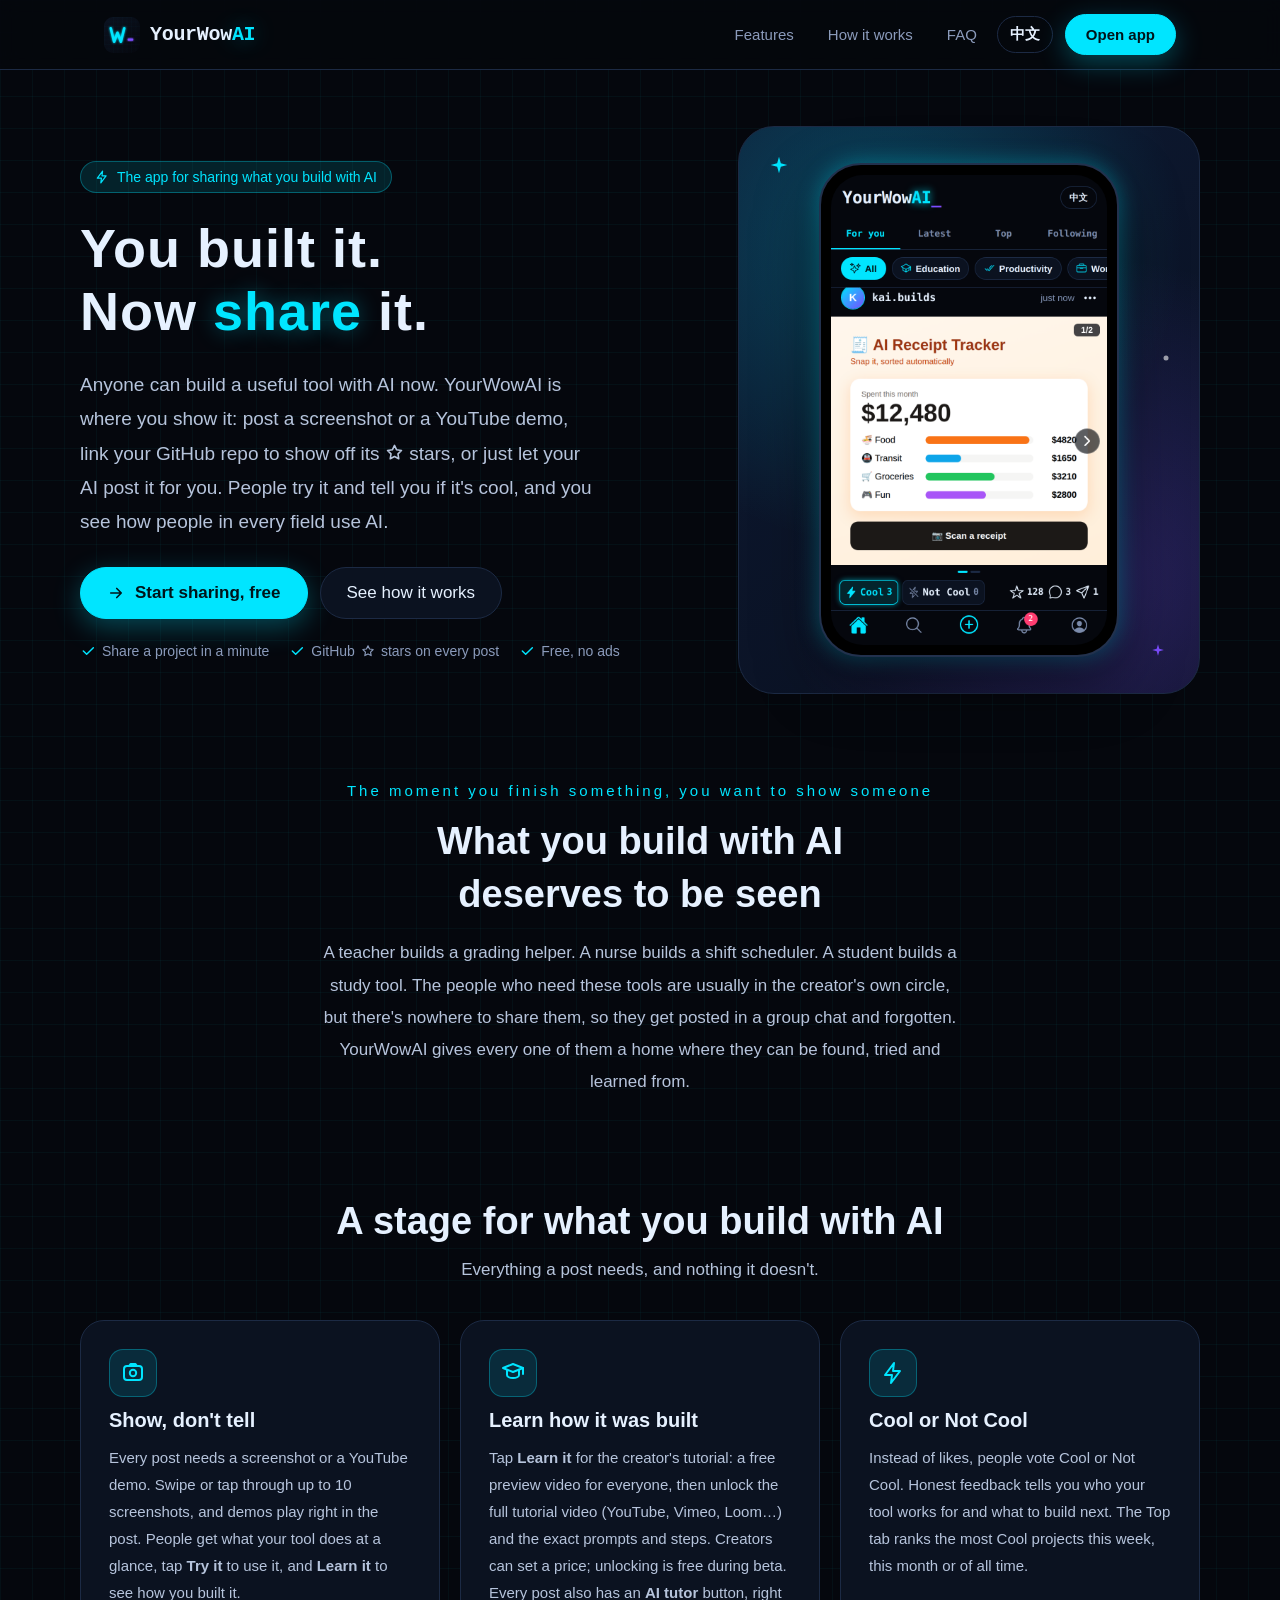
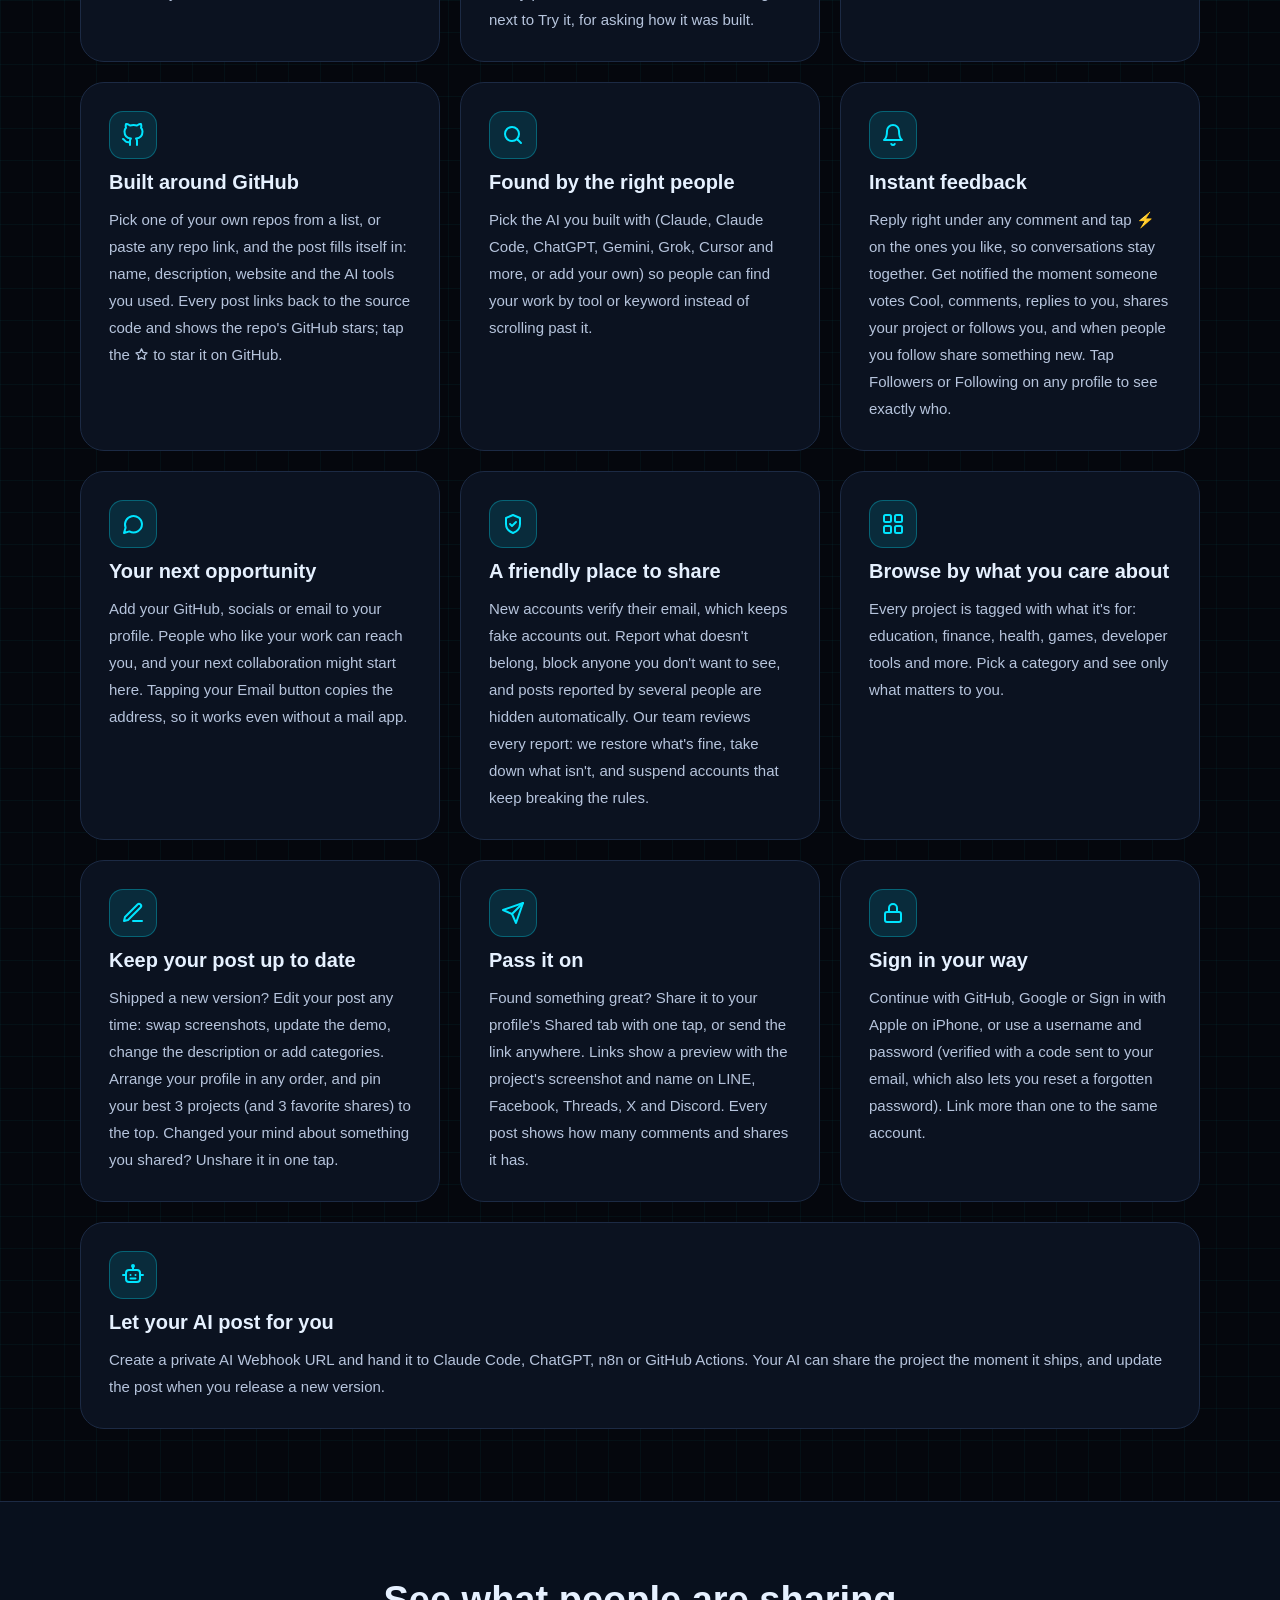
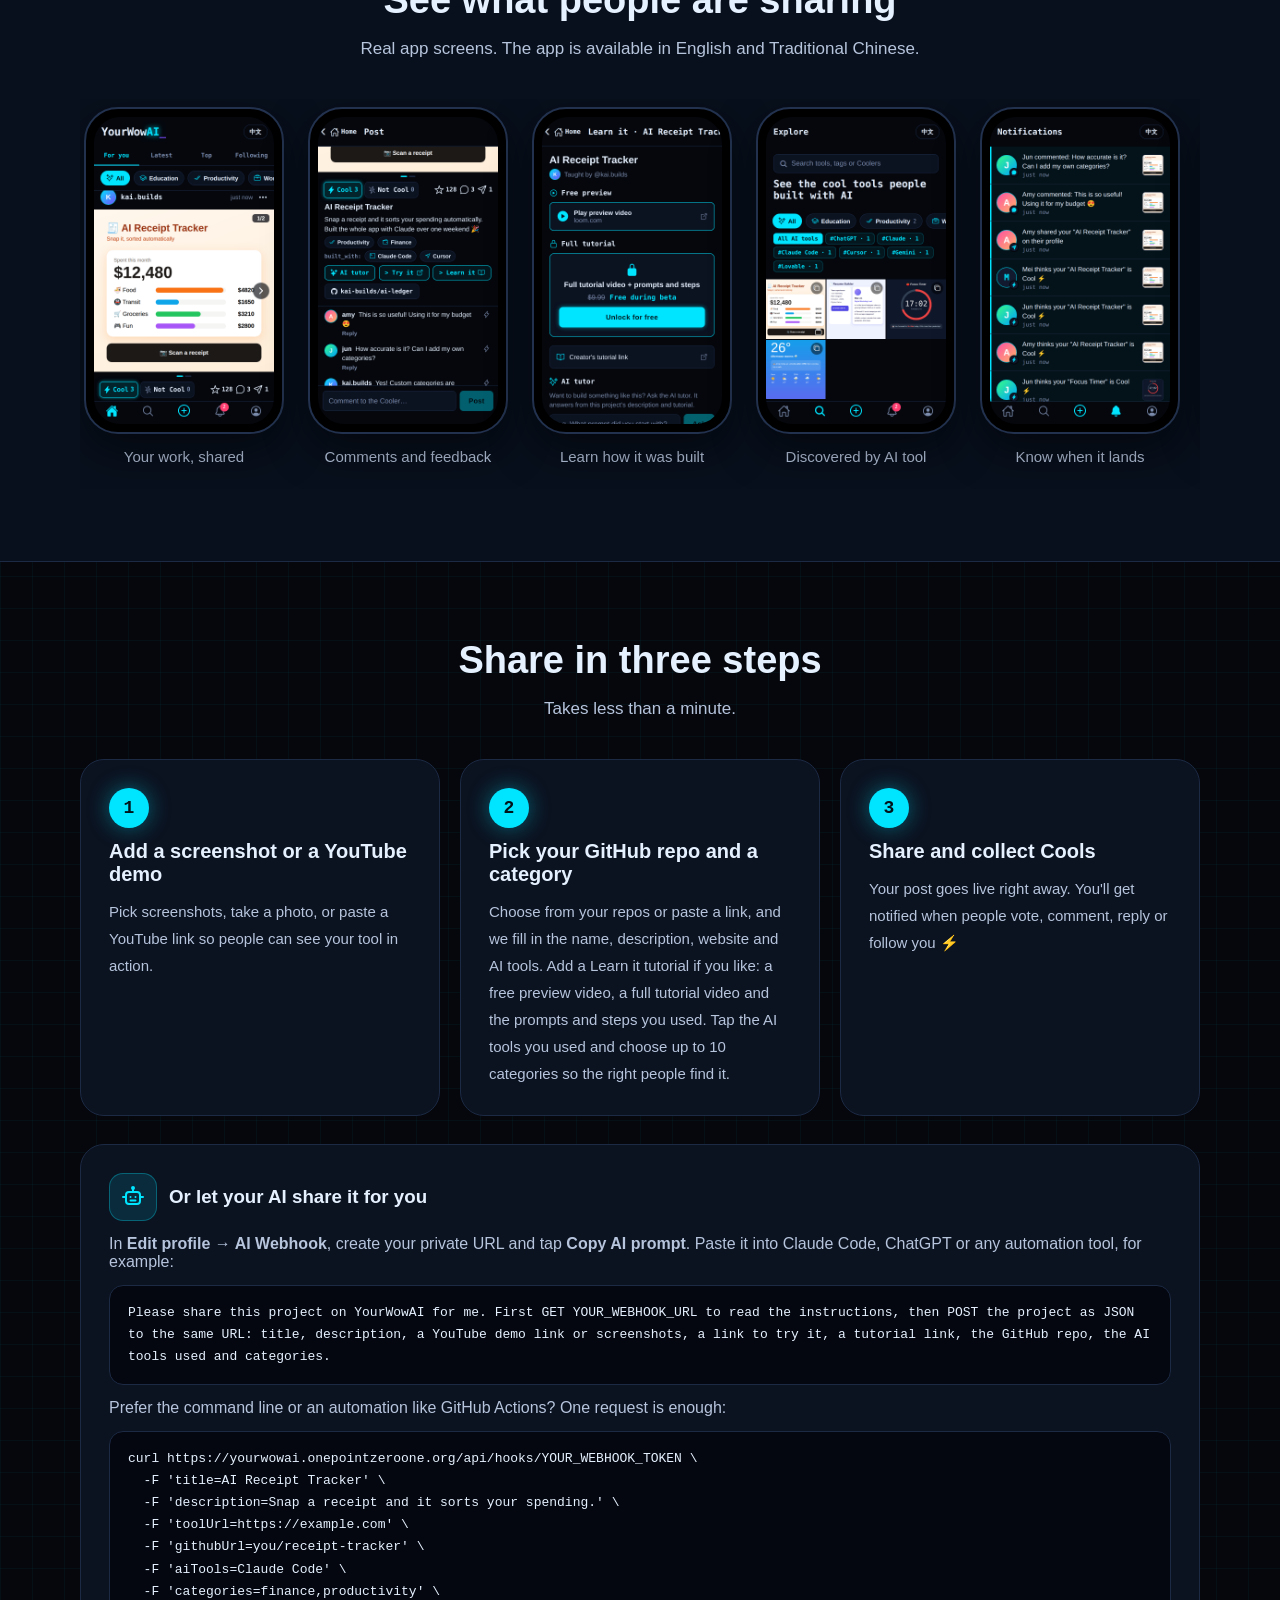
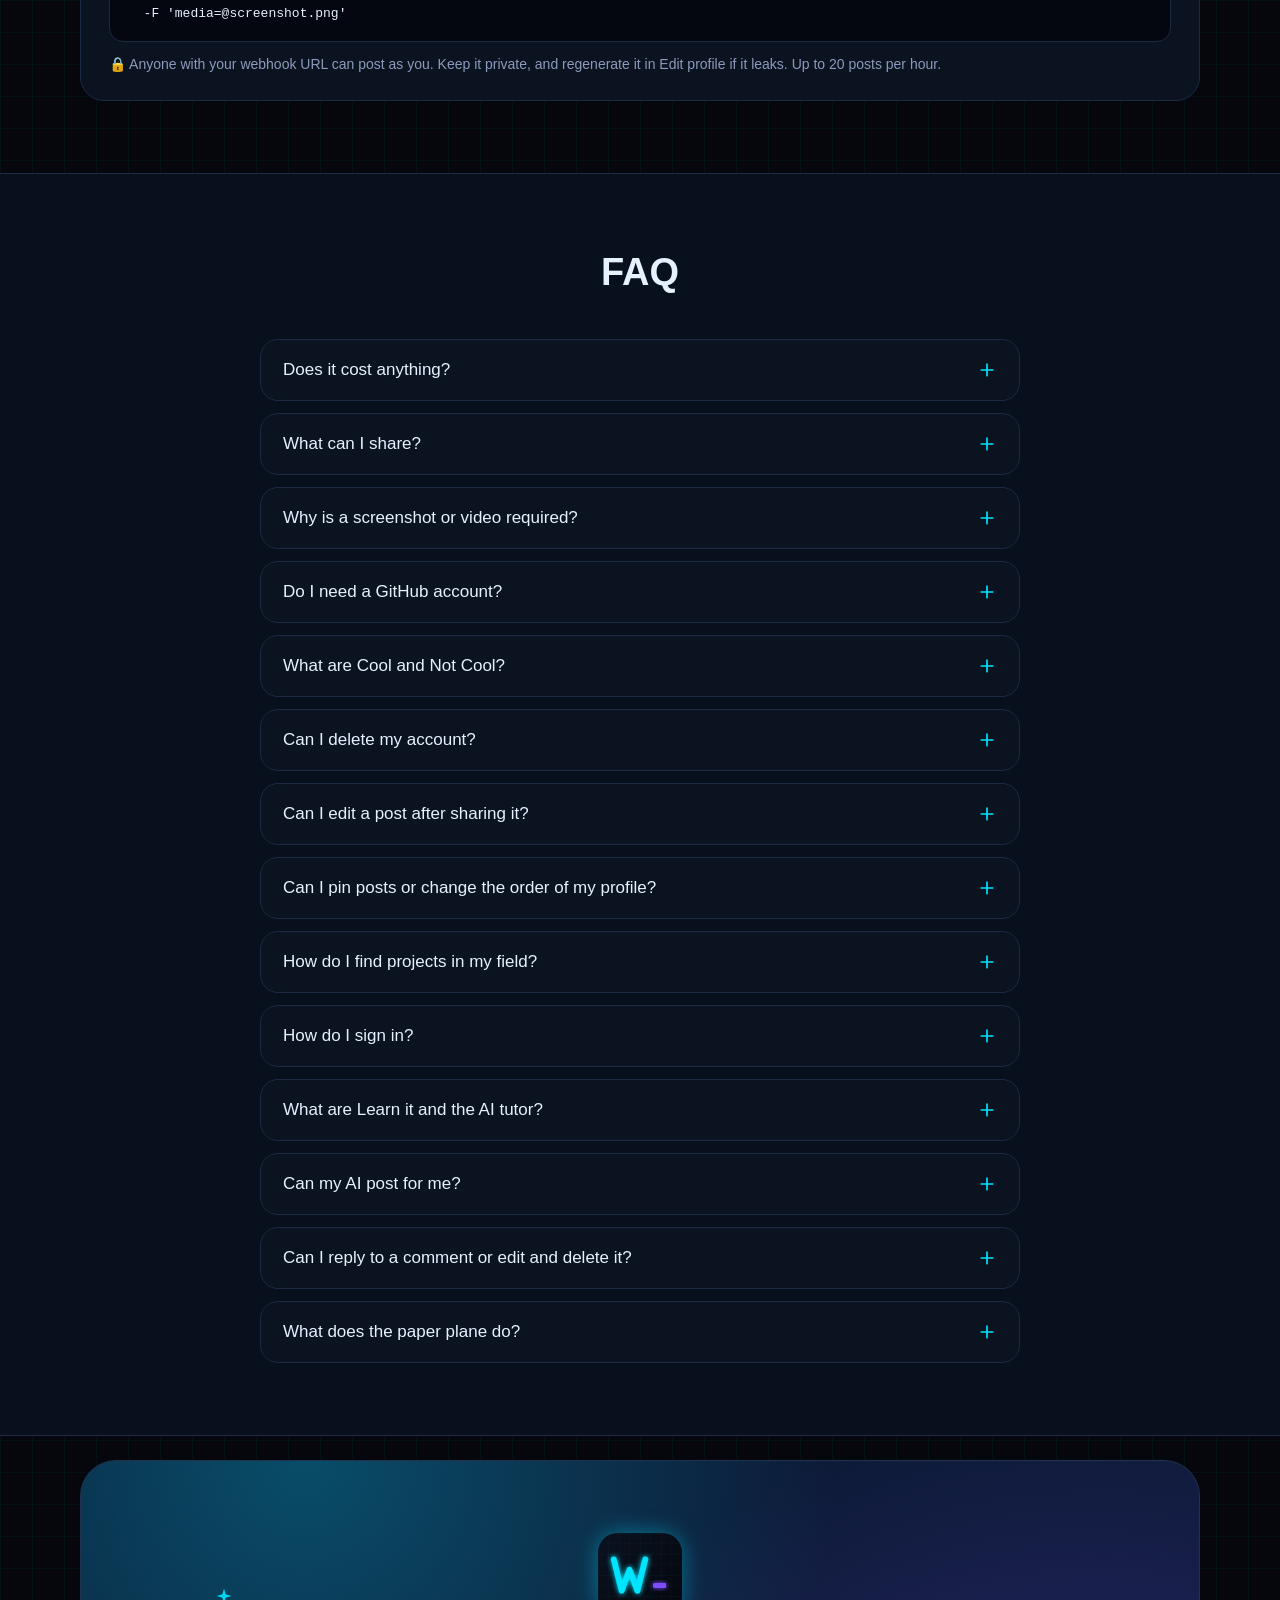
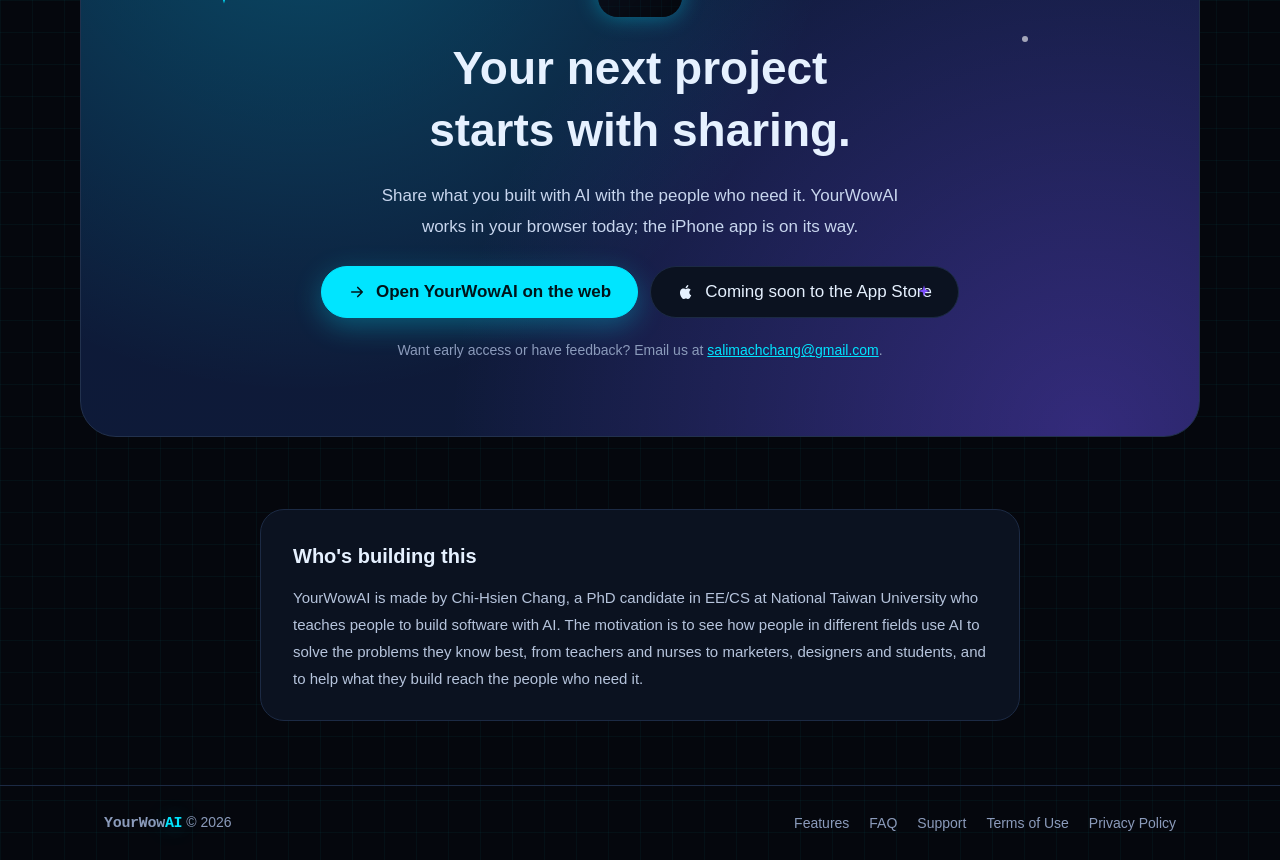
==== index.html @ f6b125cd "Site: refresh screenshots with AI tutor and add Learn it page Co-Authored-By: Claude Opus 5.5 <norep" ====
<!doctype html>
<html lang="en">
<head>
<meta charset="utf-8">
<meta name="viewport" content="width=device-width, initial-scale=1">
<title>YourWowAI | Share the tools you build with AI</title>
<meta name="description" content="YourWowAI is where people share the tools they build with AI. Post a screenshot or a YouTube demo, link your GitHub repo, and get honest Cool / Not Cool feedback.">
<meta property="og:title" content="YourWowAI | Share the tools you build with AI">
<meta property="og:description" content="Post a screenshot or a YouTube demo, link your GitHub repo, and get honest Cool / Not Cool feedback.">
<meta property="og:type" content="website">
<meta property="og:image" content="assets/apple-touch-icon.png">
<meta name="theme-color" content="#05070d">
<link rel="canonical" href="https://101academyforyou.github.io/YourWowAI/">
<link rel="alternate" hreflang="zh-Hant" href="https://101academyforyou.github.io/YourWowAI/zh/">
<link rel="alternate" hreflang="en" href="https://101academyforyou.github.io/YourWowAI/">
<link rel="icon" href="assets/icon.svg" type="image/svg+xml">
<link rel="apple-touch-icon" href="assets/apple-touch-icon.png">
<link rel="stylesheet" href="style.css?v=20261027">
</head>
<body>
<div class="page">

<header class="site-header">
  <nav class="site-nav" aria-label="Main">
    <a class="brand" href="#top"><img src="assets/icon.svg" alt="" width="36" height="36"><span class="brand-name">YourWow<b>AI</b></span></a>
    <div class="nav-actions">
      <a class="nav-link" href="#features">Features</a>
      <a class="nav-link" href="#how">How it works</a>
      <a class="nav-link" href="#faq">FAQ</a>
      <a class="nav-link lang-link" href="zh/" hreflang="zh-Hant" lang="zh-Hant">中文</a>
      <a class="btn btn-primary btn-sm" href="https://yourwowai.onepointzeroone.org/?lang=en">Open app</a>
    </div>
  </nav>
</header>

<section id="top" class="hero">
  <div class="container">
    <div class="hero-copy">
      <div class="pill">
        <svg width="14" height="14" viewBox="0 0 24 24" fill="none" stroke="currentColor" stroke-width="2" stroke-linecap="round" stroke-linejoin="round" aria-hidden="true"><path d="M13 2 4 14h7l-1 8 9-12h-7z"></path></svg>
        The app for sharing what you build with AI
      </div>
      <h1>You built it.<br>Now <em>share</em> it.</h1>
      <p class="hero-lead">Anyone can build a useful tool with AI now. YourWowAI is where you show it: post a screenshot or a YouTube demo, link your GitHub repo to show off its <svg class="inline-star" width="1em" height="1em" style="width:1em;height:1em;vertical-align:-0.14em;flex:none" viewBox="0 0 24 24" fill="none" stroke="currentColor" stroke-width="2" stroke-linejoin="round" aria-hidden="true"><path d="M12 3l2.7 5.6 6.1.9-4.4 4.3 1 6.1L12 17l-5.4 2.9 1-6.1-4.4-4.3 6.1-.9z"></path></svg> stars, or just let your AI post it for you. People try it and tell you if it's cool, and you see how people in every field use AI.</p>
      <div class="cta-row">
        <a class="btn btn-primary" href="https://yourwowai.onepointzeroone.org/?lang=en">
          <svg width="18" height="18" viewBox="0 0 24 24" fill="none" stroke="currentColor" stroke-width="2.2" stroke-linecap="round" stroke-linejoin="round" aria-hidden="true"><path d="M5 12h14M13 6l6 6-6 6"></path></svg>
          Start sharing, free
        </a>
        <a class="btn" href="#how">See how it works</a>
      </div>
      <div class="checks">
        <span><svg width="16" height="16" viewBox="0 0 24 24" fill="none" stroke="#00e5ff" stroke-width="2.2" stroke-linecap="round" stroke-linejoin="round" aria-hidden="true"><path d="M5 12l5 5L20 7"></path></svg>Share a project in a minute</span>
        <span><svg width="16" height="16" viewBox="0 0 24 24" fill="none" stroke="#00e5ff" stroke-width="2.2" stroke-linecap="round" stroke-linejoin="round" aria-hidden="true"><path d="M5 12l5 5L20 7"></path></svg><span>GitHub <svg class="inline-star" width="1em" height="1em" style="width:1em;height:1em;vertical-align:-0.14em;flex:none" viewBox="0 0 24 24" fill="none" stroke="currentColor" stroke-width="2" stroke-linejoin="round" aria-hidden="true"><path d="M12 3l2.7 5.6 6.1.9-4.4 4.3 1 6.1L12 17l-5.4 2.9 1-6.1-4.4-4.3 6.1-.9z"></path></svg> stars on every post</span></span>
        <span><svg width="16" height="16" viewBox="0 0 24 24" fill="none" stroke="#00e5ff" stroke-width="2.2" stroke-linecap="round" stroke-linejoin="round" aria-hidden="true"><path d="M5 12l5 5L20 7"></path></svg>Free, no ads</span>
      </div>
      <p class="live-stats is-loading" data-live-stats><span class="live-dot" aria-hidden="true"></span><span><b data-stat="users">0</b> <span data-plural="users" data-one="AI creator has joined" data-other="AI creators have joined">AI creators have joined</span> · <b data-stat="posts">0</b> <span data-plural="posts" data-one="project shared" data-other="projects shared">projects shared</span></span></p>
    </div>

    <div class="hero-visual">
      <svg class="sparkle" width="20" height="20" viewBox="0 0 24 24" aria-hidden="true" style="top: 28px; left: 30px;"><path d="M12 2l2.2 7.8L22 12l-7.8 2.2L12 22l-2.2-7.8L2 12l7.8-2.2z" fill="#00e5ff"></path></svg>
      <svg class="sparkle" width="14" height="14" viewBox="0 0 24 24" aria-hidden="true" style="bottom: 36px; right: 34px;"><path d="M12 2l2.2 7.8L22 12l-7.8 2.2L12 22l-2.2-7.8L2 12l7.8-2.2z" fill="#7c4dff"></path></svg>
      <svg class="sparkle" width="10" height="10" viewBox="0 0 24 24" aria-hidden="true" style="top: 40%; right: 28px;"><circle cx="12" cy="12" r="6" fill="#ffffff" opacity="0.6"></circle></svg>
      <div class="phone">
        <img src="assets/screens/en/feed.png?v=20261030" width="780" height="1328" alt="YourWowAI feed: an AI receipt tracker shared by a user, with Cool and Not Cool buttons">
      </div>
    </div>
  </div>
</section>

<section class="empathy">
  <div class="container">
    <p class="eyebrow">The moment you finish something, you want to show someone</p>
    <h2>What you build with AI<br>deserves to be seen</h2>
    <p class="body">A teacher builds a grading helper. A nurse builds a shift scheduler. A student builds a study tool. The people who need these tools are usually in the creator's own circle, but there's nowhere to share them, so they get posted in a group chat and forgotten. YourWowAI gives every one of them a home where they can be found, tried and learned from.</p>
  </div>
</section>

<section id="features" class="section">
  <div class="container">
    <div class="section-head">
      <h2>A stage for what you build with AI</h2>
      <p>Everything a post needs, and nothing it doesn't.</p>
    </div>
    <div class="grid">
      <div class="card">
        <div class="icon-box"><svg width="24" height="24" viewBox="0 0 24 24" fill="none" stroke="#00e5ff" stroke-width="2" stroke-linecap="round" stroke-linejoin="round" aria-hidden="true"><rect x="3" y="5" width="18" height="14" rx="3"></rect><circle cx="12" cy="12" r="3.2"></circle><path d="M8 5l1.5-2h5L16 5"></path></svg></div>
        <h3>Show, don't tell</h3>
        <p>Every post needs a screenshot or a YouTube demo. Swipe or tap through up to 10 screenshots, and demos play right in the post. People get what your tool does at a glance, tap <strong>Try it</strong> to use it, and <strong>Learn it</strong> to see how you built it.</p>
      </div>
      <div class="card">
        <div class="icon-box"><svg width="24" height="24" viewBox="0 0 24 24" fill="none" stroke="#00e5ff" stroke-width="2" stroke-linecap="round" stroke-linejoin="round" aria-hidden="true"><path d="M2 7l10-4 10 4-10 4z"></path><path d="M6 9v5c0 1.7 2.7 3 6 3s6-1.3 6-3V9"></path><path d="M22 7v6"></path></svg></div>
        <h3>Learn how it was built</h3>
        <p>Tap <strong>Learn it</strong> for the creator's tutorial: a free preview video for everyone, then unlock the full tutorial video (YouTube, Vimeo, Loom…) and the exact prompts and steps. Creators can set a price; unlocking is free during beta. Every post also has an <strong>AI tutor</strong> button, right next to Try it, for asking how it was built.</p>
      </div>
      <div class="card">
        <div class="icon-box"><svg width="24" height="24" viewBox="0 0 24 24" fill="none" stroke="#00e5ff" stroke-width="2" stroke-linecap="round" stroke-linejoin="round" aria-hidden="true"><path d="M13 2 4 14h7l-1 8 9-12h-7z"></path></svg></div>
        <h3>Cool or Not Cool</h3>
        <p>Instead of likes, people vote Cool or Not Cool. Honest feedback tells you who your tool works for and what to build next. The Top tab ranks the most Cool projects this week, this month or of all time.</p>
      </div>
      <div class="card">
        <div class="icon-box"><svg width="24" height="24" viewBox="0 0 24 24" fill="none" stroke="#00e5ff" stroke-width="2" stroke-linecap="round" stroke-linejoin="round" aria-hidden="true"><path d="M9 19c-5 1.5-5-2.5-7-3m14 6v-3.87a3.37 3.37 0 0 0-.94-2.61c3.14-.35 6.44-1.54 6.44-7A5.44 5.44 0 0 0 20 4.77 5.07 5.07 0 0 0 19.91 1S18.73.65 16 2.48a13.38 13.38 0 0 0-7 0C6.27.65 5.09 1 5.09 1A5.07 5.07 0 0 0 5 4.77a5.44 5.44 0 0 0-1.5 3.78c0 5.42 3.3 6.61 6.44 7A3.37 3.37 0 0 0 9 18.13V22"></path></svg></div>
        <h3>Built around GitHub</h3>
        <p>Pick one of your own repos from a list, or paste any repo link, and the post fills itself in: name, description, website and the AI tools you used. Every post links back to the source code and shows the repo's GitHub stars; tap the <svg class="inline-star" width="1em" height="1em" style="width:1em;height:1em;vertical-align:-0.14em;flex:none" viewBox="0 0 24 24" fill="none" stroke="currentColor" stroke-width="2" stroke-linejoin="round" aria-hidden="true"><path d="M12 3l2.7 5.6 6.1.9-4.4 4.3 1 6.1L12 17l-5.4 2.9 1-6.1-4.4-4.3 6.1-.9z"></path></svg> to star it on GitHub.</p>
      </div>
      <div class="card">
        <div class="icon-box"><svg width="24" height="24" viewBox="0 0 24 24" fill="none" stroke="#00e5ff" stroke-width="2" stroke-linecap="round" aria-hidden="true"><circle cx="11" cy="11" r="7"></circle><path d="M20 20l-3.5-3.5"></path></svg></div>
        <h3>Found by the right people</h3>
        <p>Pick the AI you built with (Claude, Claude Code, ChatGPT, Gemini, Grok, Cursor and more, or add your own) so people can find your work by tool or keyword instead of scrolling past it.</p>
      </div>
      <div class="card">
        <div class="icon-box"><svg width="24" height="24" viewBox="0 0 24 24" fill="none" stroke="#00e5ff" stroke-width="2" stroke-linecap="round" stroke-linejoin="round" aria-hidden="true"><path d="M6 8a6 6 0 0 1 12 0c0 7 3 9 3 9H3s3-2 3-9"></path><path d="M10.3 21a1.94 1.94 0 0 0 3.4 0"></path></svg></div>
        <h3>Instant feedback</h3>
        <p>Reply right under any comment and tap ⚡ on the ones you like, so conversations stay together. Get notified the moment someone votes Cool, comments, replies to you, shares your project or follows you, and when people you follow share something new. Tap Followers or Following on any profile to see exactly who.</p>
      </div>
      <div class="card">
        <div class="icon-box"><svg width="24" height="24" viewBox="0 0 24 24" fill="none" stroke="#00e5ff" stroke-width="2" stroke-linecap="round" stroke-linejoin="round" aria-hidden="true"><path d="M21 12a8.5 8.5 0 0 1-12.6 7.4L3 21l1.6-5.4A8.5 8.5 0 1 1 21 12z"></path></svg></div>
        <h3>Your next opportunity</h3>
        <p>Add your GitHub, socials or email to your profile. People who like your work can reach you, and your next collaboration might start here. Tapping your Email button copies the address, so it works even without a mail app.</p>
      </div>
      <div class="card">
        <div class="icon-box"><svg width="24" height="24" viewBox="0 0 24 24" fill="none" stroke="#00e5ff" stroke-width="2" stroke-linecap="round" stroke-linejoin="round" aria-hidden="true"><path d="M12 3l7 3v6c0 4.5-3 7.5-7 9-4-1.5-7-4.5-7-9V6z"></path><path d="M9 12l2 2 4-4"></path></svg></div>
        <h3>A friendly place to share</h3>
        <p>New accounts verify their email, which keeps fake accounts out. Report what doesn't belong, block anyone you don't want to see, and posts reported by several people are hidden automatically. Our team reviews every report: we restore what's fine, take down what isn't, and suspend accounts that keep breaking the rules.</p>
      </div>
      <div class="card">
        <div class="icon-box"><svg width="24" height="24" viewBox="0 0 24 24" fill="none" stroke="#00e5ff" stroke-width="2" stroke-linecap="round" stroke-linejoin="round" aria-hidden="true"><rect x="3" y="3" width="7" height="7" rx="1.5"></rect><rect x="14" y="3" width="7" height="7" rx="1.5"></rect><rect x="3" y="14" width="7" height="7" rx="1.5"></rect><rect x="14" y="14" width="7" height="7" rx="1.5"></rect></svg></div>
        <h3>Browse by what you care about</h3>
        <p>Every project is tagged with what it's for: education, finance, health, games, developer tools and more. Pick a category and see only what matters to you.</p>
      </div>
      <div class="card">
        <div class="icon-box"><svg width="24" height="24" viewBox="0 0 24 24" fill="none" stroke="#00e5ff" stroke-width="2" stroke-linecap="round" stroke-linejoin="round" aria-hidden="true"><path d="M12 20h9"></path><path d="M16.5 3.5a2.1 2.1 0 0 1 3 3L7 19l-4 1 1-4z"></path></svg></div>
        <h3>Keep your post up to date</h3>
        <p>Shipped a new version? Edit your post any time: swap screenshots, update the demo, change the description or add categories. Arrange your profile in any order, and pin your best 3 projects (and 3 favorite shares) to the top. Changed your mind about something you shared? Unshare it in one tap.</p>
      </div>
      <div class="card">
        <div class="icon-box"><svg width="24" height="24" viewBox="0 0 24 24" fill="none" stroke="#00e5ff" stroke-width="2" stroke-linecap="round" stroke-linejoin="round" aria-hidden="true"><path d="M22 2 11 13"></path><path d="M22 2 15 22l-4-9-9-4z"></path></svg></div>
        <h3>Pass it on</h3>
        <p>Found something great? Share it to your profile's Shared tab with one tap, or send the link anywhere. Links show a preview with the project's screenshot and name on LINE, Facebook, Threads, X and Discord. Every post shows how many comments and shares it has.</p>
      </div>
      <div class="card">
        <div class="icon-box"><svg width="24" height="24" viewBox="0 0 24 24" fill="none" stroke="#00e5ff" stroke-width="2" stroke-linecap="round" stroke-linejoin="round" aria-hidden="true"><rect x="4" y="11" width="16" height="10" rx="2"></rect><path d="M8 11V7a4 4 0 0 1 8 0v4"></path></svg></div>
        <h3>Sign in your way</h3>
        <p>Continue with GitHub, Google or Sign in with Apple on iPhone, or use a username and password (verified with a code sent to your email, which also lets you reset a forgotten password). Link more than one to the same account.</p>
      </div>
      <div class="card">
        <div class="icon-box"><svg width="24" height="24" viewBox="0 0 24 24" fill="none" stroke="#00e5ff" stroke-width="2" stroke-linecap="round" stroke-linejoin="round" aria-hidden="true"><rect x="5" y="7" width="14" height="12" rx="3"></rect><path d="M12 3v4"></path><circle cx="12" cy="3" r="1"></circle><path d="M9.5 12h.01M14.5 12h.01"></path><path d="M9.5 15.5h5"></path><path d="M2 12h3M19 12h3"></path></svg></div>
        <h3>Let your AI post for you</h3>
        <p>Create a private AI Webhook URL and hand it to Claude Code, ChatGPT, n8n or GitHub Actions. Your AI can share the project the moment it ships, and update the post when you release a new version.</p>
      </div>
    </div>
  </div>
</section>

<section class="section-alt" aria-labelledby="screens-title">
  <div class="container">
    <div class="section-head">
      <h2 id="screens-title">See what people are sharing</h2>
      <p>Real app screens. The app is available in English and Traditional Chinese.</p>
    </div>
    <div class="gallery" tabindex="0" aria-label="App screenshots, scroll sideways">
      <figure><div class="phone"><img src="assets/screens/en/feed.png?v=20261030" width="780" height="1328" loading="lazy" alt="Feed with Cool and Not Cool buttons"></div><figcaption>Your work, shared</figcaption></figure>
      <figure><div class="phone"><img src="assets/screens/en/post.png?v=20261030" width="780" height="1328" loading="lazy" alt="Post page with AI tool tags, AI tutor, Try it and Learn it buttons, GitHub stars and comments"></div><figcaption>Comments and feedback</figcaption></figure>
      <figure><div class="phone"><img src="assets/screens/en/learn.png?v=20261030" width="780" height="1328" loading="lazy" alt="Learn it page with a free preview video, a locked full tutorial that is free during beta, and the AI tutor"></div><figcaption>Learn how it was built</figcaption></figure>
      <figure><div class="phone"><img src="assets/screens/en/explore.png?v=20261030" width="780" height="1328" loading="lazy" alt="Explore page with search, categories, AI tool tags and a grid of projects"></div><figcaption>Discovered by AI tool</figcaption></figure>
      <figure><div class="phone"><img src="assets/screens/en/notifications.png?v=20261030" width="780" height="1328" loading="lazy" alt="Notifications for comments, Cool votes and follows"></div><figcaption>Know when it lands</figcaption></figure>
      <figure><div class="phone"><img src="assets/screens/en/profile.png?v=20261030" width="780" height="1328" loading="lazy" alt="Profile with avatar, bio and contact buttons"></div><figcaption>Your portfolio</figcaption></figure>
    </div>
  </div>
</section>

<section id="how" class="section" style="padding-top: 72px;">
  <div class="container">
    <div class="section-head">
      <h2>Share in three steps</h2>
      <p>Takes less than a minute.</p>
    </div>
    <div class="grid">
      <div class="card step">
        <span class="step-num">1</span>
        <h3>Add a screenshot or a YouTube demo</h3>
        <p>Pick screenshots, take a photo, or paste a YouTube link so people can see your tool in action.</p>
      </div>
      <div class="card step">
        <span class="step-num">2</span>
        <h3>Pick your GitHub repo and a category</h3>
        <p>Choose from your repos or paste a link, and we fill in the name, description, website and AI tools. Add a Learn it tutorial if you like: a free preview video, a full tutorial video and the prompts and steps you used. Tap the AI tools you used and choose up to 10 categories so the right people find it.</p>
      </div>
      <div class="card step">
        <span class="step-num">3</span>
        <h3>Share and collect Cools</h3>
        <p>Your post goes live right away. You'll get notified when people vote, comment, reply or follow you ⚡</p>
      </div>
    </div>

    <div class="ai-hook">
      <div class="ai-hook-head">
        <span class="icon-box" aria-hidden="true"><svg width="24" height="24" viewBox="0 0 24 24" fill="none" stroke="#00e5ff" stroke-width="2" stroke-linecap="round" stroke-linejoin="round"><rect x="5" y="7" width="14" height="12" rx="3"></rect><path d="M12 3v4"></path><circle cx="12" cy="3" r="1"></circle><path d="M9.5 12h.01M14.5 12h.01"></path><path d="M9.5 15.5h5"></path><path d="M2 12h3M19 12h3"></path></svg></span>
        <h3>Or let your AI share it for you</h3>
      </div>
      <p>In <strong>Edit profile → AI Webhook</strong>, create your private URL and tap <strong>Copy AI prompt</strong>. Paste it into Claude Code, ChatGPT or any automation tool, for example:</p>
      <pre class="code-block"><code>Please share this project on YourWowAI for me. First GET YOUR_WEBHOOK_URL to read the instructions, then POST the project as JSON to the same URL: title, description, a YouTube demo link or screenshots, a link to try it, a tutorial link, the GitHub repo, the AI tools used and categories.</code></pre>
      <p>Prefer the command line or an automation like GitHub Actions? One request is enough:</p>
      <pre class="code-block code-scroll"><code>curl https://yourwowai.onepointzeroone.org/api/hooks/YOUR_WEBHOOK_TOKEN \
  -F 'title=AI Receipt Tracker' \
  -F 'description=Snap a receipt and it sorts your spending.' \
  -F 'toolUrl=https://example.com' \
  -F 'githubUrl=you/receipt-tracker' \
  -F 'aiTools=Claude Code' \
  -F 'categories=finance,productivity' \
  -F 'media=@screenshot.png'</code></pre>
      <p class="ai-hook-note">🔒 Anyone with your webhook URL can post as you. Keep it private, and regenerate it in Edit profile if it leaks. Up to 20 posts per hour.</p>
    </div>
  </div>
</section>

<section id="faq" class="section-alt">
  <div class="container">
    <div class="section-head"><h2>FAQ</h2></div>
    <div class="faq">
      <details>
        <summary>Does it cost anything?<svg class="faq-plus" width="20" height="20" viewBox="0 0 24 24" fill="none" stroke="#00e5ff" stroke-width="2" stroke-linecap="round" aria-hidden="true"><path d="M12 5v14M5 12h14"></path></svg></summary>
        <p>No. Sharing is free and there are no ads. Creators can set a price for their full Learn it tutorial, but unlocking is free during beta.</p>
      </details>
      <details>
        <summary>What can I share?<svg class="faq-plus" width="20" height="20" viewBox="0 0 24 24" fill="none" stroke="#00e5ff" stroke-width="2" stroke-linecap="round" aria-hidden="true"><path d="M12 5v14M5 12h14"></path></svg></summary>
        <p>Anything you built with help from AI: websites, apps, browser extensions, automations, small games. If you can show it, you can share it.</p>
      </details>
      <details>
        <summary>Why is a screenshot or video required?<svg class="faq-plus" width="20" height="20" viewBox="0 0 24 24" fill="none" stroke="#00e5ff" stroke-width="2" stroke-linecap="round" aria-hidden="true"><path d="M12 5v14M5 12h14"></path></svg></summary>
        <p>So the feed is made of real, working things. Seeing the tool is the fastest way to understand it. Screenshots can be JPG, PNG, GIF or WebP; for videos, upload to YouTube (public or unlisted) and paste the link.</p>
      </details>
      <details>
        <summary>Do I need a GitHub account?<svg class="faq-plus" width="20" height="20" viewBox="0 0 24 24" fill="none" stroke="#00e5ff" stroke-width="2" stroke-linecap="round" aria-hidden="true"><path d="M12 5v14M5 12h14"></path></svg></summary>
        <p>No. GitHub is optional. If your project is in a public repo, it saves you typing and adds a link to the source code. Sign in with GitHub (or connect it in Edit profile) and your public repos are listed for you to pick from.</p>
      </details>
      <details>
        <summary>What are Cool and Not Cool?<svg class="faq-plus" width="20" height="20" viewBox="0 0 24 24" fill="none" stroke="#00e5ff" stroke-width="2" stroke-linecap="round" aria-hidden="true"><path d="M12 5v14M5 12h14"></path></svg></summary>
        <p>Our replacement for likes. Everyone gets one vote per post and can change it. Only totals are shown, so nobody sees who voted Not Cool.</p>
      </details>
      <details>
        <summary>Can I delete my account?<svg class="faq-plus" width="20" height="20" viewBox="0 0 24 24" fill="none" stroke="#00e5ff" stroke-width="2" stroke-linecap="round" aria-hidden="true"><path d="M12 5v14M5 12h14"></path></svg></summary>
        <p>Yes, any time, inside the app. Your posts, comments and all your data are deleted immediately.</p>
      </details>
      <details>
        <summary>Can I edit a post after sharing it?<svg class="faq-plus" width="20" height="20" viewBox="0 0 24 24" fill="none" stroke="#00e5ff" stroke-width="2" stroke-linecap="round" aria-hidden="true"><path d="M12 5v14M5 12h14"></path></svg></summary>
        <p>Yes. Tap "⋯" on your post and choose Edit post. You can change the text, links, YouTube demo, categories and screenshots.</p>
      </details>
      <details>
        <summary>Can I pin posts or change the order of my profile?<svg class="faq-plus" width="20" height="20" viewBox="0 0 24 24" fill="none" stroke="#00e5ff" stroke-width="2" stroke-linecap="round" aria-hidden="true"><path d="M12 5v14M5 12h14"></path></svg></summary>
        <p>Yes. On your profile, tap <strong>Arrange</strong>: use the arrows to move projects up, down, left or right, tap the pin to pin up to 3 to the top (on both your Projects and Shared tabs, counted separately), and tap the copy button to copy a post's link (every grid tile has one, even outside Arrange). On your Shared tab, tap ✕ to unshare a project; the original post isn't affected. Your Projects and Shared tabs each keep their own order. You can also pin from "⋯" → Pin to profile on any of your posts.</p>
      </details>
      <details>
        <summary>How do I find projects in my field?<svg class="faq-plus" width="20" height="20" viewBox="0 0 24 24" fill="none" stroke="#00e5ff" stroke-width="2" stroke-linecap="round" aria-hidden="true"><path d="M12 5v14M5 12h14"></path></svg></summary>
        <p>Use the category row on Home or Explore, for example Education, Finance or Games. Tap a category on any post to see similar projects.</p>
      </details>
      <details>
        <summary>How do I sign in?<svg class="faq-plus" width="20" height="20" viewBox="0 0 24 24" fill="none" stroke="#00e5ff" stroke-width="2" stroke-linecap="round" aria-hidden="true"><path d="M12 5v14M5 12h14"></path></svg></summary>
        <p>Continue with GitHub or Google on the web and in the app, or Sign in with Apple on iPhone. You can also create a username and password. Already have an account? Link GitHub or Google in Edit profile → Sign-in methods.</p>
      </details>
      <details>
        <summary>What are Learn it and the AI tutor?<svg class="faq-plus" width="20" height="20" viewBox="0 0 24 24" fill="none" stroke="#00e5ff" stroke-width="2" stroke-linecap="round" aria-hidden="true"><path d="M12 5v14M5 12h14"></path></svg></summary>
        <p><strong>Learn it</strong> shows how a project was built. When you share, you can add a free preview video, a full tutorial video (any link: YouTube, Vimeo, Loom, Google Drive…) and the prompts and steps you used, plus a price to unlock the full tutorial. During beta, unlocking is free, and you can see how many people unlocked it. The <strong>AI tutor</strong> button on every post lets people ask how it was built. It's coming soon: we save the questions now so creators can see what people want to learn.</p>
      </details>
      <details>
        <summary>Can my AI post for me?<svg class="faq-plus" width="20" height="20" viewBox="0 0 24 24" fill="none" stroke="#00e5ff" stroke-width="2" stroke-linecap="round" aria-hidden="true"><path d="M12 5v14M5 12h14"></path></svg></summary>
        <p>Yes. In Edit profile → AI Webhook, create a private URL and tap "Copy AI prompt". Paste it into Claude Code, ChatGPT or any automation tool; it reads the instructions at the URL and shares or updates your posts. Anyone with the URL can post as you, so keep it private. You can regenerate or turn it off any time, and each account can post up to 20 times an hour.</p>
      </details>
      <details>
        <summary>Can I reply to a comment or edit and delete it?<svg class="faq-plus" width="20" height="20" viewBox="0 0 24 24" fill="none" stroke="#00e5ff" stroke-width="2" stroke-linecap="round" aria-hidden="true"><path d="M12 5v14M5 12h14"></path></svg></summary>
        <p>Yes. Tap "Reply" under any comment to answer it in the same thread, and ⚡ to give it a Cool. Tap "⋯" next to your comment to edit or delete it. Edited comments are marked as edited. You can also delete comments on your own posts.</p>
      </details>
      <details>
        <summary>What does the paper plane do?<svg class="faq-plus" width="20" height="20" viewBox="0 0 24 24" fill="none" stroke="#00e5ff" stroke-width="2" stroke-linecap="round" aria-hidden="true"><path d="M12 5v14M5 12h14"></path></svg></summary>
        <p>Choose "Share to my YourWowAI" to add the project to the Shared tab on your profile (the author gets notified), or "Share link" to send it anywhere else.</p>
      </details>
    </div>
  </div>
</section>

<section id="install" class="install">
  <div class="install-box">
    <svg class="sparkle" width="18" height="18" viewBox="0 0 24 24" aria-hidden="true" style="top: 22%; left: 12%;"><path d="M12 2l2.2 7.8L22 12l-7.8 2.2L12 22l-2.2-7.8L2 12l7.8-2.2z" fill="#00e5ff" opacity="0.9"></path></svg>
    <svg class="sparkle" width="12" height="12" viewBox="0 0 24 24" aria-hidden="true" style="top: 30%; right: 15%;"><circle cx="12" cy="12" r="6" fill="#ffffff" opacity="0.6"></circle></svg>
    <svg class="sparkle" width="14" height="14" viewBox="0 0 24 24" aria-hidden="true" style="bottom: 24%; right: 24%;"><path d="M12 2l2.2 7.8L22 12l-7.8 2.2L12 22l-2.2-7.8L2 12l7.8-2.2z" fill="#7c4dff"></path></svg>
    <img class="app-icon" src="assets/apple-touch-icon.png" alt="YourWowAI app icon" width="84" height="84">
    <h2>Your next project<br>starts with sharing.</h2>
    <p>Share what you built with AI with the people who need it. YourWowAI works in your browser today; the iPhone app is on its way.</p>
    <p class="live-stats live-stats-center is-loading" data-live-stats><span class="live-dot" aria-hidden="true"></span><span><b data-stat="users">0</b> <span data-plural="users" data-one="AI creator has joined" data-other="AI creators have joined">AI creators have joined</span> · <b data-stat="posts">0</b> <span data-plural="posts" data-one="project shared" data-other="projects shared">projects shared</span></span></p>
    <div class="cta-row cta-center">
      <a class="btn btn-primary" href="https://yourwowai.onepointzeroone.org/?lang=en">
        <svg width="18" height="18" viewBox="0 0 24 24" fill="none" stroke="currentColor" stroke-width="2.2" stroke-linecap="round" stroke-linejoin="round" aria-hidden="true"><path d="M5 12h14M13 6l6 6-6 6"></path></svg>
        Open YourWowAI on the web
      </a>
    <!-- After the App Store launch, point this button at the App Store link and remove aria-disabled -->
    <a class="btn" href="#install" aria-disabled="true">
      <svg width="18" height="18" viewBox="0 0 24 24" fill="currentColor" aria-hidden="true"><path d="M16.4 12.6c0-2.3 1.9-3.4 2-3.5-1.1-1.6-2.8-1.8-3.4-1.8-1.4-.1-2.8.9-3.5.9s-1.8-.9-3-.8c-1.5 0-3 .9-3.8 2.3-1.6 2.8-.4 7 1.2 9.3.8 1.1 1.7 2.4 2.9 2.3 1.2 0 1.6-.7 3-.7s1.8.7 3 .7c1.3 0 2.1-1.1 2.8-2.3.9-1.3 1.3-2.6 1.3-2.7 0 0-2.5-1-2.5-3.7zM14.1 5.8c.6-.8 1.1-1.9 1-3-.9 0-2.1.6-2.7 1.4-.6.7-1.1 1.8-1 2.9 1 .1 2.1-.5 2.7-1.3z"></path></svg>
      Coming soon to the App Store
    </a>
    </div>
    <p class="install-note">Want early access or have feedback? Email us at <a href="mailto:salimachchang@gmail.com">salimachchang@gmail.com</a>.</p>
  </div>
</section>

<section id="about" class="about">
  <div class="about-box">
    <h2>Who's building this</h2>
    <p>YourWowAI is made by Chi-Hsien Chang, a PhD candidate in EE/CS at National Taiwan University who teaches people to build software with AI. The motivation is to see how people in different fields use AI to solve the problems they know best, from teachers and nurses to marketers, designers and students, and to help what they build reach the people who need it.</p>
  </div>
</section>

<footer class="site-footer">
  <div class="inner">
    <span><span class="brand-name" style="font-size: 15px;">YourWow<b>AI</b></span> © 2026</span>
    <div class="links">
      <a href="#features">Features</a>
      <a href="#faq">FAQ</a>
      <a href="support.html">Support</a>
      <a href="terms.html">Terms of Use</a>
      <a href="privacy.html">Privacy Policy</a>
    </div>
  </div>
</footer>

</div>
<script src="assets/live-stats.js" defer></script>
</body>
</html>
---- style.css ----
/* YourWowAI 介紹網站：版面參考 WatchLaterHub，配色沿用 App 的科技風 */
:root {
  --bg: #05070d;
  --bg-2: #08101d;
  --surface: #0b1220;
  --surface-2: #111a2e;
  --border: #1c2a44;
  --text: #e6f1ff;
  --body: #b6c4dc;
  --muted: #8b9bbb;
  --accent: #00e5ff;
  --accent-ink: #00141a;
  --accent-soft: color-mix(in srgb, var(--accent) 12%, transparent);
  --accent-2: #7c4dff;
  --notcool: #ff3d71;
  --mono: ui-monospace, SFMono-Regular, Menlo, Consolas, monospace;
  --sans: "Noto Sans TC", -apple-system, BlinkMacSystemFont, "PingFang TC", "Microsoft JhengHei", sans-serif;
  --glow: 0 0 22px color-mix(in srgb, var(--accent) 40%, transparent);
  color-scheme: dark;
}

* { box-sizing: border-box; }
html { scroll-behavior: smooth; }
body {
  margin: 0;
  color: var(--text);
  font-family: var(--sans);
  background:
    linear-gradient(color-mix(in srgb, var(--accent) 4%, transparent) 1px, transparent 1px) 0 0 / 32px 32px,
    linear-gradient(90deg, color-mix(in srgb, var(--accent) 4%, transparent) 1px, transparent 1px) 0 0 / 32px 32px,
    var(--bg);
  -webkit-font-smoothing: antialiased;
}
a { color: var(--accent); }
a:hover { color: #7df2ff; }
img { max-width: 100%; display: block; }
.page { min-height: 100vh; display: flex; flex-direction: column; }
.container { max-width: 1120px; margin: 0 auto; }

/* ---- 導覽列 ---- */
.site-header {
  position: sticky; top: 0; z-index: 5;
  background: color-mix(in srgb, var(--bg) 86%, transparent);
  backdrop-filter: blur(10px);
  border-bottom: 1px solid var(--border);
}
.site-nav { max-width: 1120px; margin: 0 auto; padding: 14px 24px; display: flex; align-items: center; justify-content: space-between; gap: 16px; }
.brand { display: flex; align-items: center; gap: 10px; text-decoration: none; color: var(--text); }
.brand img { width: 36px; height: 36px; border-radius: 9px; }
.brand-name { font: 800 20px var(--mono); letter-spacing: -0.3px; white-space: nowrap; }
.brand-name b { color: var(--accent); text-shadow: var(--glow); font-weight: 800; }
.nav-actions { display: flex; align-items: center; gap: 6px; }
.nav-link { padding: 10px 14px; border-radius: 999px; text-decoration: none; color: var(--muted); font-size: 15px; }
.nav-link:hover { color: var(--text); background: var(--surface); }
.lang-link { color: var(--text); font-weight: 700; border: 1px solid var(--border); padding: 8px 12px; }

/* ---- 按鈕 ---- */
.btn {
  display: inline-flex; align-items: center; gap: 10px;
  padding: 15px 26px; border-radius: 999px;
  font-size: 17px; font-weight: 500; text-decoration: none; white-space: nowrap;
  border: 1px solid var(--border); background: var(--surface); color: var(--text);
}
.btn:hover { color: var(--text); border-color: var(--accent); }
.btn-primary { background: var(--accent); border-color: var(--accent); color: var(--accent-ink); font-weight: 700; box-shadow: 0 8px 28px color-mix(in srgb, var(--accent) 30%, transparent); }
.btn-primary:hover { color: var(--accent-ink); background: #5ff0ff; }
.btn-sm { padding: 11px 20px; font-size: 15px; margin-left: 6px; }
.btn[aria-disabled="true"] { cursor: default; }
.btn svg { flex: none; }

/* ---- 主視覺 ---- */
.hero { padding: 56px 24px 40px; }
.hero .container { display: flex; flex-wrap: wrap; align-items: center; gap: 56px; }
.hero-copy { flex: 1 1 500px; display: flex; flex-direction: column; gap: 24px; }
.pill {
  align-self: flex-start; display: flex; align-items: center; gap: 8px;
  padding: 7px 14px; border-radius: 999px; background: var(--accent-soft);
  color: var(--accent); font-size: 14px; font-weight: 500; border: 1px solid color-mix(in srgb, var(--accent) 30%, transparent);
}
.hero h1 { margin: 0; font-size: clamp(36px, 5vw, 54px); line-height: 1.18; font-weight: 700; letter-spacing: 1px; }
.hero h1 em { font-style: normal; color: var(--accent); text-shadow: var(--glow); }
.hero-lead { margin: 0; max-width: 520px; font-size: 19px; line-height: 1.8; color: var(--body); }
.cta-row { display: flex; flex-wrap: wrap; gap: 12px; margin-top: 4px; }
.checks { display: flex; flex-wrap: wrap; gap: 20px; color: var(--muted); font-size: 14px; }
.checks span { display: flex; align-items: center; gap: 6px; }
[hidden] { display: none !important; }
.live-stats { width: fit-content; max-width: 100%; display: inline-flex; align-items: center; gap: 14px; margin: 28px 0 0; padding: 14px 28px; border-radius: 999px; background: var(--surface); border: 1px solid var(--border); color: var(--muted); font-size: 21px; line-height: 1.4; }
.live-stats b { color: var(--text); font-weight: 800; }
/* 先佔好位置再淡入，載入數字時下面的內容不會跳動 */
.live-stats { transition: opacity .35s ease; }
.live-stats.is-loading { opacity: 0; }
.live-dot { flex: none; width: 13px; height: 13px; border-radius: 50%; background: #39ff88; box-shadow: 0 0 12px #39ff88; }
@media (max-width: 520px) {
  .live-stats { font-size: 15px; padding: 10px 16px; gap: 9px; }
  .live-dot { width: 10px; height: 10px; }
}
.live-stats-center { margin: 0 0 22px; }
.cta-center { justify-content: center; }
.install-box .live-stats { color: var(--muted); max-width: none; }

.hero-visual {
  flex: 1 1 360px; position: relative; padding: 36px 28px;
  border-radius: 36px; display: flex; justify-content: center;
  background: radial-gradient(circle at 30% 20%, #00e5ff38, transparent 55%), radial-gradient(circle at 80% 80%, #7c4dff40, transparent 55%), linear-gradient(145deg, #0d1a33, #0a1020);
  border: 1px solid var(--border);
}
.sparkle { position: absolute; }
.phone {
  position: relative; z-index: 1;
  width: min(300px, 74vw); border-radius: 42px; padding: 10px;
  background: #000; border: 2px solid #22314d;
  box-shadow: 0 24px 60px #00000080, var(--glow);
}
.phone img { width: 100%; height: auto; border-radius: 32px; }

/* ---- 區塊 ---- */
.section { padding: 48px 24px 72px; }
.section-alt { padding: 72px 24px; background: var(--bg-2); border-top: 1px solid var(--border); border-bottom: 1px solid var(--border); }
.section-head { display: flex; flex-direction: column; gap: 12px; align-items: center; text-align: center; margin-bottom: 40px; }
.section-head h2, .empathy h2 { margin: 0; font-size: clamp(28px, 3.4vw, 38px); line-height: 1.4; font-weight: 700; }
.section-head p { margin: 0; font-size: 17px; color: var(--body); }

.empathy { padding: 48px 24px; }
.empathy .container { max-width: 880px; text-align: center; display: flex; flex-direction: column; gap: 16px; align-items: center; }
.eyebrow { margin: 0; font-size: 15px; font-weight: 500; letter-spacing: 3px; color: var(--accent); }
.empathy p.body { margin: 0; max-width: 640px; font-size: 17px; line-height: 1.9; color: var(--body); }

.grid { display: flex; flex-wrap: wrap; gap: 20px; }
.card {
  flex: 1 1 300px; display: flex; flex-direction: column; gap: 12px;
  padding: 28px; border-radius: 24px; background: var(--surface); border: 1px solid var(--border);
}
.card h3 { margin: 0; font-size: 20px; font-weight: 700; }
.card p { margin: 0; font-size: 15px; line-height: 1.8; color: var(--body); }
.icon-box {
  width: 48px; height: 48px; border-radius: 14px; background: var(--accent-soft);
  border: 1px solid color-mix(in srgb, var(--accent) 30%, transparent);
  display: flex; align-items: center; justify-content: center;
}
.step { flex: 1 1 280px; background: var(--surface); }
.step-num {
  width: 40px; height: 40px; border-radius: 50%; background: var(--accent); color: var(--accent-ink);
  display: flex; align-items: center; justify-content: center; font: 800 18px var(--mono);
  box-shadow: var(--glow);
}

/* 截圖展示：可以左右滑 */
.gallery { display: flex; gap: 24px; overflow-x: auto; scroll-snap-type: x mandatory; padding: 8px 4px 24px; justify-content: safe center; }
.gallery figure { margin: 0; flex: 0 0 auto; scroll-snap-align: center; text-align: center; }
.gallery .phone { width: 200px; border-radius: 34px; padding: 8px; box-shadow: 0 16px 40px #00000080; }
.gallery .phone img { border-radius: 26px; }
.gallery figcaption { margin-top: 14px; font-size: 15px; font-weight: 500; color: var(--body); }

/* ---- 常見問題 ---- */
.faq { max-width: 760px; margin: 0 auto; display: flex; flex-direction: column; gap: 12px; }
.faq details { border-radius: 18px; background: var(--surface); border: 1px solid var(--border); padding: 0 22px; }
.faq summary {
  list-style: none; cursor: pointer;
  display: flex; align-items: center; justify-content: space-between; gap: 16px;
  min-height: 60px; font-size: 17px; font-weight: 500;
}
.faq summary::-webkit-details-marker { display: none; }
.faq details[open] summary { color: var(--accent); }
.faq-plus { flex: none; transition: transform .2s; }
.faq details[open] .faq-plus { transform: rotate(45deg); }
.faq details p { margin: 0 0 20px; font-size: 15px; line-height: 1.8; color: var(--body); }

/* ---- 下載 ---- */
.install { padding: 24px 24px 72px; }
.install-box {
  position: relative; max-width: 1120px; margin: 0 auto; padding: 72px 32px; border-radius: 36px;
  background: radial-gradient(circle at 20% 0%, #00e5ff40, transparent 50%), radial-gradient(circle at 90% 100%, #7c4dff55, transparent 55%), linear-gradient(160deg, #0b1a36, #101a3a);
  border: 1px solid #22314d; text-align: center; overflow: hidden;
  display: flex; flex-direction: column; align-items: center; gap: 20px;
}
.install-box img.app-icon { width: 84px; height: 84px; border-radius: 20px; box-shadow: var(--glow); }
.install-box h2 { margin: 0; font-size: clamp(30px, 4vw, 46px); line-height: 1.35; font-weight: 700; }
.install-box p { margin: 0; max-width: 540px; font-size: 17px; line-height: 1.8; color: #c8d6ee; }
.install-note { font-size: 14px !important; color: var(--muted) !important; }

.about { padding: 0 24px 64px; }
.about-box { max-width: 760px; margin: 0 auto; padding: 28px 32px; border-radius: 24px; background: var(--surface); border: 1px solid var(--border); color: var(--body); font-size: 15px; line-height: 1.8; }
.about-box h2 { margin: 0 0 10px; font-size: 20px; font-weight: 700; color: var(--text); }
.about-box p { margin: 0; }

/* ---- 頁尾 ---- */
.site-footer { margin-top: auto; border-top: 1px solid var(--border); }
.site-footer .inner { max-width: 1120px; margin: 0 auto; padding: 28px 24px; display: flex; flex-wrap: wrap; align-items: center; justify-content: space-between; gap: 16px; font-size: 14px; color: var(--muted); }
.site-footer .links { display: flex; gap: 20px; flex-wrap: wrap; }
.site-footer a { color: var(--muted); text-decoration: none; }
.site-footer a:hover { color: var(--accent); }

/* ---- 文件頁：隱私權政策、使用條款、支援 ---- */
.back { padding: 10px 18px; border-radius: 999px; background: var(--surface); border: 1px solid var(--border); color: var(--text); text-decoration: none; font-size: 15px; font-weight: 500; white-space: nowrap; }
.back:hover { color: var(--text); border-color: var(--accent); }
.doc { max-width: 820px; width: 100%; margin: 0 auto; padding: 48px 16px 64px; }
.doc-card { background: var(--surface); border: 1px solid var(--border); border-radius: 24px; padding: 40px clamp(20px, 5vw, 48px); }
.doc h1 { margin: 0 0 8px; font-size: clamp(30px, 4.4vw, 42px); line-height: 1.3; font-weight: 700; }
.doc .updated { margin: 0 0 28px; color: var(--muted); font-size: 15px; }
.doc .lead { margin: 0; font-size: 17px; line-height: 1.9; color: var(--body); }
.doc h2 { margin: 44px 0 16px; font-size: 22px; line-height: 1.4; font-weight: 700; }
.doc p, .doc li { font-size: 16px; line-height: 1.9; color: var(--body); }
.doc ul { padding-left: 1.3em; margin: 0; }
.doc li { margin: 6px 0; }
.doc strong { color: var(--text); }
.doc code { font-family: var(--mono); font-size: .9em; background: var(--accent-soft); color: var(--accent); padding: 2px 6px; border-radius: 6px; }
.table-wrap { overflow-x: auto; border: 1px solid var(--border); border-radius: 14px; }
.doc table { width: 100%; border-collapse: collapse; font-size: 15px; min-width: 560px; }
.doc th, .doc td { text-align: left; vertical-align: top; padding: 12px 14px; line-height: 1.7; border-bottom: 1px solid var(--border); }
.doc tr:last-child td { border-bottom: none; }
.doc th { background: var(--surface-2); color: var(--text); font-weight: 700; white-space: nowrap; }
.doc td { color: var(--body); }
.summary-box { margin: 24px 0 0; padding: 18px 22px; border-radius: 16px; background: var(--accent-soft); border: 1px solid color-mix(in srgb, var(--accent) 30%, transparent); }
.summary-box p { margin: 0; color: var(--text); }

@media (max-width: 640px) {
  .nav-link { display: none; }
  .nav-link.lang-link { display: inline-block; }
  .site-nav { padding: 12px 16px; }
  .brand-name { font-size: 18px; }
  .btn-sm { padding: 10px 16px; }
  .hero { padding-top: 36px; }
  .gallery { justify-content: flex-start; }
}
@media (prefers-reduced-motion: reduce) {
  html { scroll-behavior: auto; }
  .faq-plus { transition: none; }
}

/* 支援頁的問答 */
.doc details { border-radius: 16px; background: var(--surface-2); border: 1px solid var(--border); padding: 0 20px; margin: 10px 0; }
.doc summary { list-style: none; cursor: pointer; min-height: 56px; display: flex; align-items: center; font-size: 16px; font-weight: 500; color: var(--text); }
.doc summary::-webkit-details-marker { display: none; }
.doc summary::before { content: "+"; flex: none; width: 22px; color: var(--accent); font: 700 18px var(--mono); transition: transform .2s; }
.doc details[open] summary { color: var(--accent); }
.doc details[open] summary::before { transform: rotate(45deg); }
.doc details p { margin: 0 0 16px; }

/* 「交給 AI 幫你分享」：AI Webhook 範例 */
.ai-hook { margin-top: 28px; padding: 28px; border-radius: 24px; background: var(--surface); border: 1px solid var(--border); display: flex; flex-direction: column; gap: 14px; }
.ai-hook-head { display: flex; align-items: center; gap: 12px; }
.ai-hook h3 { margin: 0; }
.ai-hook p { margin: 0; color: var(--body); }
.ai-hook-note { font-size: 14px; color: var(--muted) !important; }
.code-block { margin: 0; padding: 16px 18px; border-radius: 14px; background: #04070f; border: 1px solid var(--border); overflow-x: auto; }
.code-block code { font-family: var(--mono); font-size: 13px; line-height: 1.7; color: var(--text); white-space: pre-wrap; word-break: break-word; }
.code-scroll code { white-space: pre; word-break: normal; }
@media (max-width: 520px) {
  .ai-hook { padding: 20px 16px; }
  .code-block { padding: 14px; }
  .code-block code { font-size: 12px; }
}

/* 文字裡的星星：沒有顏色，跟著文字顏色 */
.inline-star { width: 1em; height: 1em; vertical-align: -0.14em; }
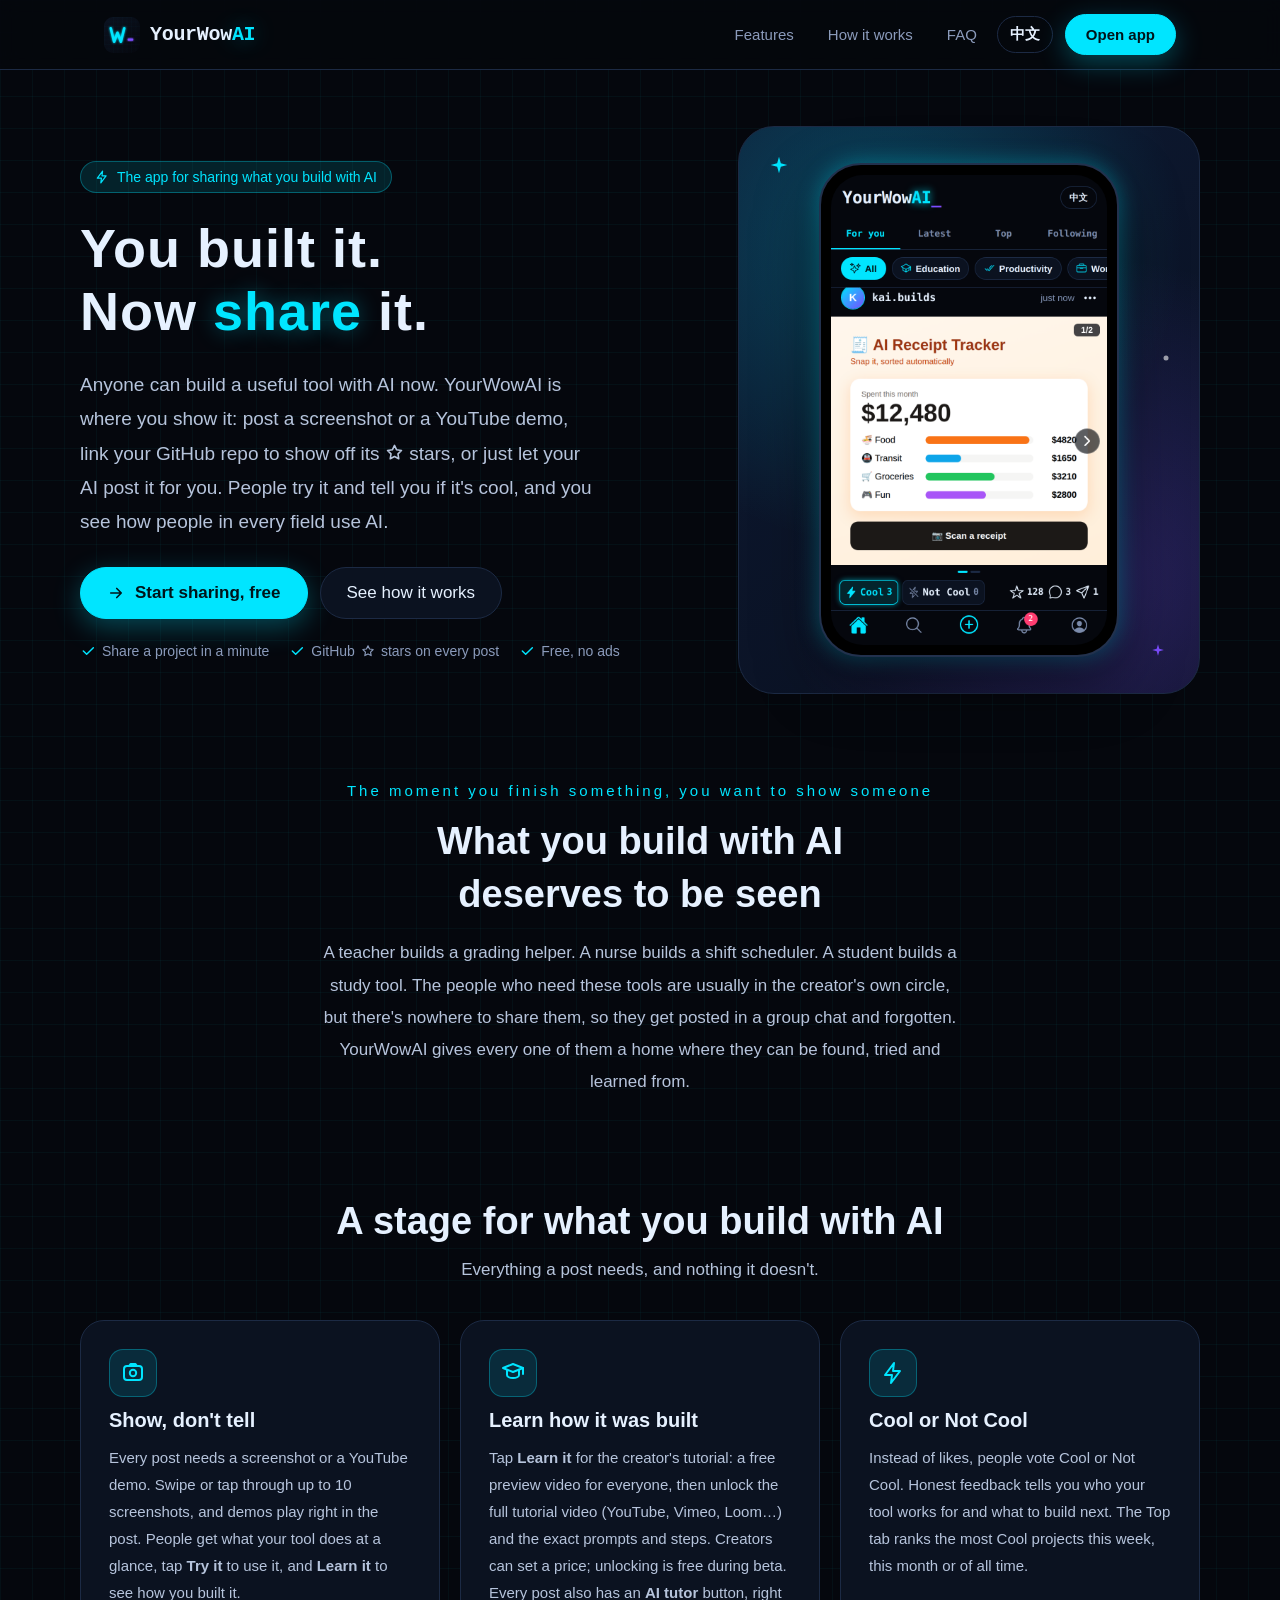
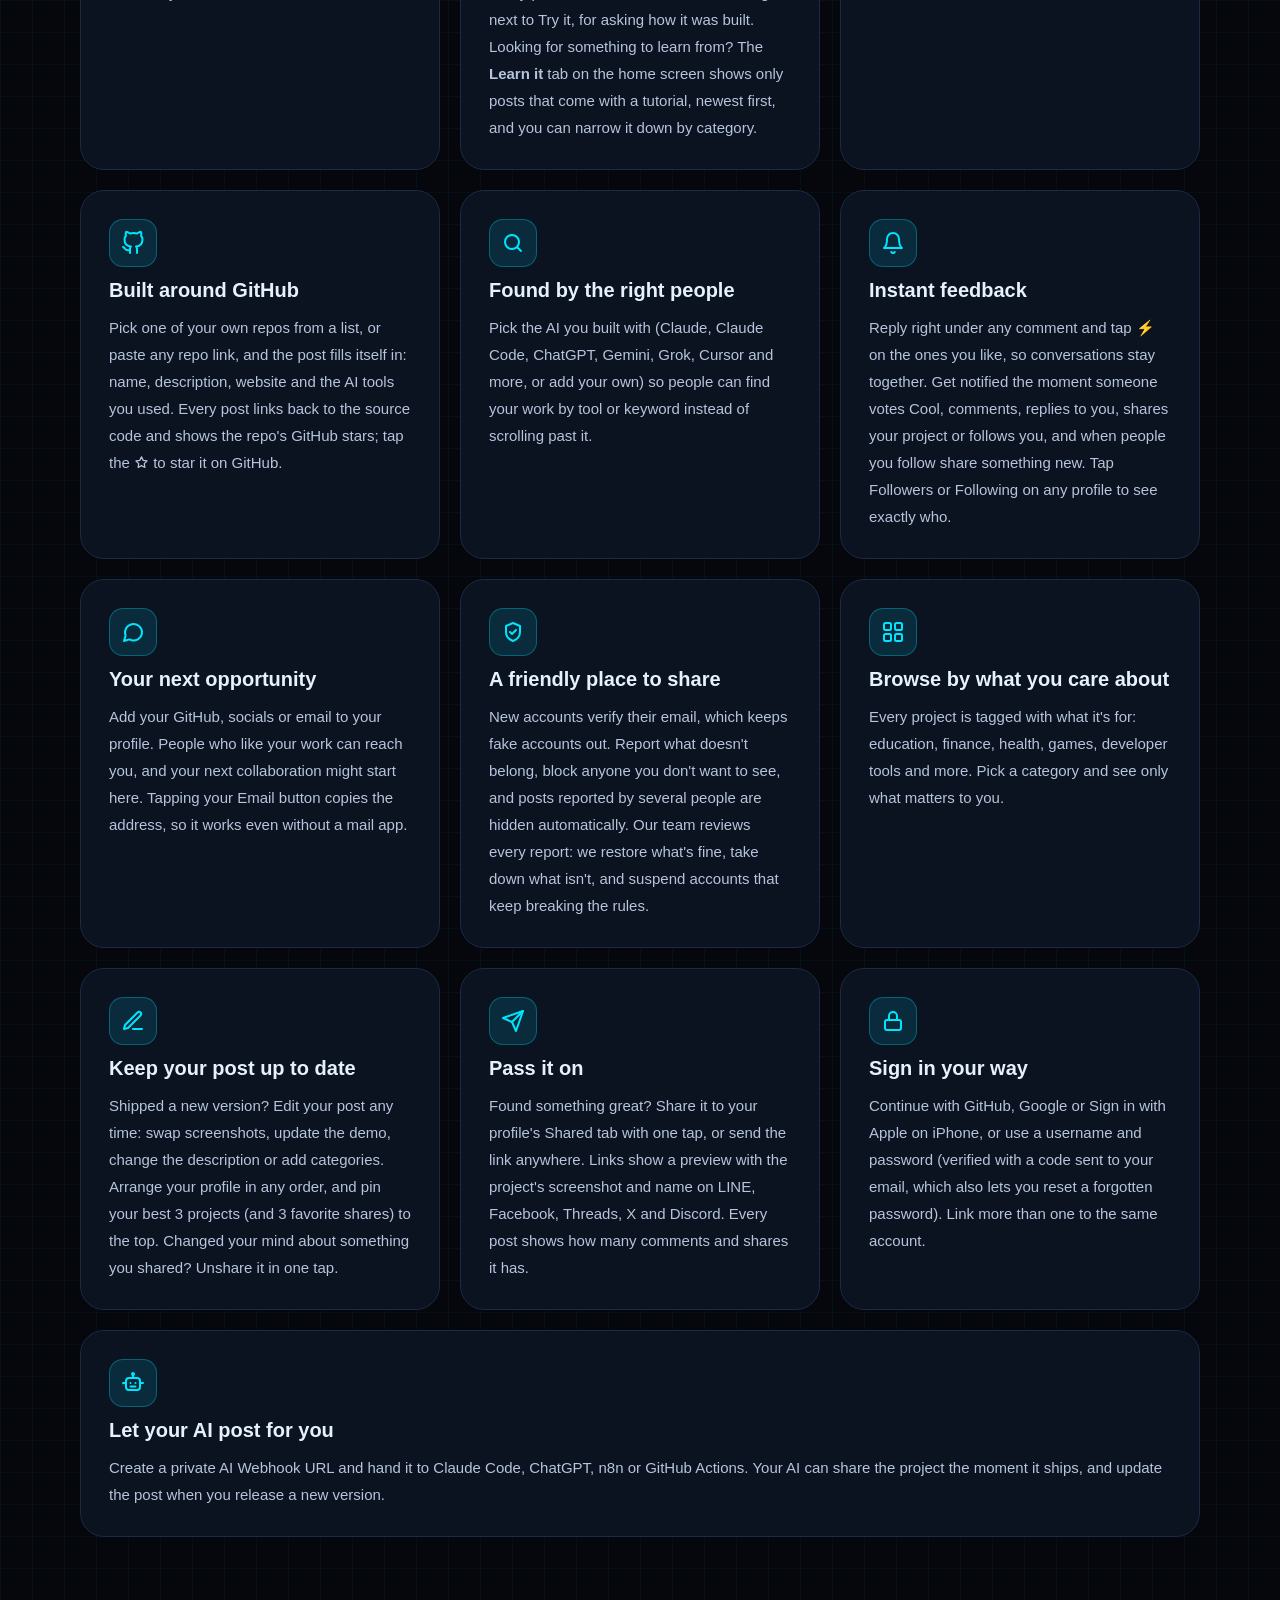
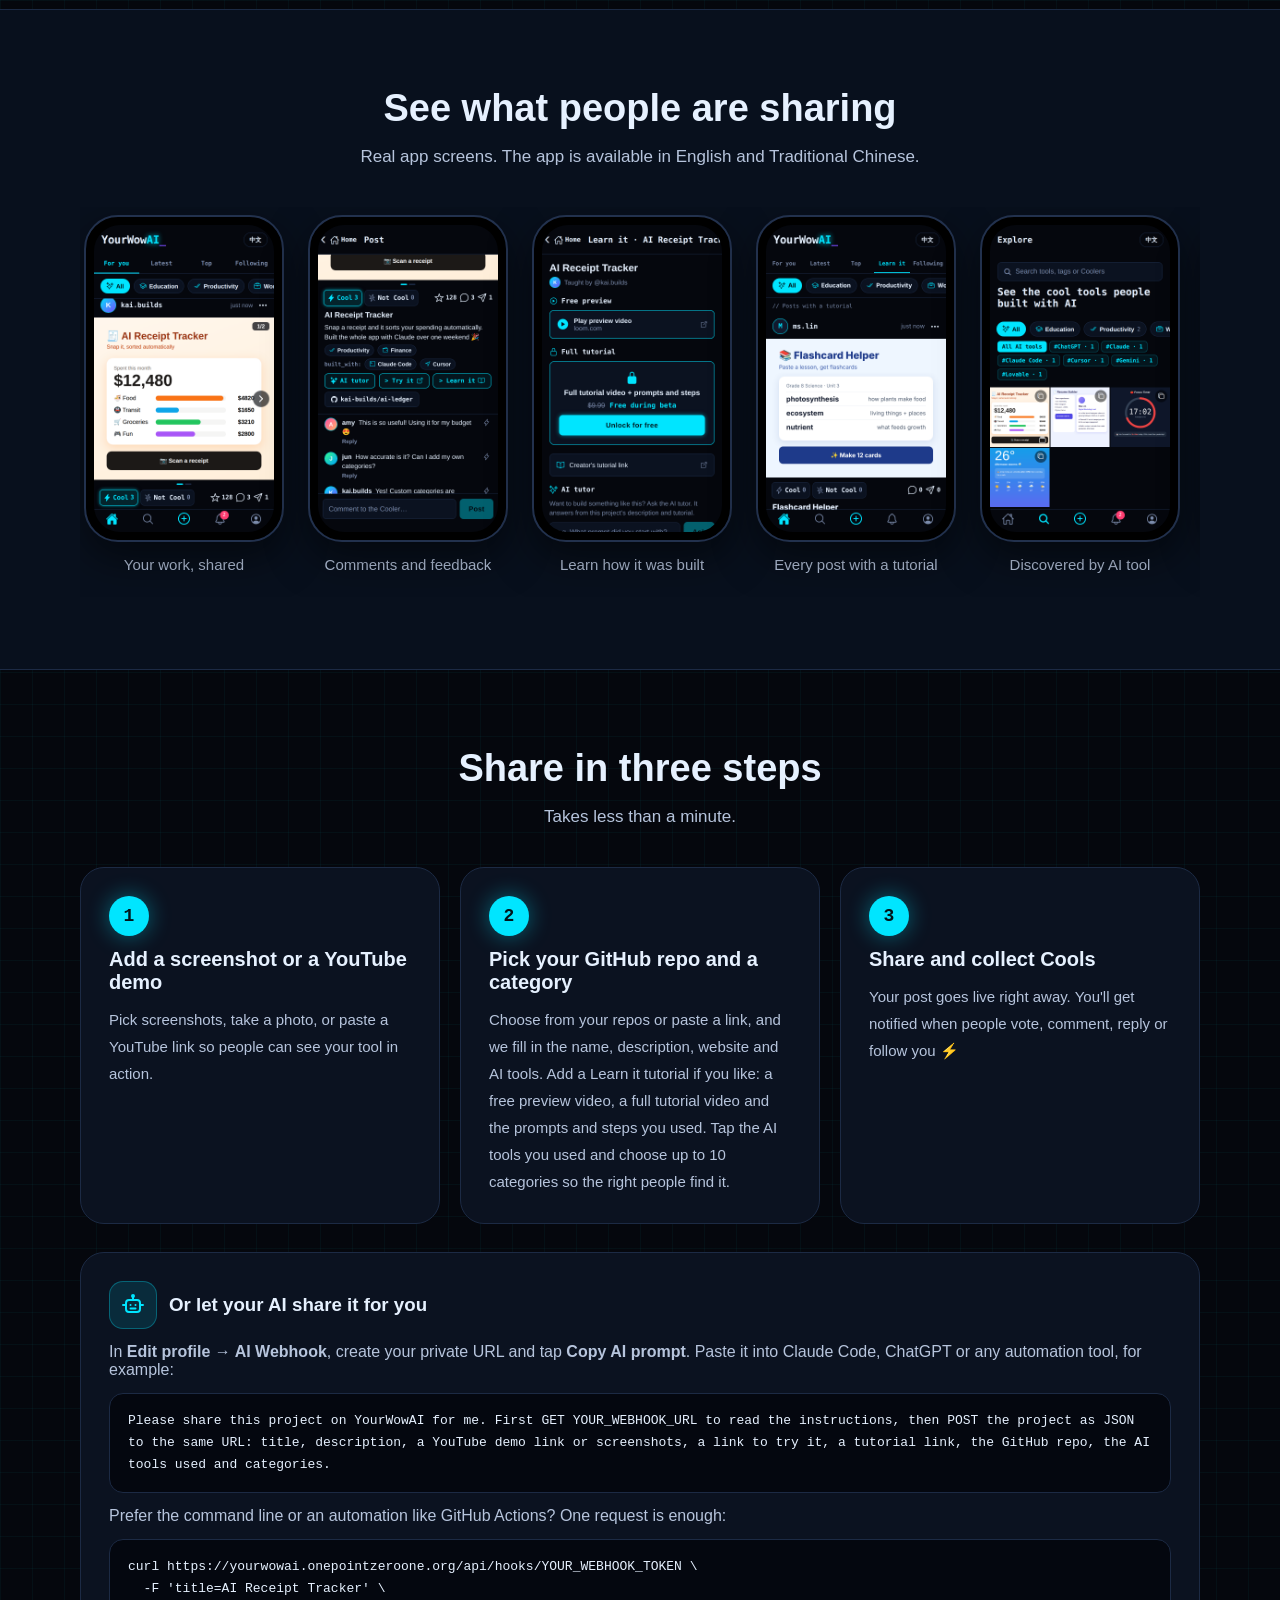
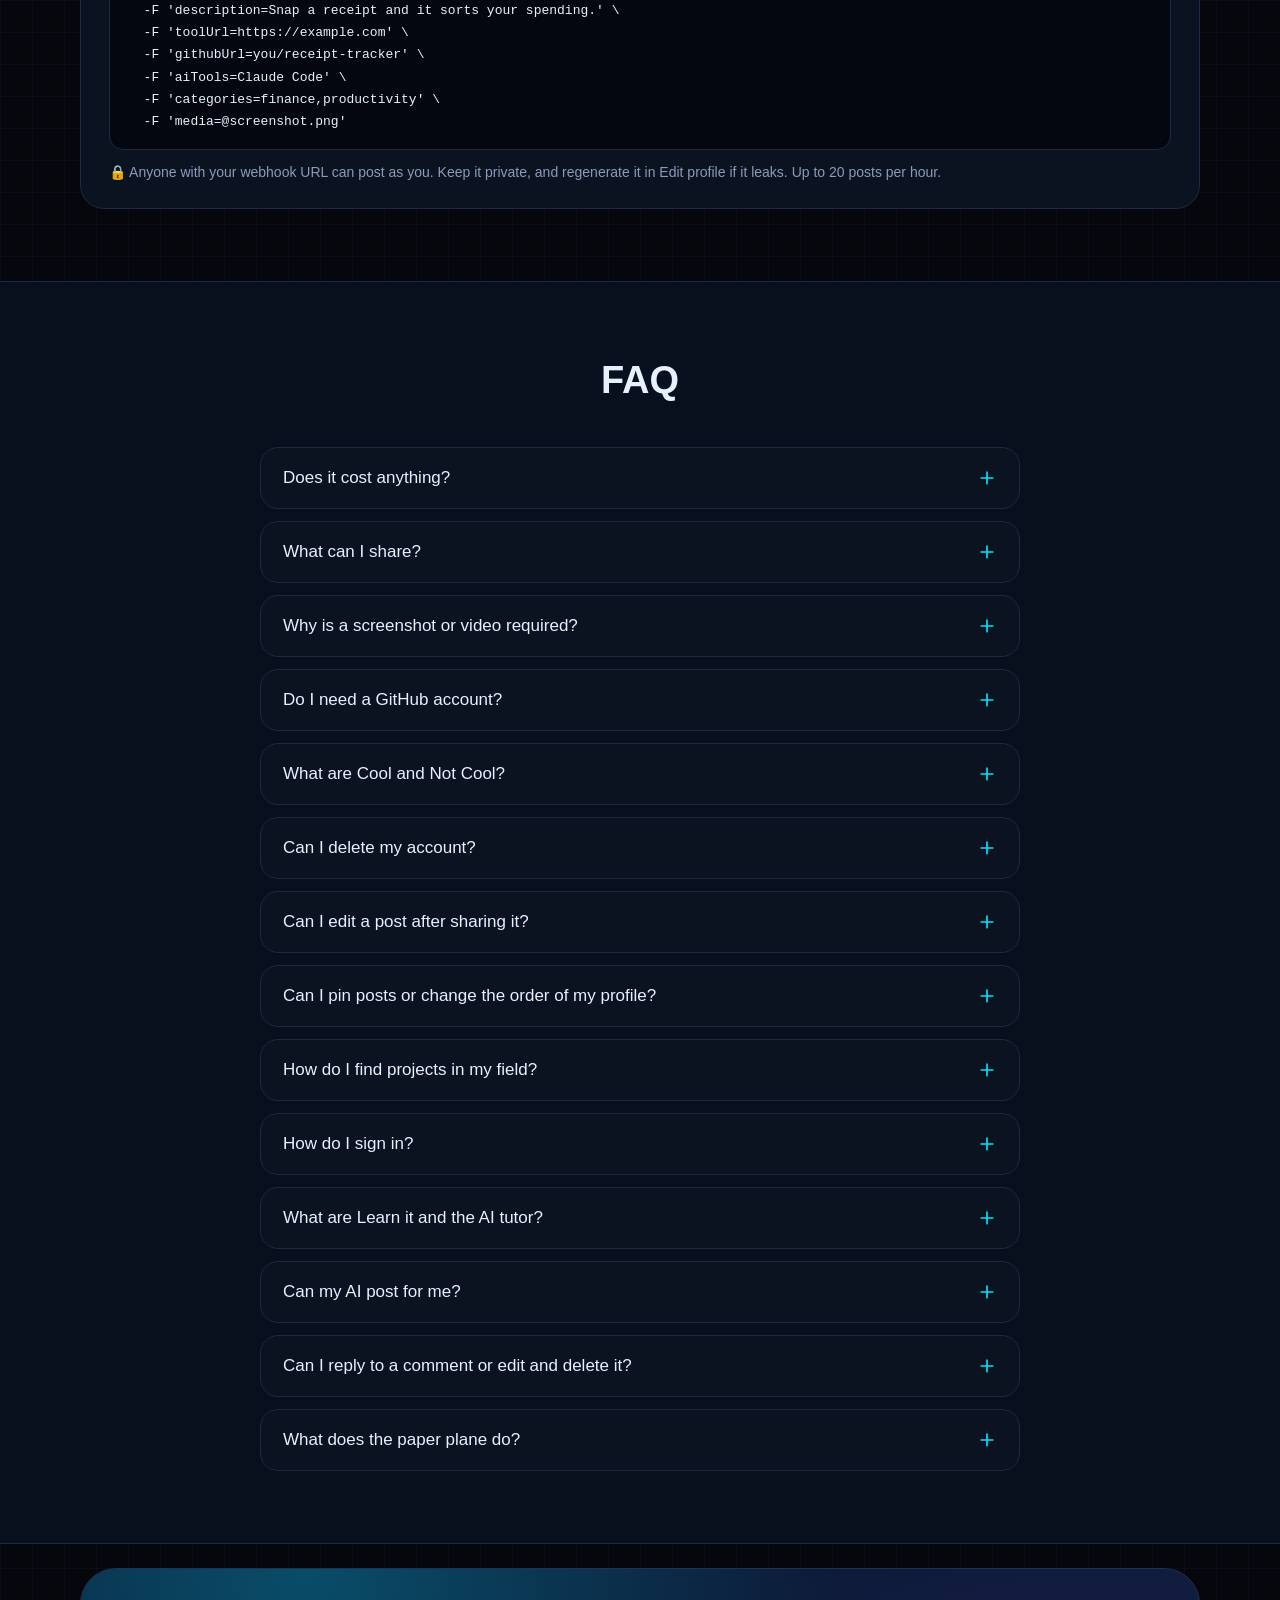
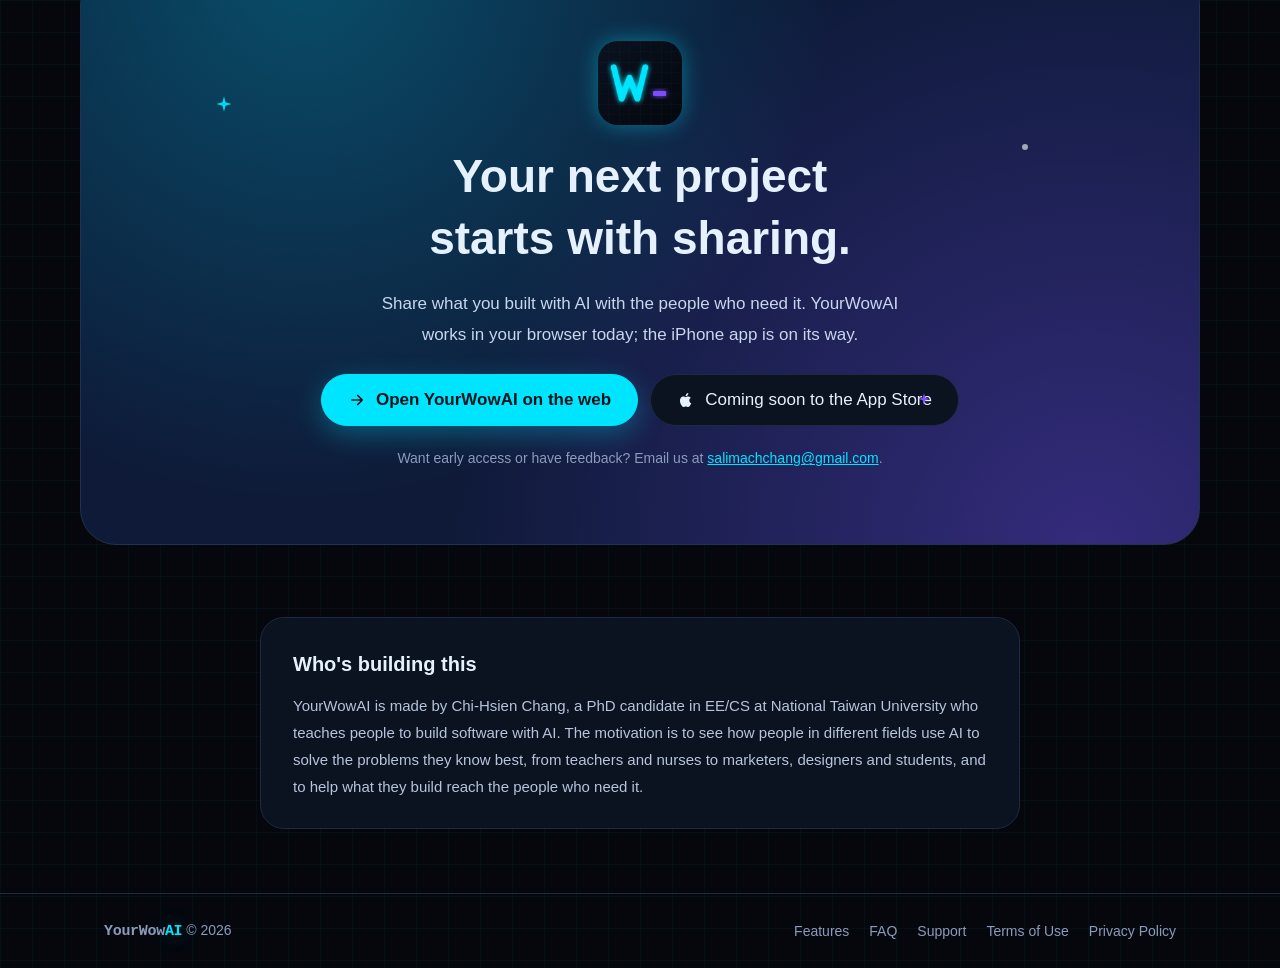
==== commit 00db3d9b: "Introduce the Learn it home tab on the site Add a sentence about the new Learn it tab to the Learn i" ====
--- a/index.html
+++ b/index.html
@@ -91,7 +91,7 @@
       <div class="card">
         <div class="icon-box"><svg width="24" height="24" viewBox="0 0 24 24" fill="none" stroke="#00e5ff" stroke-width="2" stroke-linecap="round" stroke-linejoin="round" aria-hidden="true"><path d="M2 7l10-4 10 4-10 4z"></path><path d="M6 9v5c0 1.7 2.7 3 6 3s6-1.3 6-3V9"></path><path d="M22 7v6"></path></svg></div>
         <h3>Learn how it was built</h3>
-        <p>Tap <strong>Learn it</strong> for the creator's tutorial: a free preview video for everyone, then unlock the full tutorial video (YouTube, Vimeo, Loom…) and the exact prompts and steps. Creators can set a price; unlocking is free during beta. Every post also has an <strong>AI tutor</strong> button, right next to Try it, for asking how it was built.</p>
+        <p>Tap <strong>Learn it</strong> for the creator's tutorial: a free preview video for everyone, then unlock the full tutorial video (YouTube, Vimeo, Loom…) and the exact prompts and steps. Creators can set a price; unlocking is free during beta. Every post also has an <strong>AI tutor</strong> button, right next to Try it, for asking how it was built. Looking for something to learn from? The <strong>Learn it</strong> tab on the home screen shows only posts that come with a tutorial, newest first, and you can narrow it down by category.</p>
       </div>
       <div class="card">
         <div class="icon-box"><svg width="24" height="24" viewBox="0 0 24 24" fill="none" stroke="#00e5ff" stroke-width="2" stroke-linecap="round" stroke-linejoin="round" aria-hidden="true"><path d="M13 2 4 14h7l-1 8 9-12h-7z"></path></svg></div>
@@ -162,6 +162,7 @@
       <figure><div class="phone"><img src="assets/screens/en/feed.png?v=20261030" width="780" height="1328" loading="lazy" alt="Feed with Cool and Not Cool buttons"></div><figcaption>Your work, shared</figcaption></figure>
       <figure><div class="phone"><img src="assets/screens/en/post.png?v=20261030" width="780" height="1328" loading="lazy" alt="Post page with AI tool tags, AI tutor, Try it and Learn it buttons, GitHub stars and comments"></div><figcaption>Comments and feedback</figcaption></figure>
       <figure><div class="phone"><img src="assets/screens/en/learn.png?v=20261030" width="780" height="1328" loading="lazy" alt="Learn it page with a free preview video, a locked full tutorial that is free during beta, and the AI tutor"></div><figcaption>Learn how it was built</figcaption></figure>
+      <figure><div class="phone"><img src="assets/screens/en/learn-tab.png?v=20261104" width="780" height="1328" loading="lazy" alt="Home screen on the Learn it tab, showing only posts that come with a tutorial, with category filters"></div><figcaption>Every post with a tutorial</figcaption></figure>
       <figure><div class="phone"><img src="assets/screens/en/explore.png?v=20261030" width="780" height="1328" loading="lazy" alt="Explore page with search, categories, AI tool tags and a grid of projects"></div><figcaption>Discovered by AI tool</figcaption></figure>
       <figure><div class="phone"><img src="assets/screens/en/notifications.png?v=20261030" width="780" height="1328" loading="lazy" alt="Notifications for comments, Cool votes and follows"></div><figcaption>Know when it lands</figcaption></figure>
       <figure><div class="phone"><img src="assets/screens/en/profile.png?v=20261030" width="780" height="1328" loading="lazy" alt="Profile with avatar, bio and contact buttons"></div><figcaption>Your portfolio</figcaption></figure>
@@ -260,7 +261,7 @@
       </details>
       <details>
         <summary>What are Learn it and the AI tutor?<svg class="faq-plus" width="20" height="20" viewBox="0 0 24 24" fill="none" stroke="#00e5ff" stroke-width="2" stroke-linecap="round" aria-hidden="true"><path d="M12 5v14M5 12h14"></path></svg></summary>
-        <p><strong>Learn it</strong> shows how a project was built. When you share, you can add a free preview video, a full tutorial video (any link: YouTube, Vimeo, Loom, Google Drive…) and the prompts and steps you used, plus a price to unlock the full tutorial. During beta, unlocking is free, and you can see how many people unlocked it. The <strong>AI tutor</strong> button on every post lets people ask how it was built. It's coming soon: we save the questions now so creators can see what people want to learn.</p>
+        <p><strong>Learn it</strong> shows how a project was built. When you share, you can add a free preview video, a full tutorial video (any link: YouTube, Vimeo, Loom, Google Drive…) and the prompts and steps you used, plus a price to unlock the full tutorial. During beta, unlocking is free, and you can see how many people unlocked it. The <strong>AI tutor</strong> button on every post lets people ask how it was built. It's coming soon: we save the questions now so creators can see what people want to learn. To browse every post that has a tutorial, open the <strong>Learn it</strong> tab on the home screen.</p>
       </details>
       <details>
         <summary>Can my AI post for me?<svg class="faq-plus" width="20" height="20" viewBox="0 0 24 24" fill="none" stroke="#00e5ff" stroke-width="2" stroke-linecap="round" aria-hidden="true"><path d="M12 5v14M5 12h14"></path></svg></summary>
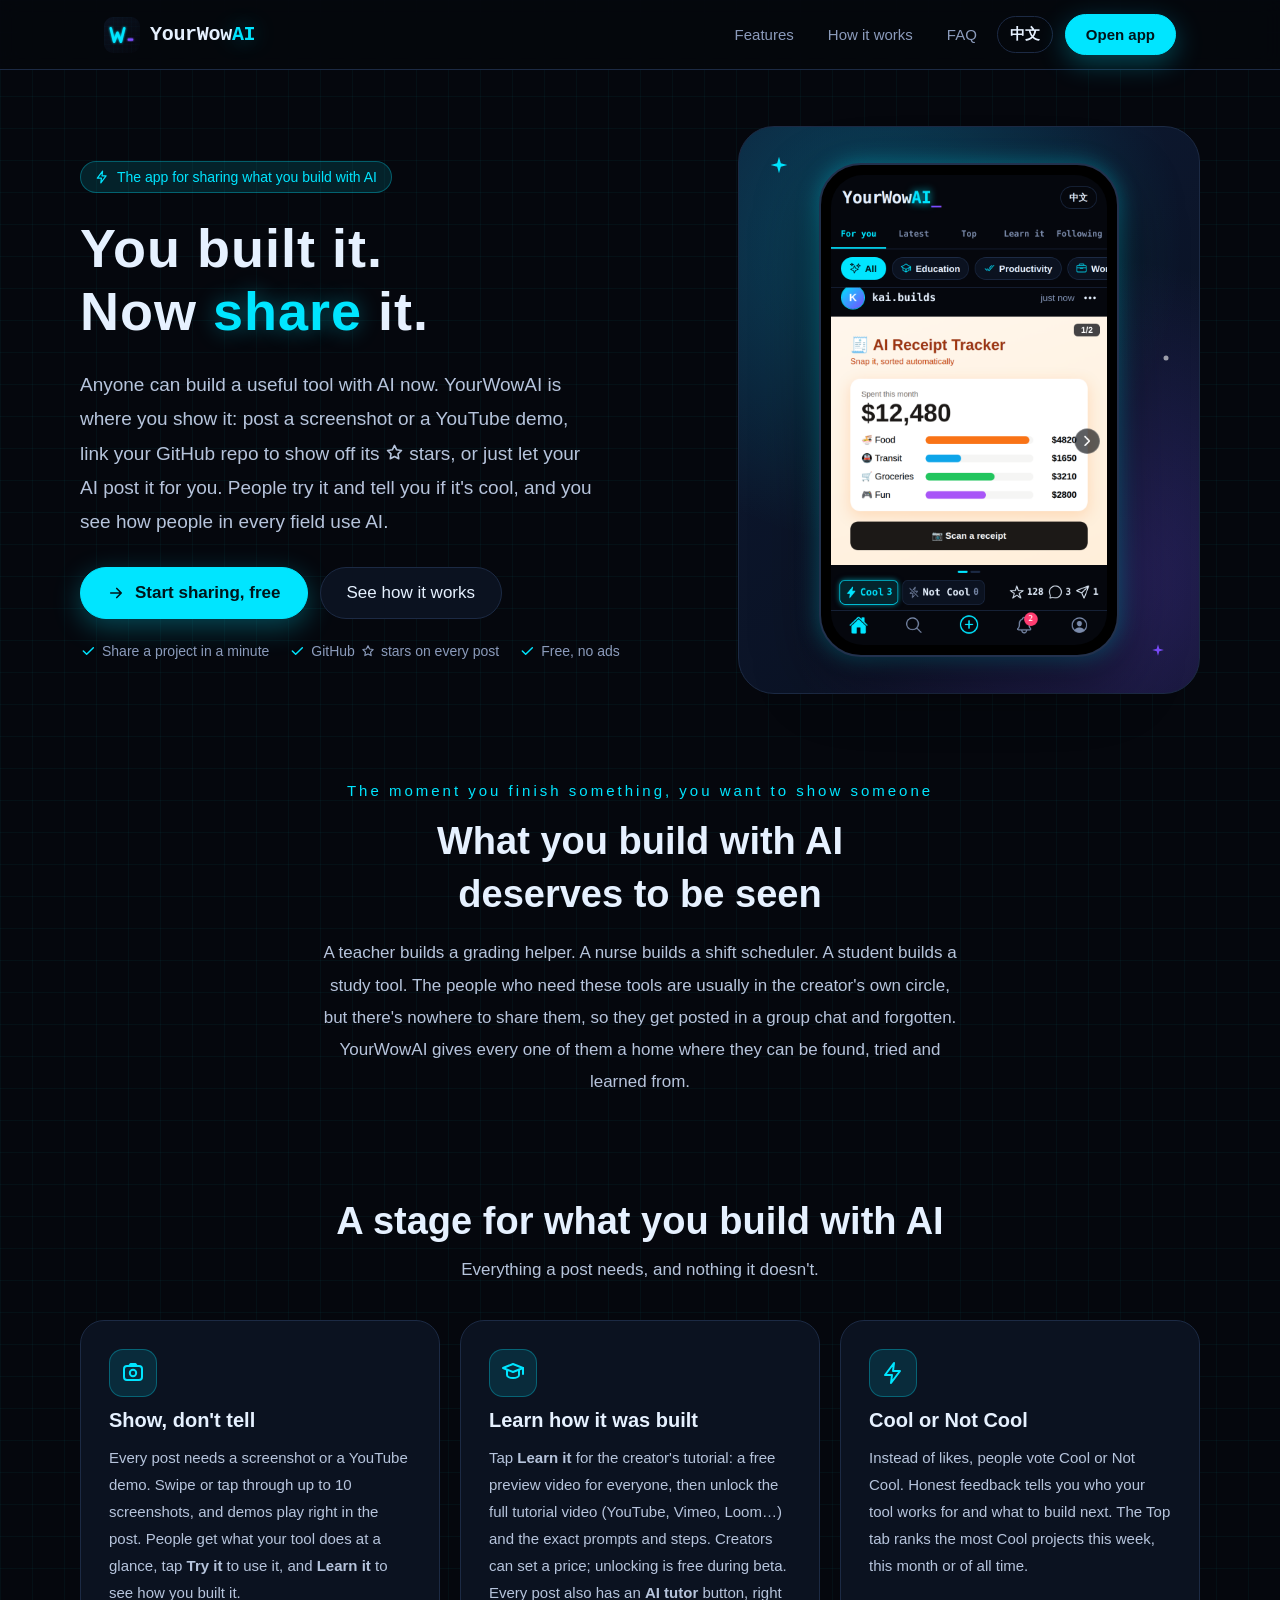
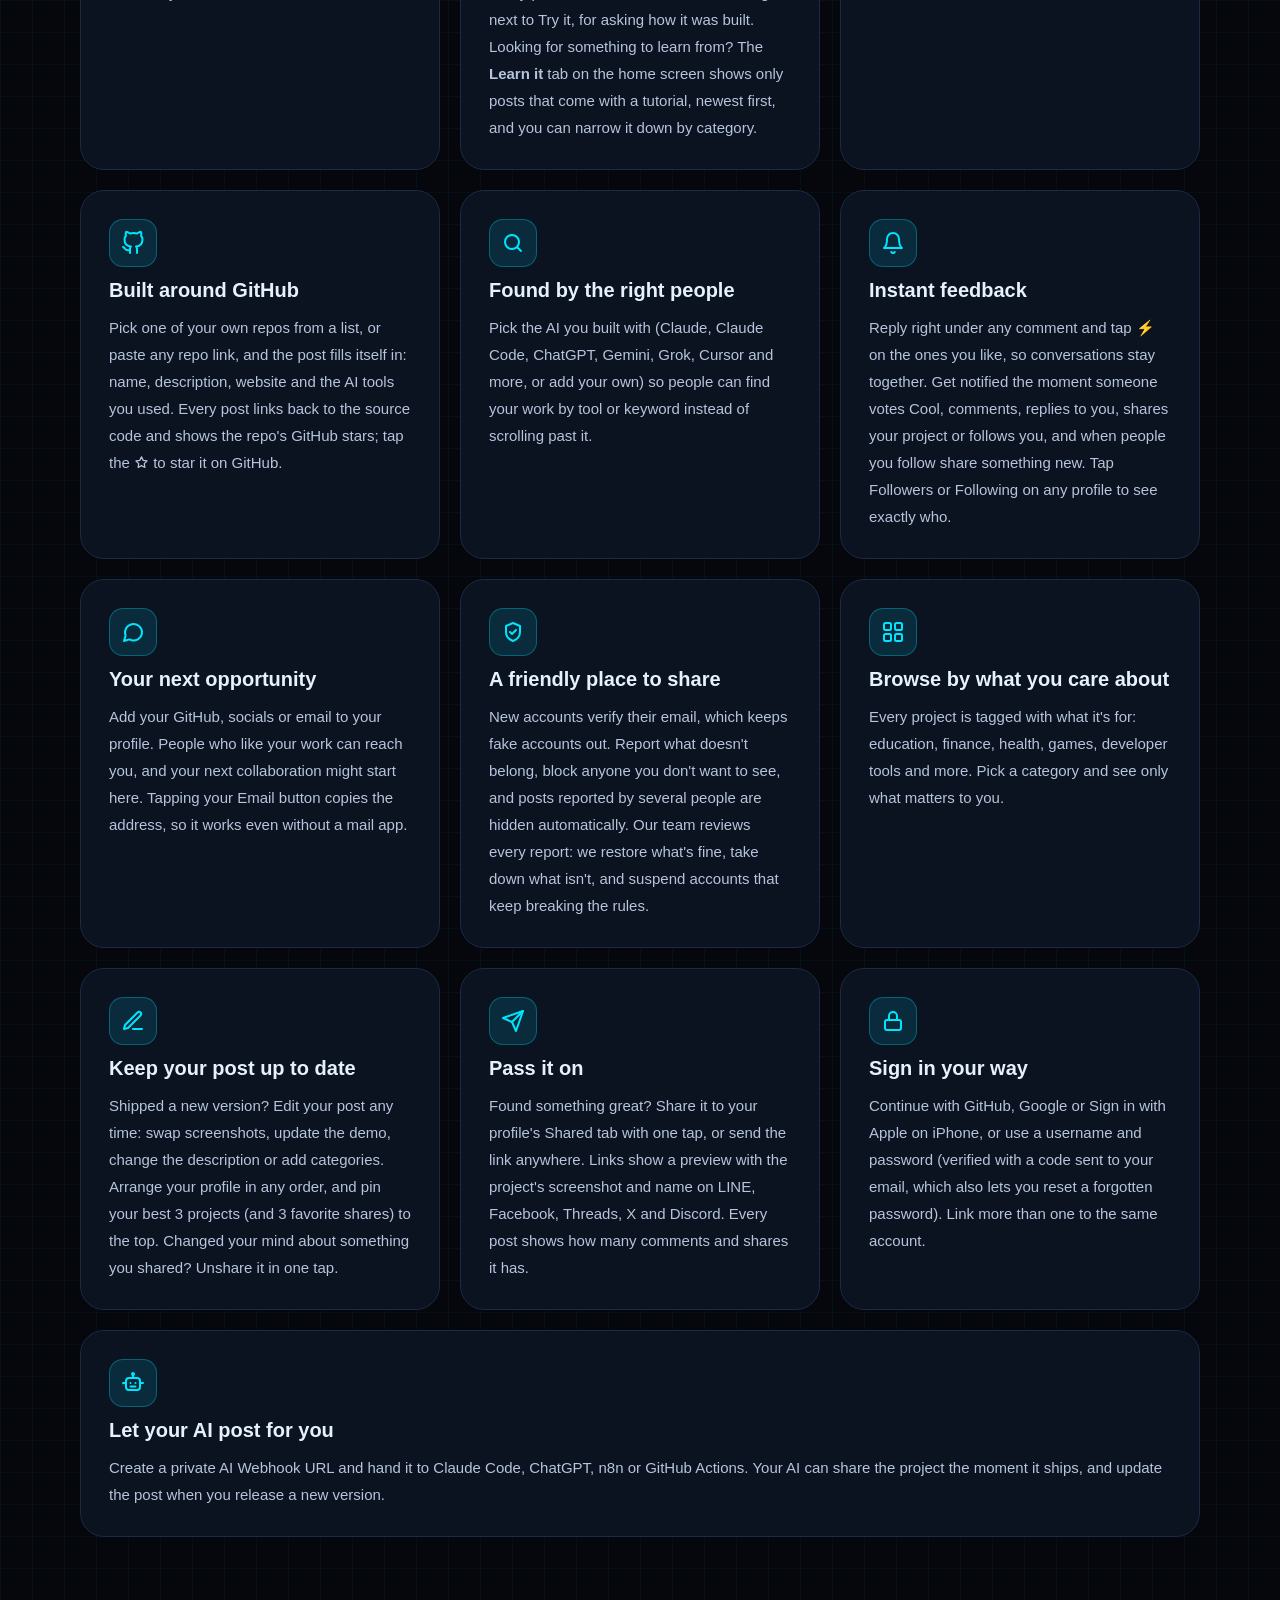
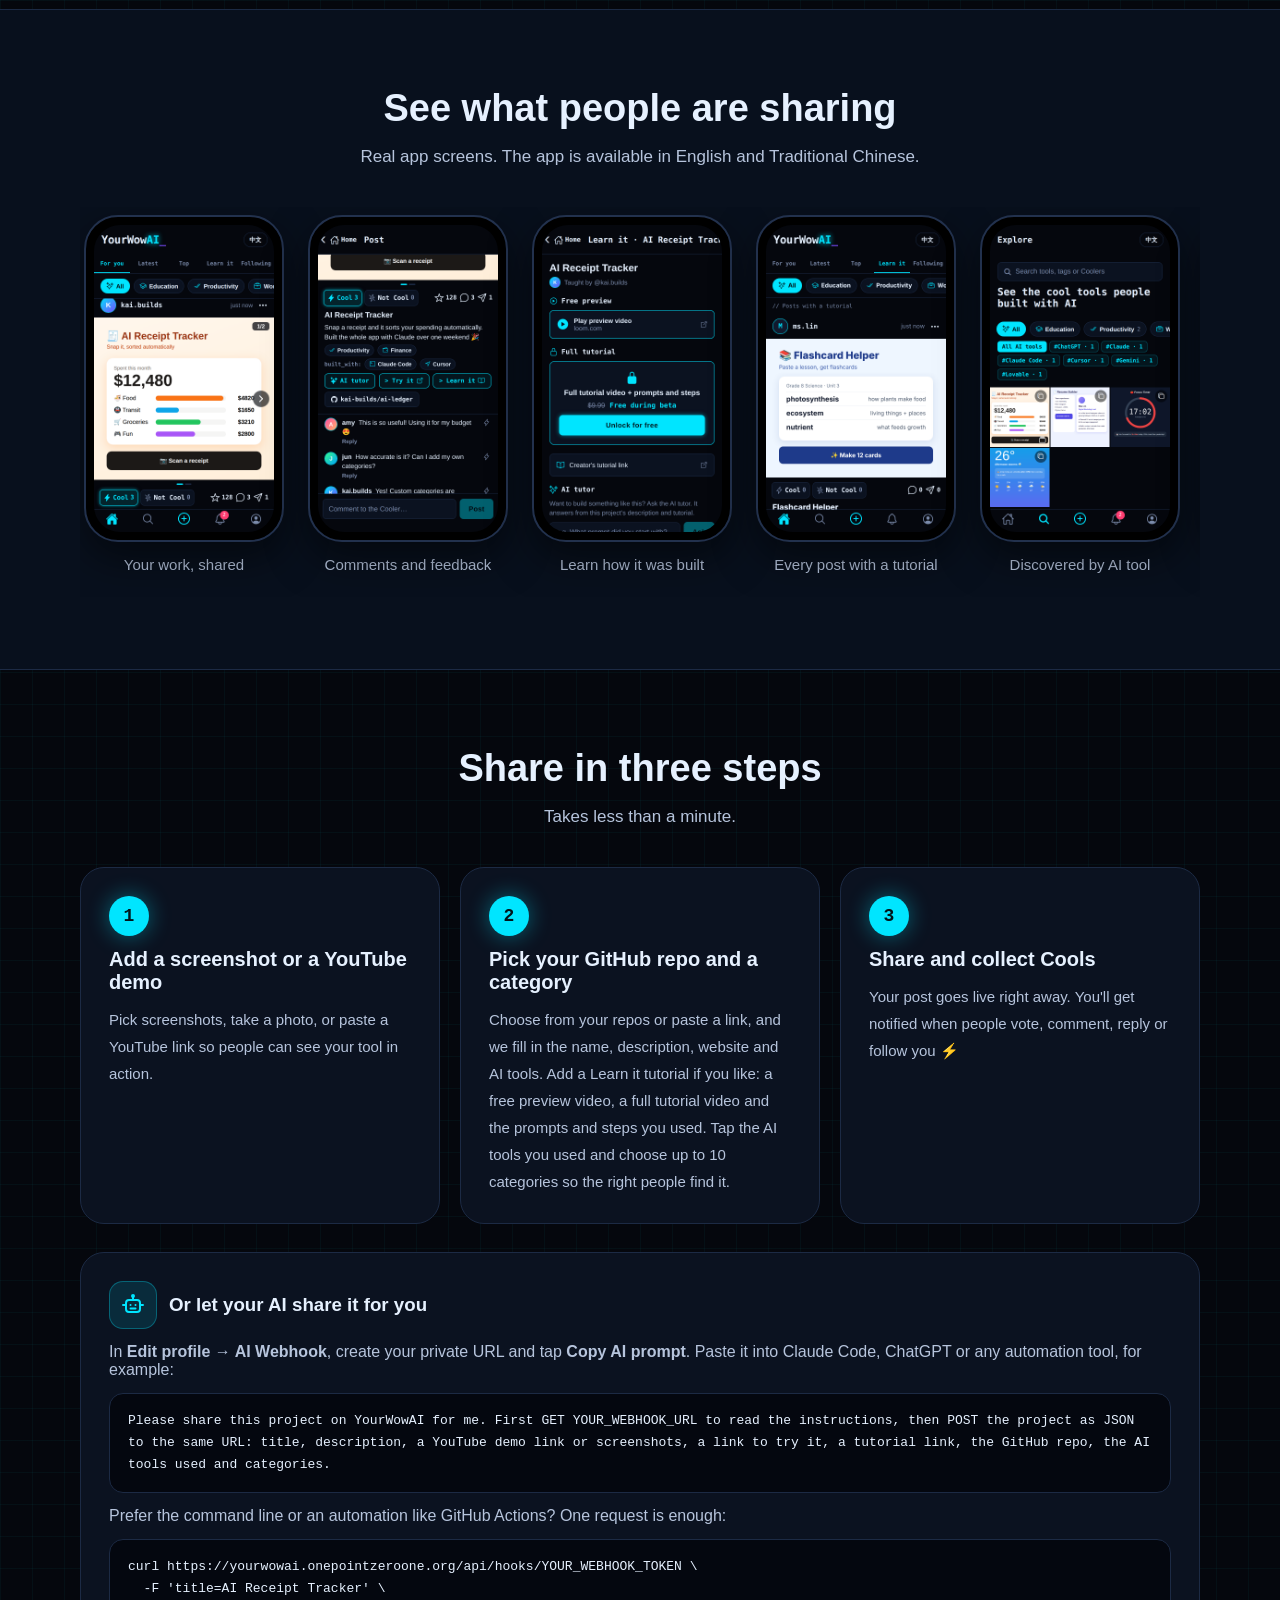
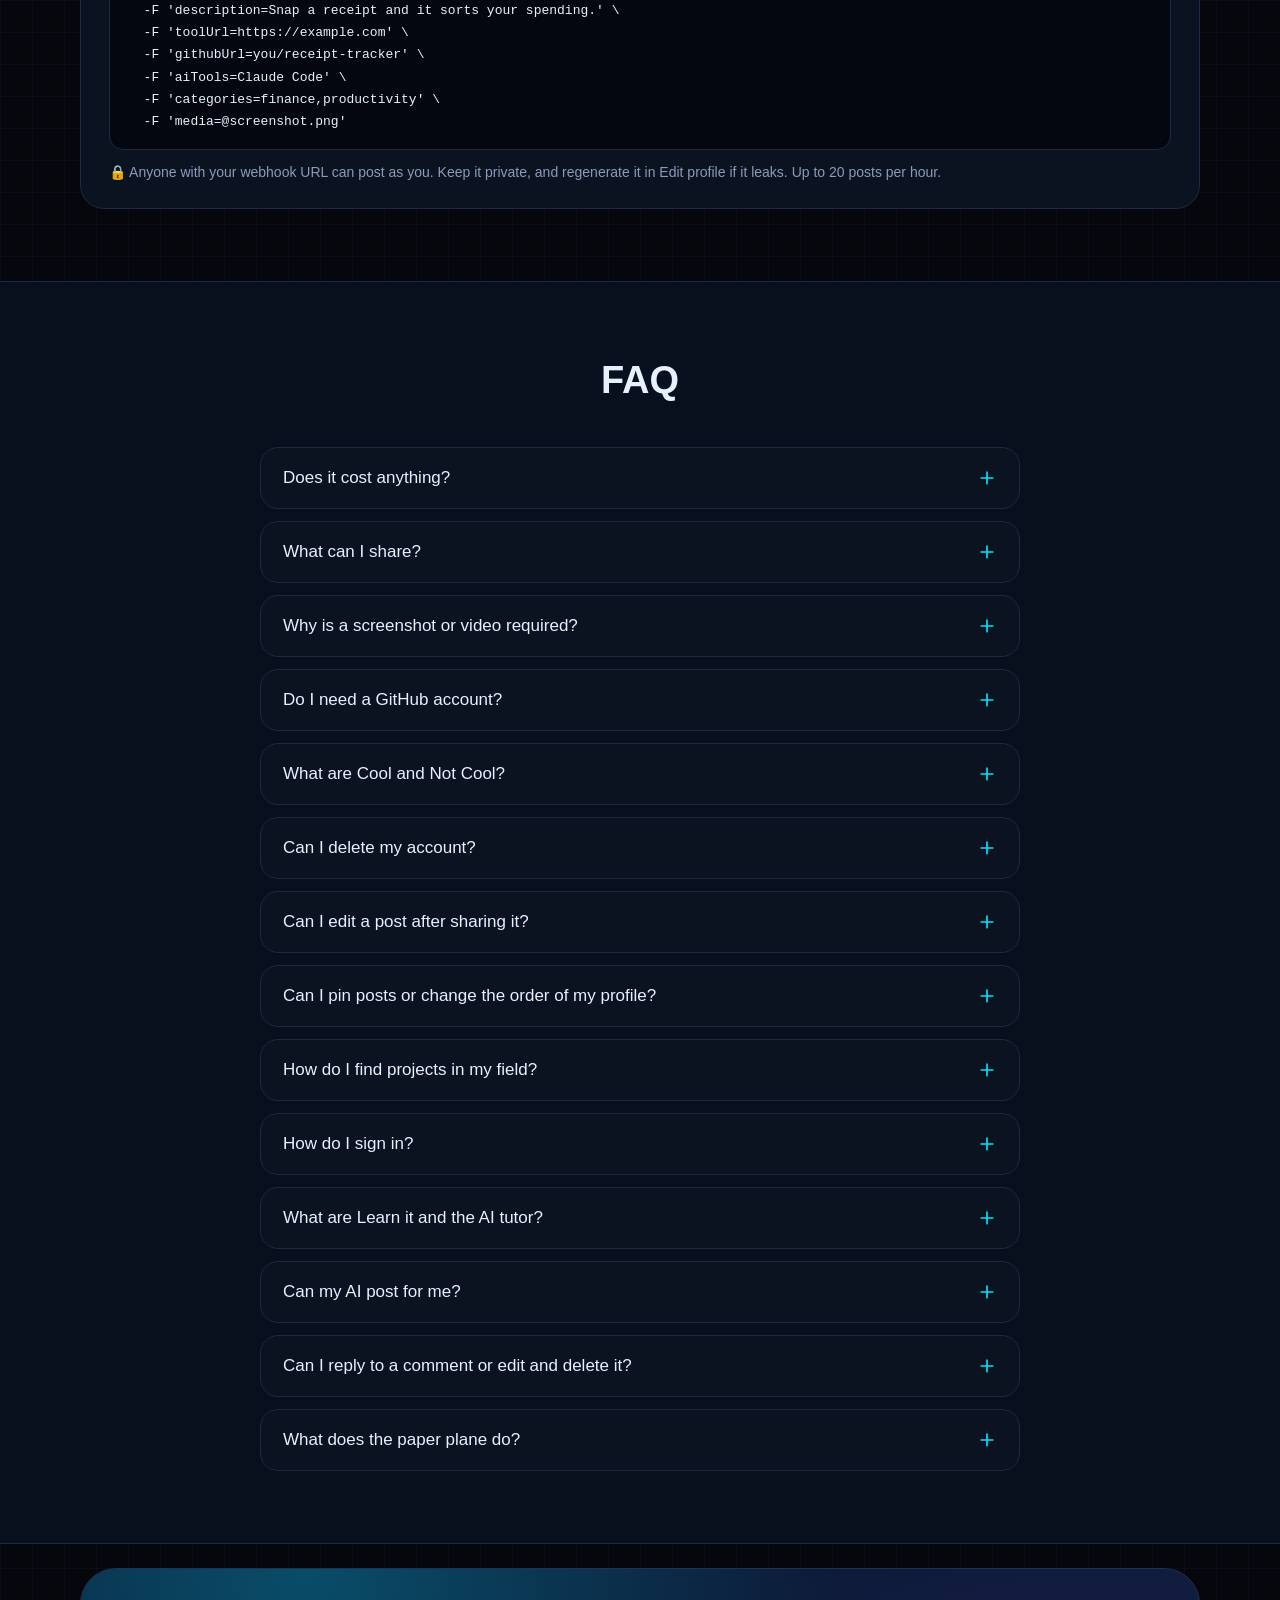
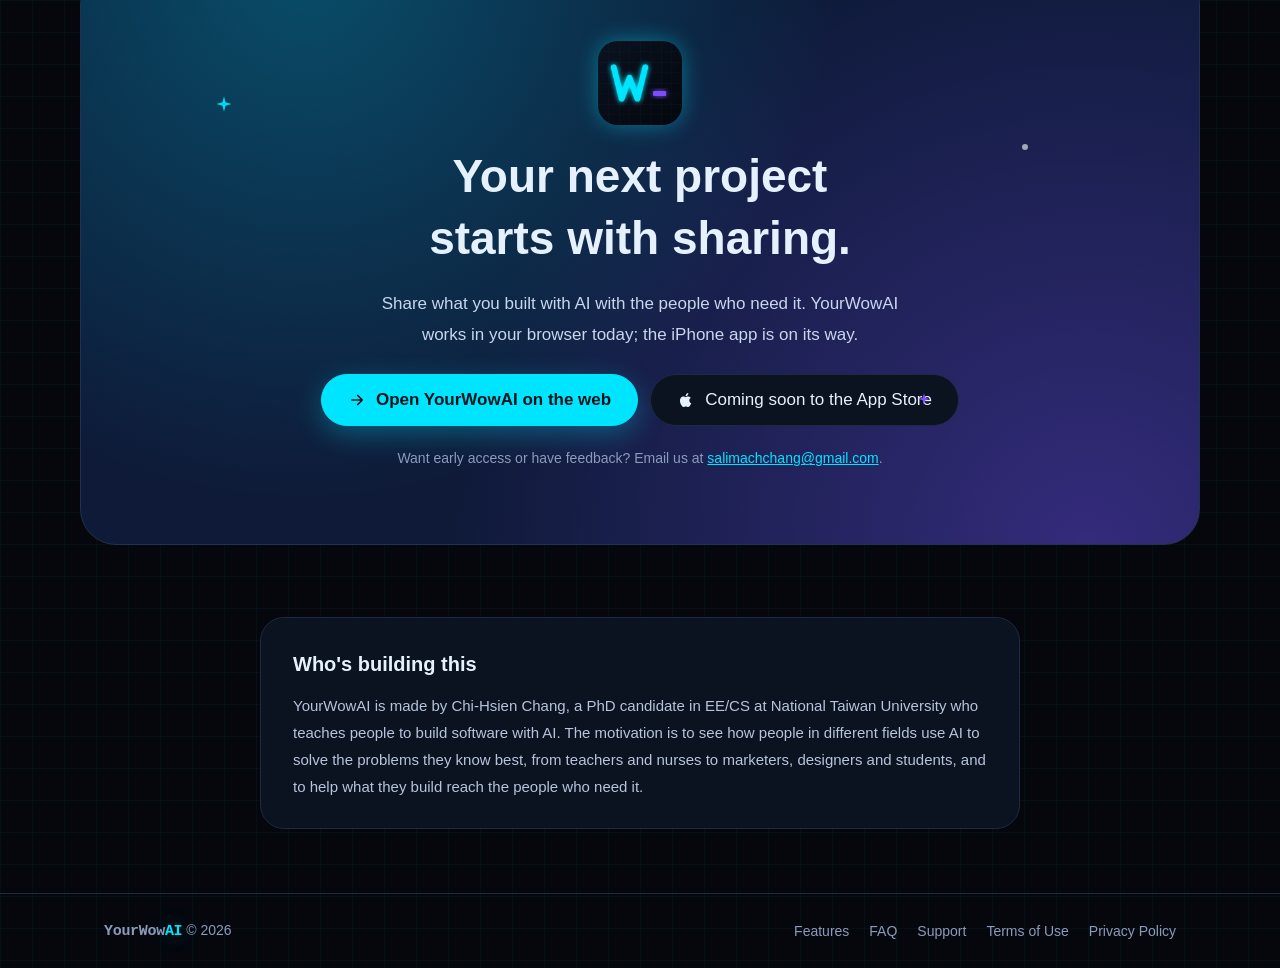
==== commit 1295557c: "Show the Learn it tab in the feed screenshots The hero and gallery feed screens now show all five ho" ====
--- a/index.html
+++ b/index.html
@@ -62,7 +62,7 @@
       <svg class="sparkle" width="14" height="14" viewBox="0 0 24 24" aria-hidden="true" style="bottom: 36px; right: 34px;"><path d="M12 2l2.2 7.8L22 12l-7.8 2.2L12 22l-2.2-7.8L2 12l7.8-2.2z" fill="#7c4dff"></path></svg>
       <svg class="sparkle" width="10" height="10" viewBox="0 0 24 24" aria-hidden="true" style="top: 40%; right: 28px;"><circle cx="12" cy="12" r="6" fill="#ffffff" opacity="0.6"></circle></svg>
       <div class="phone">
-        <img src="assets/screens/en/feed.png?v=20261030" width="780" height="1328" alt="YourWowAI feed: an AI receipt tracker shared by a user, with Cool and Not Cool buttons">
+        <img src="assets/screens/en/feed.png?v=20261104" width="780" height="1328" alt="YourWowAI feed: an AI receipt tracker shared by a user, with Cool and Not Cool buttons">
       </div>
     </div>
   </div>
@@ -159,7 +159,7 @@
       <p>Real app screens. The app is available in English and Traditional Chinese.</p>
     </div>
     <div class="gallery" tabindex="0" aria-label="App screenshots, scroll sideways">
-      <figure><div class="phone"><img src="assets/screens/en/feed.png?v=20261030" width="780" height="1328" loading="lazy" alt="Feed with Cool and Not Cool buttons"></div><figcaption>Your work, shared</figcaption></figure>
+      <figure><div class="phone"><img src="assets/screens/en/feed.png?v=20261104" width="780" height="1328" loading="lazy" alt="Feed with Cool and Not Cool buttons"></div><figcaption>Your work, shared</figcaption></figure>
       <figure><div class="phone"><img src="assets/screens/en/post.png?v=20261030" width="780" height="1328" loading="lazy" alt="Post page with AI tool tags, AI tutor, Try it and Learn it buttons, GitHub stars and comments"></div><figcaption>Comments and feedback</figcaption></figure>
       <figure><div class="phone"><img src="assets/screens/en/learn.png?v=20261030" width="780" height="1328" loading="lazy" alt="Learn it page with a free preview video, a locked full tutorial that is free during beta, and the AI tutor"></div><figcaption>Learn how it was built</figcaption></figure>
       <figure><div class="phone"><img src="assets/screens/en/learn-tab.png?v=20261104" width="780" height="1328" loading="lazy" alt="Home screen on the Learn it tab, showing only posts that come with a tutorial, with category filters"></div><figcaption>Every post with a tutorial</figcaption></figure>
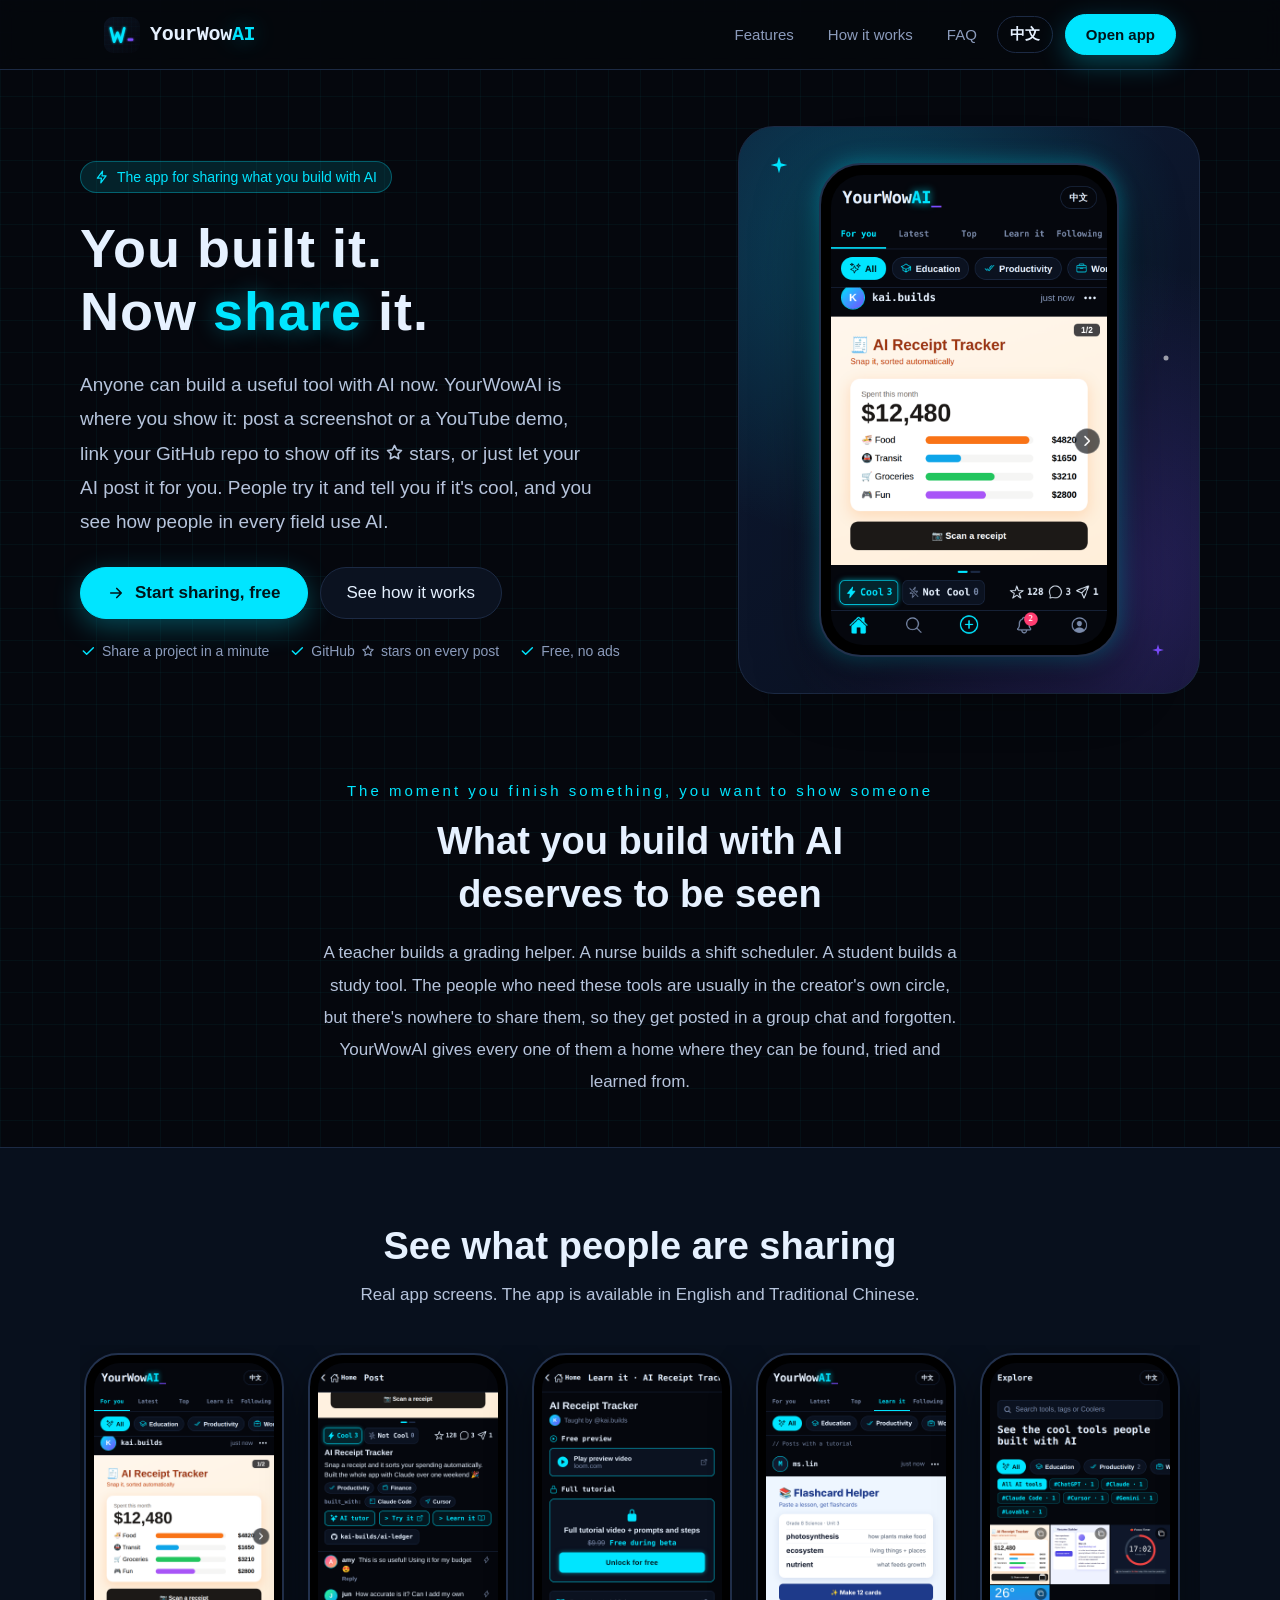
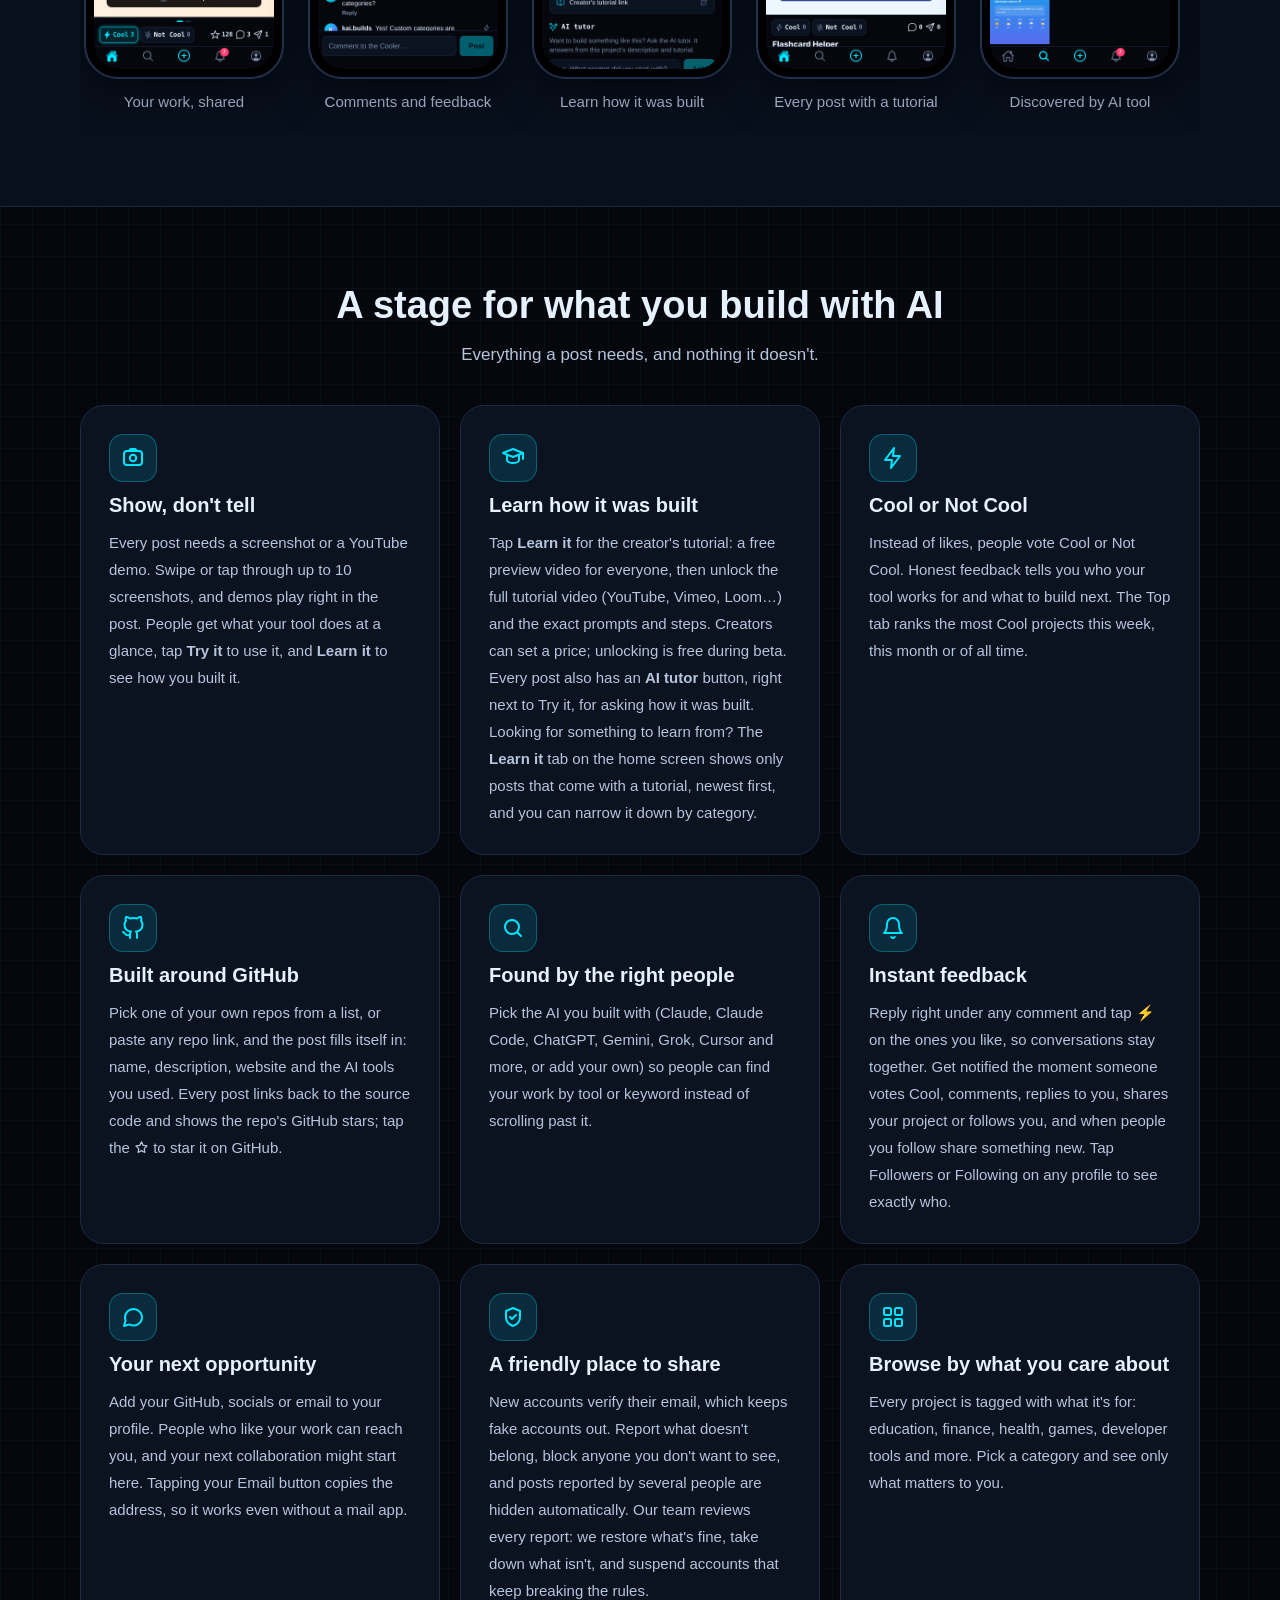
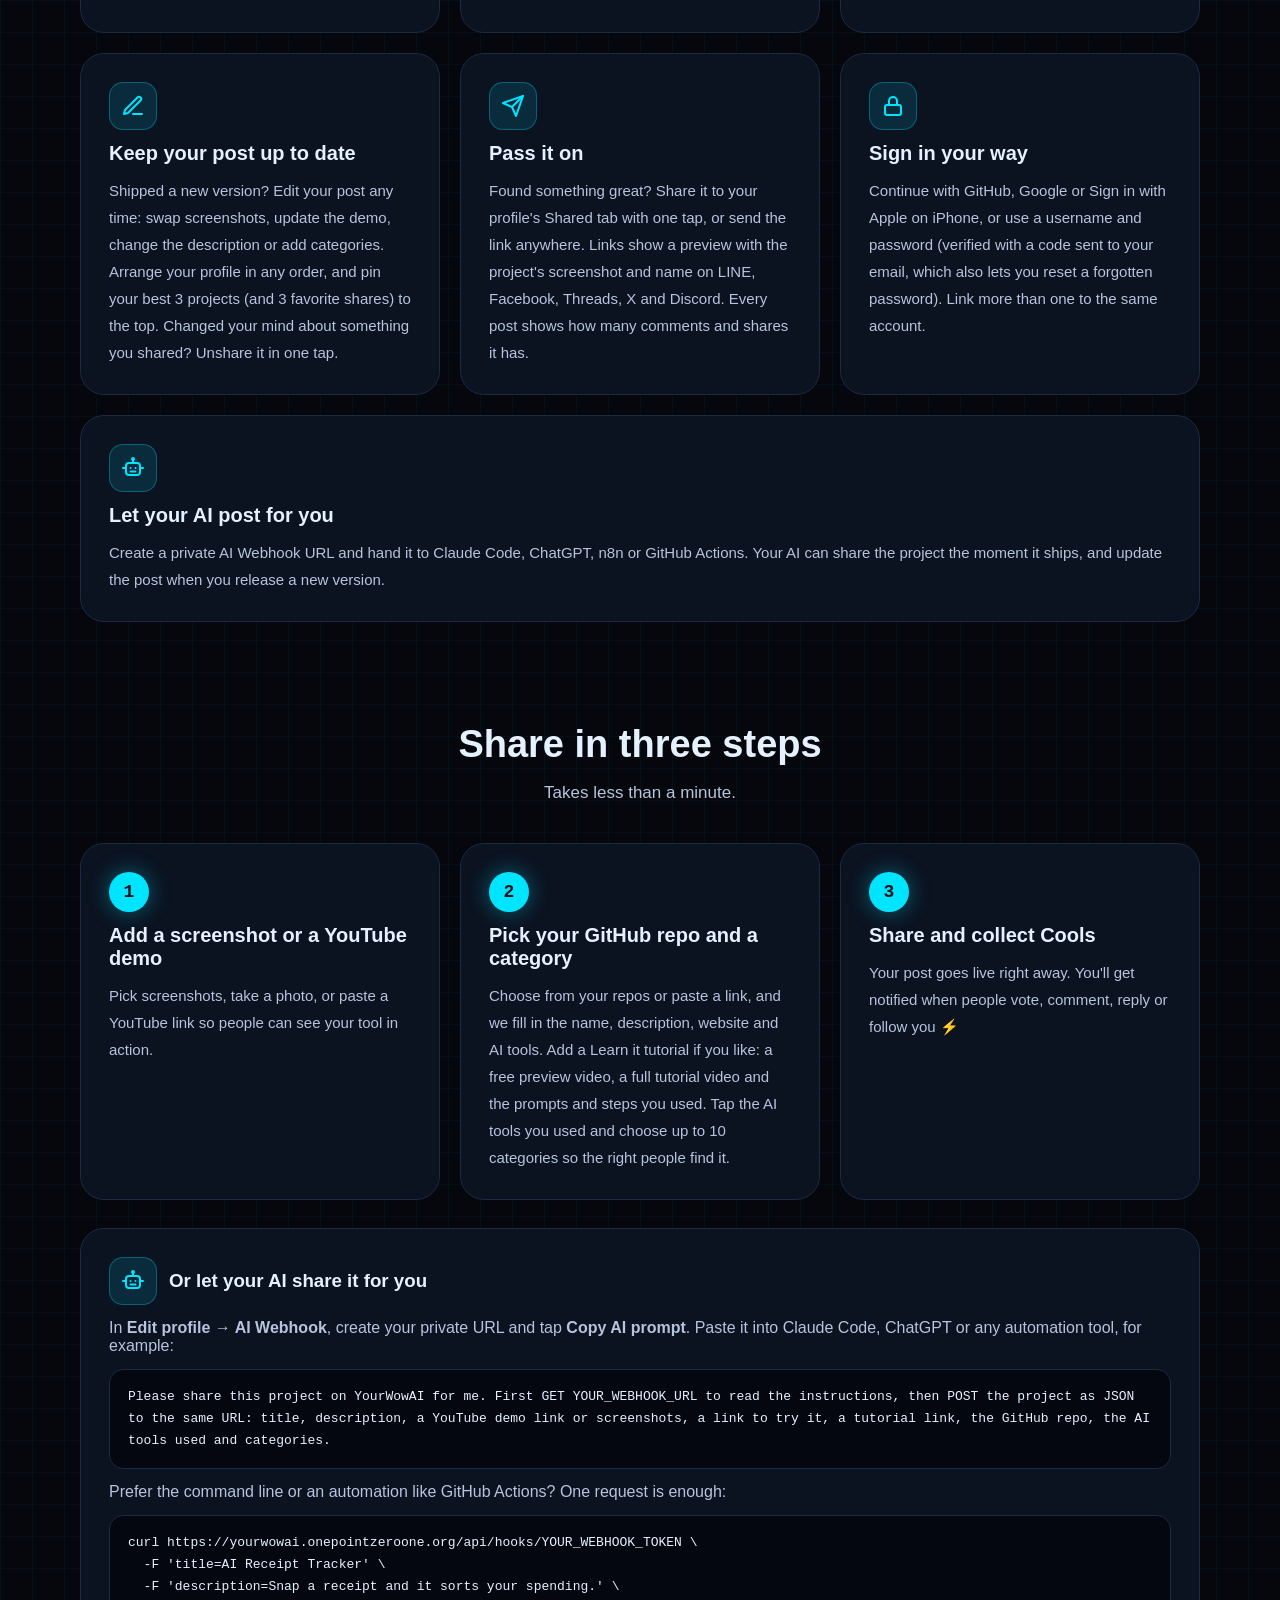
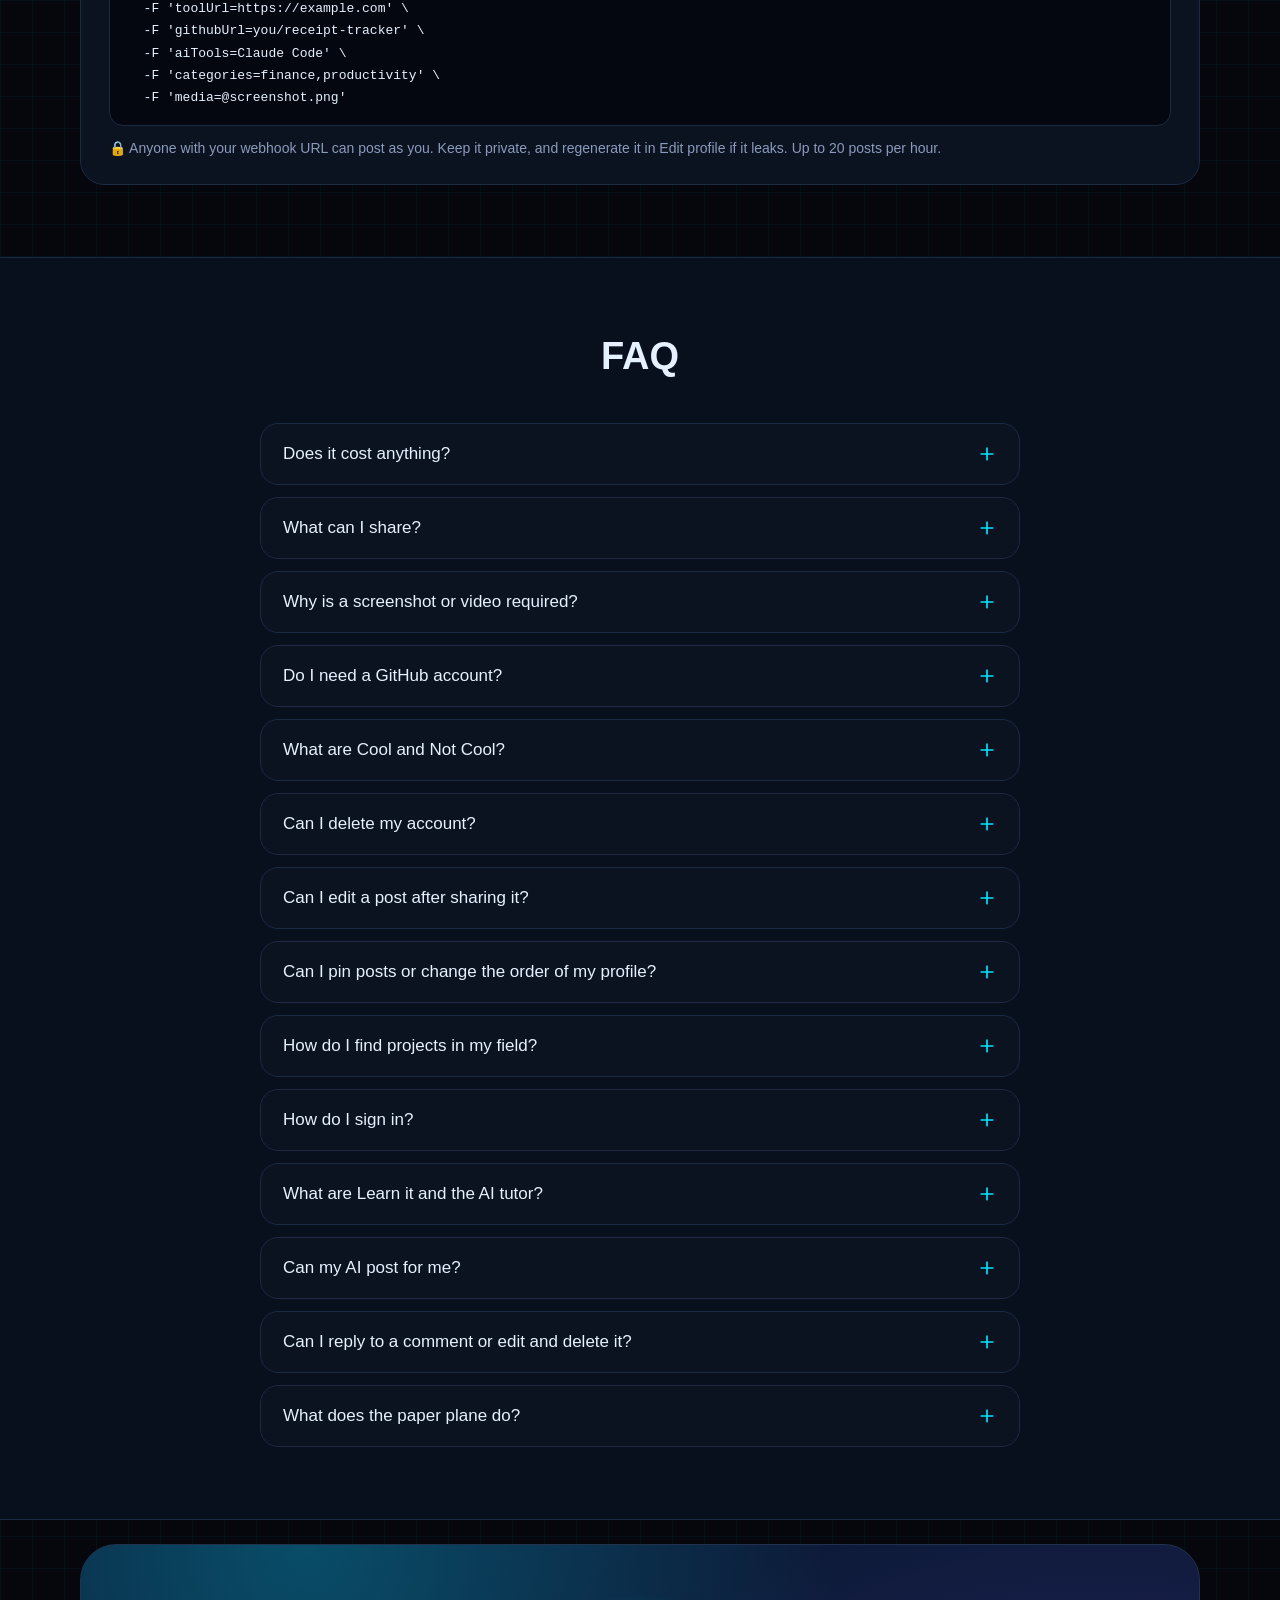
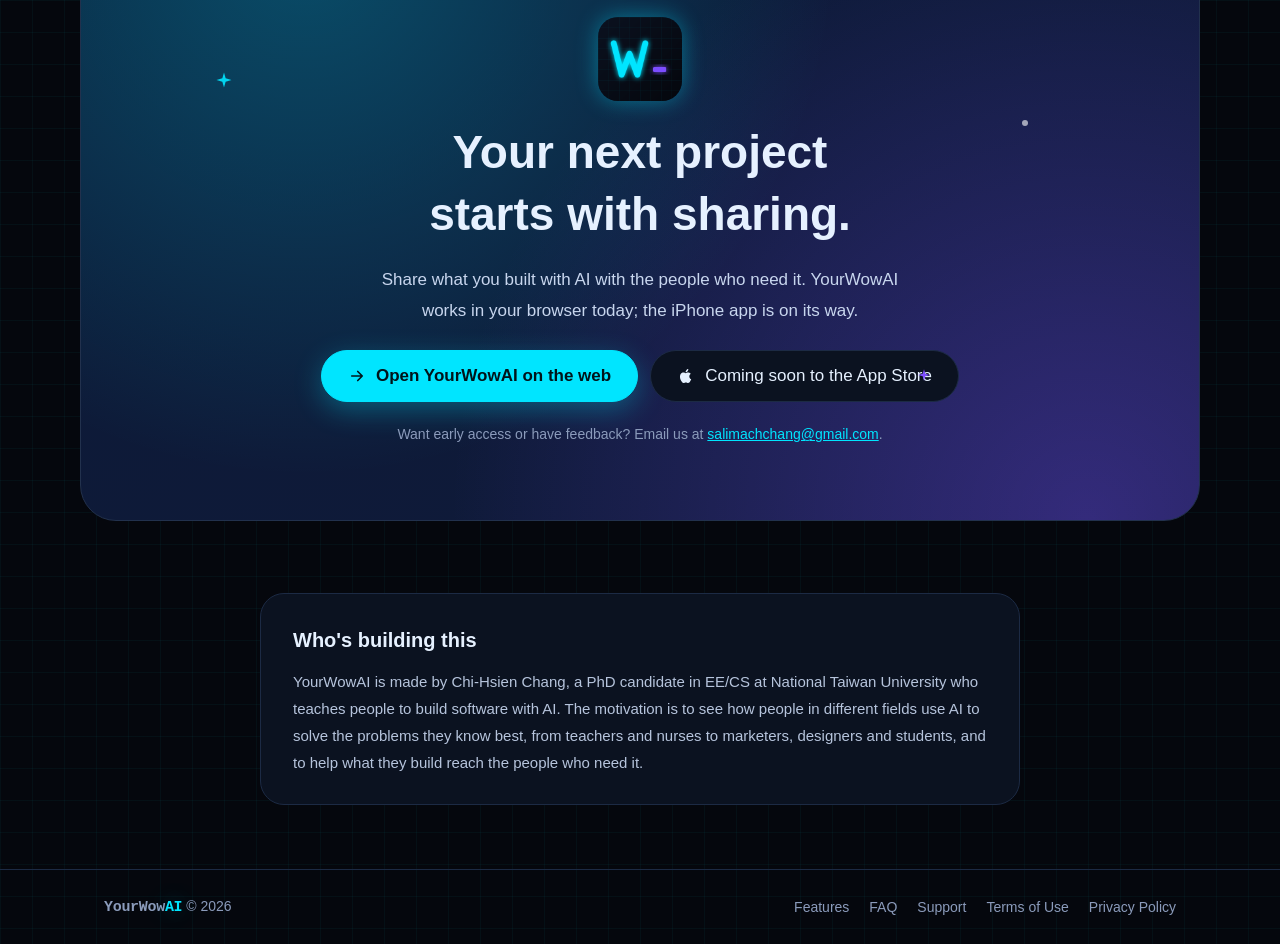
==== commit 3b761bb0: "Move the app screenshots section up, right after the intro Co-Authored-By: Claude Opus 5.5 <noreply@" ====
--- a/index.html
+++ b/index.html
@@ -76,82 +76,6 @@
   </div>
 </section>
 
-<section id="features" class="section">
-  <div class="container">
-    <div class="section-head">
-      <h2>A stage for what you build with AI</h2>
-      <p>Everything a post needs, and nothing it doesn't.</p>
-    </div>
-    <div class="grid">
-      <div class="card">
-        <div class="icon-box"><svg width="24" height="24" viewBox="0 0 24 24" fill="none" stroke="#00e5ff" stroke-width="2" stroke-linecap="round" stroke-linejoin="round" aria-hidden="true"><rect x="3" y="5" width="18" height="14" rx="3"></rect><circle cx="12" cy="12" r="3.2"></circle><path d="M8 5l1.5-2h5L16 5"></path></svg></div>
-        <h3>Show, don't tell</h3>
-        <p>Every post needs a screenshot or a YouTube demo. Swipe or tap through up to 10 screenshots, and demos play right in the post. People get what your tool does at a glance, tap <strong>Try it</strong> to use it, and <strong>Learn it</strong> to see how you built it.</p>
-      </div>
-      <div class="card">
-        <div class="icon-box"><svg width="24" height="24" viewBox="0 0 24 24" fill="none" stroke="#00e5ff" stroke-width="2" stroke-linecap="round" stroke-linejoin="round" aria-hidden="true"><path d="M2 7l10-4 10 4-10 4z"></path><path d="M6 9v5c0 1.7 2.7 3 6 3s6-1.3 6-3V9"></path><path d="M22 7v6"></path></svg></div>
-        <h3>Learn how it was built</h3>
-        <p>Tap <strong>Learn it</strong> for the creator's tutorial: a free preview video for everyone, then unlock the full tutorial video (YouTube, Vimeo, Loom…) and the exact prompts and steps. Creators can set a price; unlocking is free during beta. Every post also has an <strong>AI tutor</strong> button, right next to Try it, for asking how it was built. Looking for something to learn from? The <strong>Learn it</strong> tab on the home screen shows only posts that come with a tutorial, newest first, and you can narrow it down by category.</p>
-      </div>
-      <div class="card">
-        <div class="icon-box"><svg width="24" height="24" viewBox="0 0 24 24" fill="none" stroke="#00e5ff" stroke-width="2" stroke-linecap="round" stroke-linejoin="round" aria-hidden="true"><path d="M13 2 4 14h7l-1 8 9-12h-7z"></path></svg></div>
-        <h3>Cool or Not Cool</h3>
-        <p>Instead of likes, people vote Cool or Not Cool. Honest feedback tells you who your tool works for and what to build next. The Top tab ranks the most Cool projects this week, this month or of all time.</p>
-      </div>
-      <div class="card">
-        <div class="icon-box"><svg width="24" height="24" viewBox="0 0 24 24" fill="none" stroke="#00e5ff" stroke-width="2" stroke-linecap="round" stroke-linejoin="round" aria-hidden="true"><path d="M9 19c-5 1.5-5-2.5-7-3m14 6v-3.87a3.37 3.37 0 0 0-.94-2.61c3.14-.35 6.44-1.54 6.44-7A5.44 5.44 0 0 0 20 4.77 5.07 5.07 0 0 0 19.91 1S18.73.65 16 2.48a13.38 13.38 0 0 0-7 0C6.27.65 5.09 1 5.09 1A5.07 5.07 0 0 0 5 4.77a5.44 5.44 0 0 0-1.5 3.78c0 5.42 3.3 6.61 6.44 7A3.37 3.37 0 0 0 9 18.13V22"></path></svg></div>
-        <h3>Built around GitHub</h3>
-        <p>Pick one of your own repos from a list, or paste any repo link, and the post fills itself in: name, description, website and the AI tools you used. Every post links back to the source code and shows the repo's GitHub stars; tap the <svg class="inline-star" width="1em" height="1em" style="width:1em;height:1em;vertical-align:-0.14em;flex:none" viewBox="0 0 24 24" fill="none" stroke="currentColor" stroke-width="2" stroke-linejoin="round" aria-hidden="true"><path d="M12 3l2.7 5.6 6.1.9-4.4 4.3 1 6.1L12 17l-5.4 2.9 1-6.1-4.4-4.3 6.1-.9z"></path></svg> to star it on GitHub.</p>
-      </div>
-      <div class="card">
-        <div class="icon-box"><svg width="24" height="24" viewBox="0 0 24 24" fill="none" stroke="#00e5ff" stroke-width="2" stroke-linecap="round" aria-hidden="true"><circle cx="11" cy="11" r="7"></circle><path d="M20 20l-3.5-3.5"></path></svg></div>
-        <h3>Found by the right people</h3>
-        <p>Pick the AI you built with (Claude, Claude Code, ChatGPT, Gemini, Grok, Cursor and more, or add your own) so people can find your work by tool or keyword instead of scrolling past it.</p>
-      </div>
-      <div class="card">
-        <div class="icon-box"><svg width="24" height="24" viewBox="0 0 24 24" fill="none" stroke="#00e5ff" stroke-width="2" stroke-linecap="round" stroke-linejoin="round" aria-hidden="true"><path d="M6 8a6 6 0 0 1 12 0c0 7 3 9 3 9H3s3-2 3-9"></path><path d="M10.3 21a1.94 1.94 0 0 0 3.4 0"></path></svg></div>
-        <h3>Instant feedback</h3>
-        <p>Reply right under any comment and tap ⚡ on the ones you like, so conversations stay together. Get notified the moment someone votes Cool, comments, replies to you, shares your project or follows you, and when people you follow share something new. Tap Followers or Following on any profile to see exactly who.</p>
-      </div>
-      <div class="card">
-        <div class="icon-box"><svg width="24" height="24" viewBox="0 0 24 24" fill="none" stroke="#00e5ff" stroke-width="2" stroke-linecap="round" stroke-linejoin="round" aria-hidden="true"><path d="M21 12a8.5 8.5 0 0 1-12.6 7.4L3 21l1.6-5.4A8.5 8.5 0 1 1 21 12z"></path></svg></div>
-        <h3>Your next opportunity</h3>
-        <p>Add your GitHub, socials or email to your profile. People who like your work can reach you, and your next collaboration might start here. Tapping your Email button copies the address, so it works even without a mail app.</p>
-      </div>
-      <div class="card">
-        <div class="icon-box"><svg width="24" height="24" viewBox="0 0 24 24" fill="none" stroke="#00e5ff" stroke-width="2" stroke-linecap="round" stroke-linejoin="round" aria-hidden="true"><path d="M12 3l7 3v6c0 4.5-3 7.5-7 9-4-1.5-7-4.5-7-9V6z"></path><path d="M9 12l2 2 4-4"></path></svg></div>
-        <h3>A friendly place to share</h3>
-        <p>New accounts verify their email, which keeps fake accounts out. Report what doesn't belong, block anyone you don't want to see, and posts reported by several people are hidden automatically. Our team reviews every report: we restore what's fine, take down what isn't, and suspend accounts that keep breaking the rules.</p>
-      </div>
-      <div class="card">
-        <div class="icon-box"><svg width="24" height="24" viewBox="0 0 24 24" fill="none" stroke="#00e5ff" stroke-width="2" stroke-linecap="round" stroke-linejoin="round" aria-hidden="true"><rect x="3" y="3" width="7" height="7" rx="1.5"></rect><rect x="14" y="3" width="7" height="7" rx="1.5"></rect><rect x="3" y="14" width="7" height="7" rx="1.5"></rect><rect x="14" y="14" width="7" height="7" rx="1.5"></rect></svg></div>
-        <h3>Browse by what you care about</h3>
-        <p>Every project is tagged with what it's for: education, finance, health, games, developer tools and more. Pick a category and see only what matters to you.</p>
-      </div>
-      <div class="card">
-        <div class="icon-box"><svg width="24" height="24" viewBox="0 0 24 24" fill="none" stroke="#00e5ff" stroke-width="2" stroke-linecap="round" stroke-linejoin="round" aria-hidden="true"><path d="M12 20h9"></path><path d="M16.5 3.5a2.1 2.1 0 0 1 3 3L7 19l-4 1 1-4z"></path></svg></div>
-        <h3>Keep your post up to date</h3>
-        <p>Shipped a new version? Edit your post any time: swap screenshots, update the demo, change the description or add categories. Arrange your profile in any order, and pin your best 3 projects (and 3 favorite shares) to the top. Changed your mind about something you shared? Unshare it in one tap.</p>
-      </div>
-      <div class="card">
-        <div class="icon-box"><svg width="24" height="24" viewBox="0 0 24 24" fill="none" stroke="#00e5ff" stroke-width="2" stroke-linecap="round" stroke-linejoin="round" aria-hidden="true"><path d="M22 2 11 13"></path><path d="M22 2 15 22l-4-9-9-4z"></path></svg></div>
-        <h3>Pass it on</h3>
-        <p>Found something great? Share it to your profile's Shared tab with one tap, or send the link anywhere. Links show a preview with the project's screenshot and name on LINE, Facebook, Threads, X and Discord. Every post shows how many comments and shares it has.</p>
-      </div>
-      <div class="card">
-        <div class="icon-box"><svg width="24" height="24" viewBox="0 0 24 24" fill="none" stroke="#00e5ff" stroke-width="2" stroke-linecap="round" stroke-linejoin="round" aria-hidden="true"><rect x="4" y="11" width="16" height="10" rx="2"></rect><path d="M8 11V7a4 4 0 0 1 8 0v4"></path></svg></div>
-        <h3>Sign in your way</h3>
-        <p>Continue with GitHub, Google or Sign in with Apple on iPhone, or use a username and password (verified with a code sent to your email, which also lets you reset a forgotten password). Link more than one to the same account.</p>
-      </div>
-      <div class="card">
-        <div class="icon-box"><svg width="24" height="24" viewBox="0 0 24 24" fill="none" stroke="#00e5ff" stroke-width="2" stroke-linecap="round" stroke-linejoin="round" aria-hidden="true"><rect x="5" y="7" width="14" height="12" rx="3"></rect><path d="M12 3v4"></path><circle cx="12" cy="3" r="1"></circle><path d="M9.5 12h.01M14.5 12h.01"></path><path d="M9.5 15.5h5"></path><path d="M2 12h3M19 12h3"></path></svg></div>
-        <h3>Let your AI post for you</h3>
-        <p>Create a private AI Webhook URL and hand it to Claude Code, ChatGPT, n8n or GitHub Actions. Your AI can share the project the moment it ships, and update the post when you release a new version.</p>
-      </div>
-    </div>
-  </div>
-</section>
-
 <section class="section-alt" aria-labelledby="screens-title">
   <div class="container">
     <div class="section-head">
@@ -170,7 +94,83 @@
   </div>
 </section>
 
-<section id="how" class="section" style="padding-top: 72px;">
+<section id="features" class="section" style="padding-top: 72px;">
+  <div class="container">
+    <div class="section-head">
+      <h2>A stage for what you build with AI</h2>
+      <p>Everything a post needs, and nothing it doesn't.</p>
+    </div>
+    <div class="grid">
+      <div class="card">
+        <div class="icon-box"><svg width="24" height="24" viewBox="0 0 24 24" fill="none" stroke="#00e5ff" stroke-width="2" stroke-linecap="round" stroke-linejoin="round" aria-hidden="true"><rect x="3" y="5" width="18" height="14" rx="3"></rect><circle cx="12" cy="12" r="3.2"></circle><path d="M8 5l1.5-2h5L16 5"></path></svg></div>
+        <h3>Show, don't tell</h3>
+        <p>Every post needs a screenshot or a YouTube demo. Swipe or tap through up to 10 screenshots, and demos play right in the post. People get what your tool does at a glance, tap <strong>Try it</strong> to use it, and <strong>Learn it</strong> to see how you built it.</p>
+      </div>
+      <div class="card">
+        <div class="icon-box"><svg width="24" height="24" viewBox="0 0 24 24" fill="none" stroke="#00e5ff" stroke-width="2" stroke-linecap="round" stroke-linejoin="round" aria-hidden="true"><path d="M2 7l10-4 10 4-10 4z"></path><path d="M6 9v5c0 1.7 2.7 3 6 3s6-1.3 6-3V9"></path><path d="M22 7v6"></path></svg></div>
+        <h3>Learn how it was built</h3>
+        <p>Tap <strong>Learn it</strong> for the creator's tutorial: a free preview video for everyone, then unlock the full tutorial video (YouTube, Vimeo, Loom…) and the exact prompts and steps. Creators can set a price; unlocking is free during beta. Every post also has an <strong>AI tutor</strong> button, right next to Try it, for asking how it was built. Looking for something to learn from? The <strong>Learn it</strong> tab on the home screen shows only posts that come with a tutorial, newest first, and you can narrow it down by category.</p>
+      </div>
+      <div class="card">
+        <div class="icon-box"><svg width="24" height="24" viewBox="0 0 24 24" fill="none" stroke="#00e5ff" stroke-width="2" stroke-linecap="round" stroke-linejoin="round" aria-hidden="true"><path d="M13 2 4 14h7l-1 8 9-12h-7z"></path></svg></div>
+        <h3>Cool or Not Cool</h3>
+        <p>Instead of likes, people vote Cool or Not Cool. Honest feedback tells you who your tool works for and what to build next. The Top tab ranks the most Cool projects this week, this month or of all time.</p>
+      </div>
+      <div class="card">
+        <div class="icon-box"><svg width="24" height="24" viewBox="0 0 24 24" fill="none" stroke="#00e5ff" stroke-width="2" stroke-linecap="round" stroke-linejoin="round" aria-hidden="true"><path d="M9 19c-5 1.5-5-2.5-7-3m14 6v-3.87a3.37 3.37 0 0 0-.94-2.61c3.14-.35 6.44-1.54 6.44-7A5.44 5.44 0 0 0 20 4.77 5.07 5.07 0 0 0 19.91 1S18.73.65 16 2.48a13.38 13.38 0 0 0-7 0C6.27.65 5.09 1 5.09 1A5.07 5.07 0 0 0 5 4.77a5.44 5.44 0 0 0-1.5 3.78c0 5.42 3.3 6.61 6.44 7A3.37 3.37 0 0 0 9 18.13V22"></path></svg></div>
+        <h3>Built around GitHub</h3>
+        <p>Pick one of your own repos from a list, or paste any repo link, and the post fills itself in: name, description, website and the AI tools you used. Every post links back to the source code and shows the repo's GitHub stars; tap the <svg class="inline-star" width="1em" height="1em" style="width:1em;height:1em;vertical-align:-0.14em;flex:none" viewBox="0 0 24 24" fill="none" stroke="currentColor" stroke-width="2" stroke-linejoin="round" aria-hidden="true"><path d="M12 3l2.7 5.6 6.1.9-4.4 4.3 1 6.1L12 17l-5.4 2.9 1-6.1-4.4-4.3 6.1-.9z"></path></svg> to star it on GitHub.</p>
+      </div>
+      <div class="card">
+        <div class="icon-box"><svg width="24" height="24" viewBox="0 0 24 24" fill="none" stroke="#00e5ff" stroke-width="2" stroke-linecap="round" aria-hidden="true"><circle cx="11" cy="11" r="7"></circle><path d="M20 20l-3.5-3.5"></path></svg></div>
+        <h3>Found by the right people</h3>
+        <p>Pick the AI you built with (Claude, Claude Code, ChatGPT, Gemini, Grok, Cursor and more, or add your own) so people can find your work by tool or keyword instead of scrolling past it.</p>
+      </div>
+      <div class="card">
+        <div class="icon-box"><svg width="24" height="24" viewBox="0 0 24 24" fill="none" stroke="#00e5ff" stroke-width="2" stroke-linecap="round" stroke-linejoin="round" aria-hidden="true"><path d="M6 8a6 6 0 0 1 12 0c0 7 3 9 3 9H3s3-2 3-9"></path><path d="M10.3 21a1.94 1.94 0 0 0 3.4 0"></path></svg></div>
+        <h3>Instant feedback</h3>
+        <p>Reply right under any comment and tap ⚡ on the ones you like, so conversations stay together. Get notified the moment someone votes Cool, comments, replies to you, shares your project or follows you, and when people you follow share something new. Tap Followers or Following on any profile to see exactly who.</p>
+      </div>
+      <div class="card">
+        <div class="icon-box"><svg width="24" height="24" viewBox="0 0 24 24" fill="none" stroke="#00e5ff" stroke-width="2" stroke-linecap="round" stroke-linejoin="round" aria-hidden="true"><path d="M21 12a8.5 8.5 0 0 1-12.6 7.4L3 21l1.6-5.4A8.5 8.5 0 1 1 21 12z"></path></svg></div>
+        <h3>Your next opportunity</h3>
+        <p>Add your GitHub, socials or email to your profile. People who like your work can reach you, and your next collaboration might start here. Tapping your Email button copies the address, so it works even without a mail app.</p>
+      </div>
+      <div class="card">
+        <div class="icon-box"><svg width="24" height="24" viewBox="0 0 24 24" fill="none" stroke="#00e5ff" stroke-width="2" stroke-linecap="round" stroke-linejoin="round" aria-hidden="true"><path d="M12 3l7 3v6c0 4.5-3 7.5-7 9-4-1.5-7-4.5-7-9V6z"></path><path d="M9 12l2 2 4-4"></path></svg></div>
+        <h3>A friendly place to share</h3>
+        <p>New accounts verify their email, which keeps fake accounts out. Report what doesn't belong, block anyone you don't want to see, and posts reported by several people are hidden automatically. Our team reviews every report: we restore what's fine, take down what isn't, and suspend accounts that keep breaking the rules.</p>
+      </div>
+      <div class="card">
+        <div class="icon-box"><svg width="24" height="24" viewBox="0 0 24 24" fill="none" stroke="#00e5ff" stroke-width="2" stroke-linecap="round" stroke-linejoin="round" aria-hidden="true"><rect x="3" y="3" width="7" height="7" rx="1.5"></rect><rect x="14" y="3" width="7" height="7" rx="1.5"></rect><rect x="3" y="14" width="7" height="7" rx="1.5"></rect><rect x="14" y="14" width="7" height="7" rx="1.5"></rect></svg></div>
+        <h3>Browse by what you care about</h3>
+        <p>Every project is tagged with what it's for: education, finance, health, games, developer tools and more. Pick a category and see only what matters to you.</p>
+      </div>
+      <div class="card">
+        <div class="icon-box"><svg width="24" height="24" viewBox="0 0 24 24" fill="none" stroke="#00e5ff" stroke-width="2" stroke-linecap="round" stroke-linejoin="round" aria-hidden="true"><path d="M12 20h9"></path><path d="M16.5 3.5a2.1 2.1 0 0 1 3 3L7 19l-4 1 1-4z"></path></svg></div>
+        <h3>Keep your post up to date</h3>
+        <p>Shipped a new version? Edit your post any time: swap screenshots, update the demo, change the description or add categories. Arrange your profile in any order, and pin your best 3 projects (and 3 favorite shares) to the top. Changed your mind about something you shared? Unshare it in one tap.</p>
+      </div>
+      <div class="card">
+        <div class="icon-box"><svg width="24" height="24" viewBox="0 0 24 24" fill="none" stroke="#00e5ff" stroke-width="2" stroke-linecap="round" stroke-linejoin="round" aria-hidden="true"><path d="M22 2 11 13"></path><path d="M22 2 15 22l-4-9-9-4z"></path></svg></div>
+        <h3>Pass it on</h3>
+        <p>Found something great? Share it to your profile's Shared tab with one tap, or send the link anywhere. Links show a preview with the project's screenshot and name on LINE, Facebook, Threads, X and Discord. Every post shows how many comments and shares it has.</p>
+      </div>
+      <div class="card">
+        <div class="icon-box"><svg width="24" height="24" viewBox="0 0 24 24" fill="none" stroke="#00e5ff" stroke-width="2" stroke-linecap="round" stroke-linejoin="round" aria-hidden="true"><rect x="4" y="11" width="16" height="10" rx="2"></rect><path d="M8 11V7a4 4 0 0 1 8 0v4"></path></svg></div>
+        <h3>Sign in your way</h3>
+        <p>Continue with GitHub, Google or Sign in with Apple on iPhone, or use a username and password (verified with a code sent to your email, which also lets you reset a forgotten password). Link more than one to the same account.</p>
+      </div>
+      <div class="card">
+        <div class="icon-box"><svg width="24" height="24" viewBox="0 0 24 24" fill="none" stroke="#00e5ff" stroke-width="2" stroke-linecap="round" stroke-linejoin="round" aria-hidden="true"><rect x="5" y="7" width="14" height="12" rx="3"></rect><path d="M12 3v4"></path><circle cx="12" cy="3" r="1"></circle><path d="M9.5 12h.01M14.5 12h.01"></path><path d="M9.5 15.5h5"></path><path d="M2 12h3M19 12h3"></path></svg></div>
+        <h3>Let your AI post for you</h3>
+        <p>Create a private AI Webhook URL and hand it to Claude Code, ChatGPT, n8n or GitHub Actions. Your AI can share the project the moment it ships, and update the post when you release a new version.</p>
+      </div>
+    </div>
+  </div>
+</section>
+
+<section id="how" class="section" style="padding-top: 24px;">
   <div class="container">
     <div class="section-head">
       <h2>Share in three steps</h2>
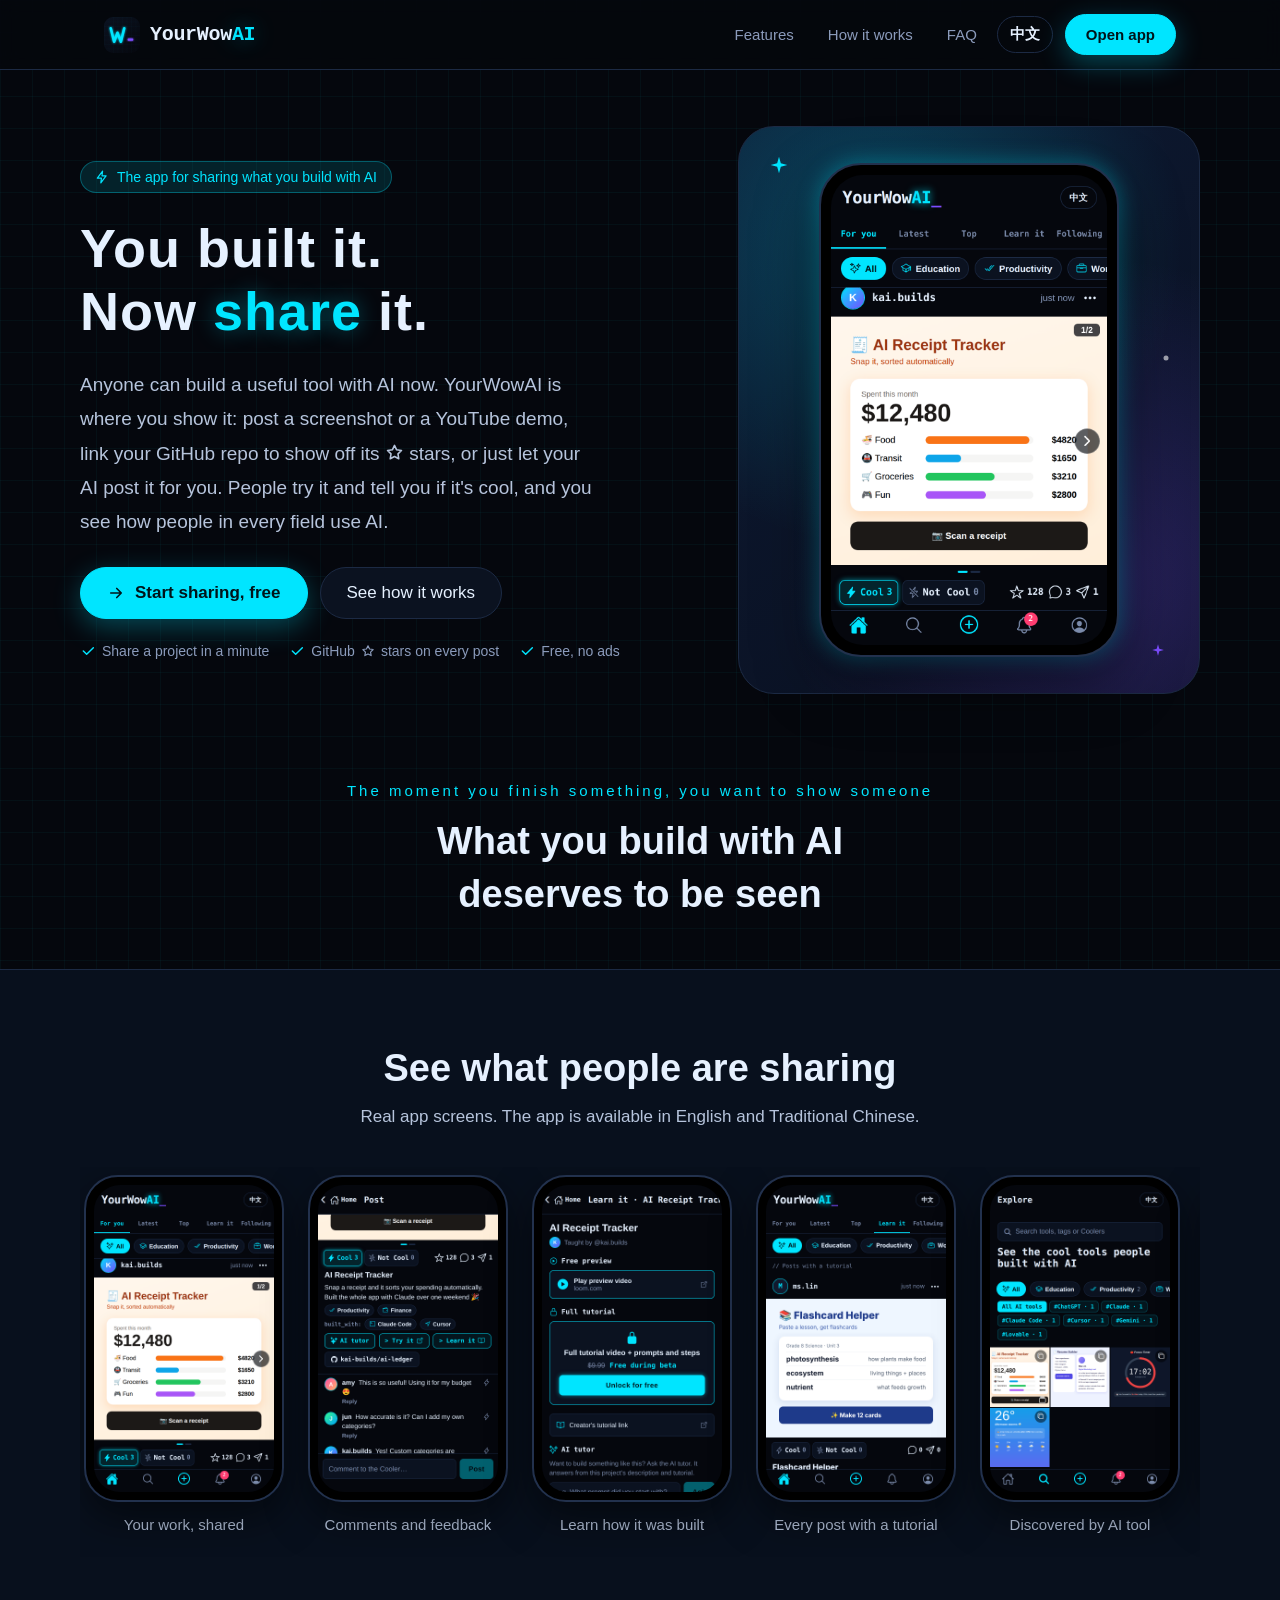
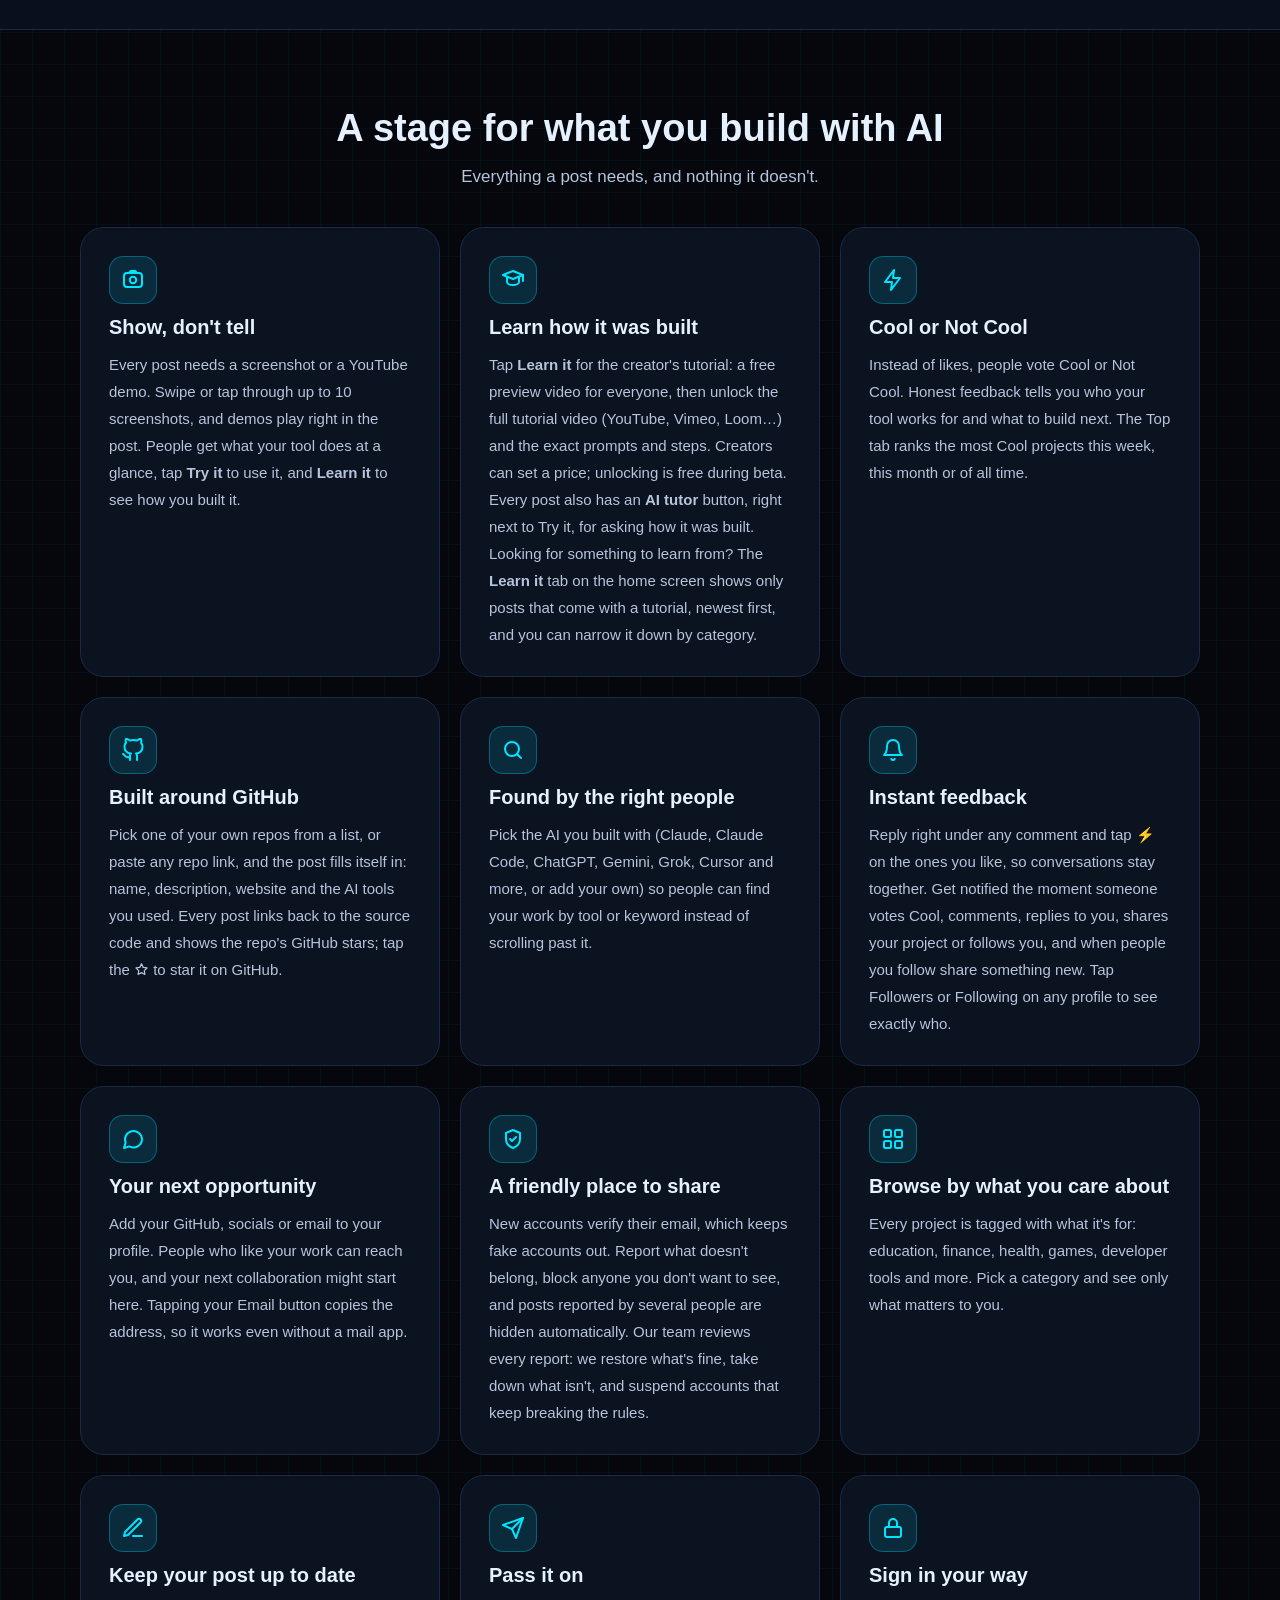
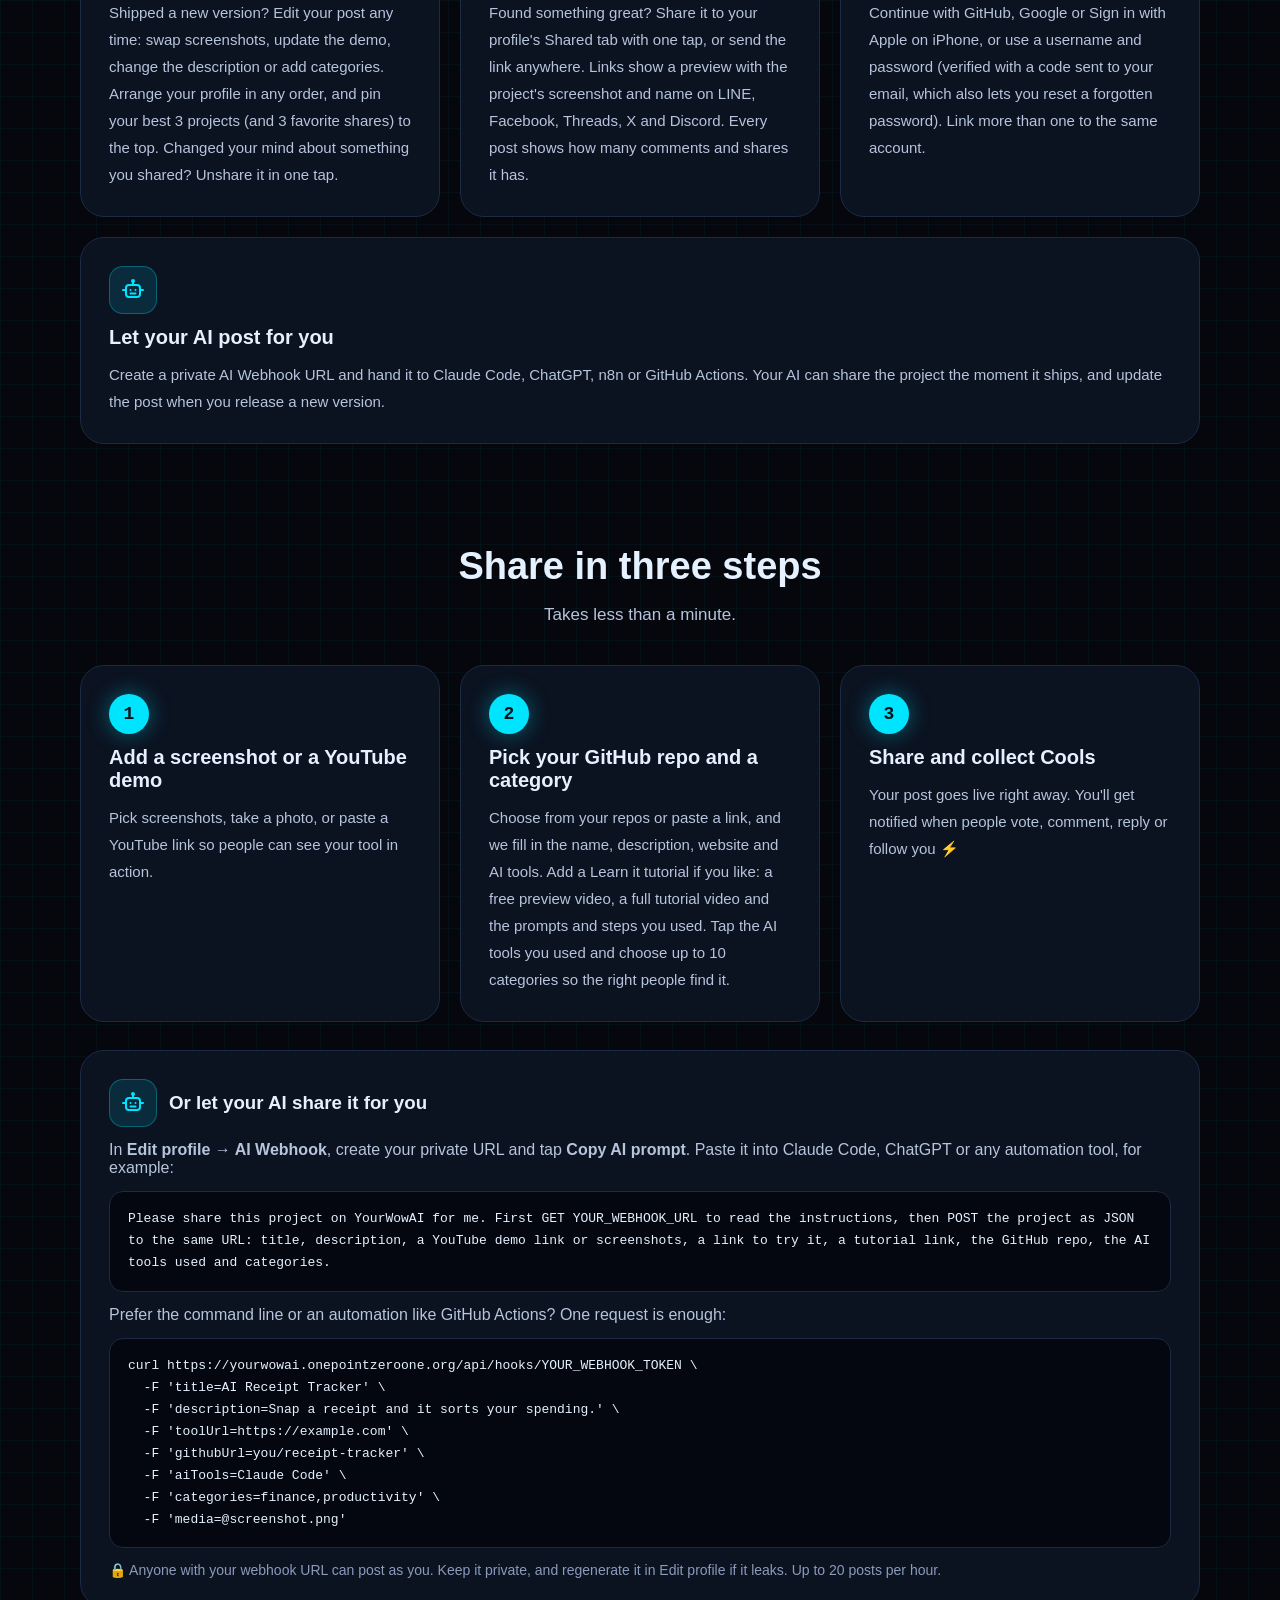
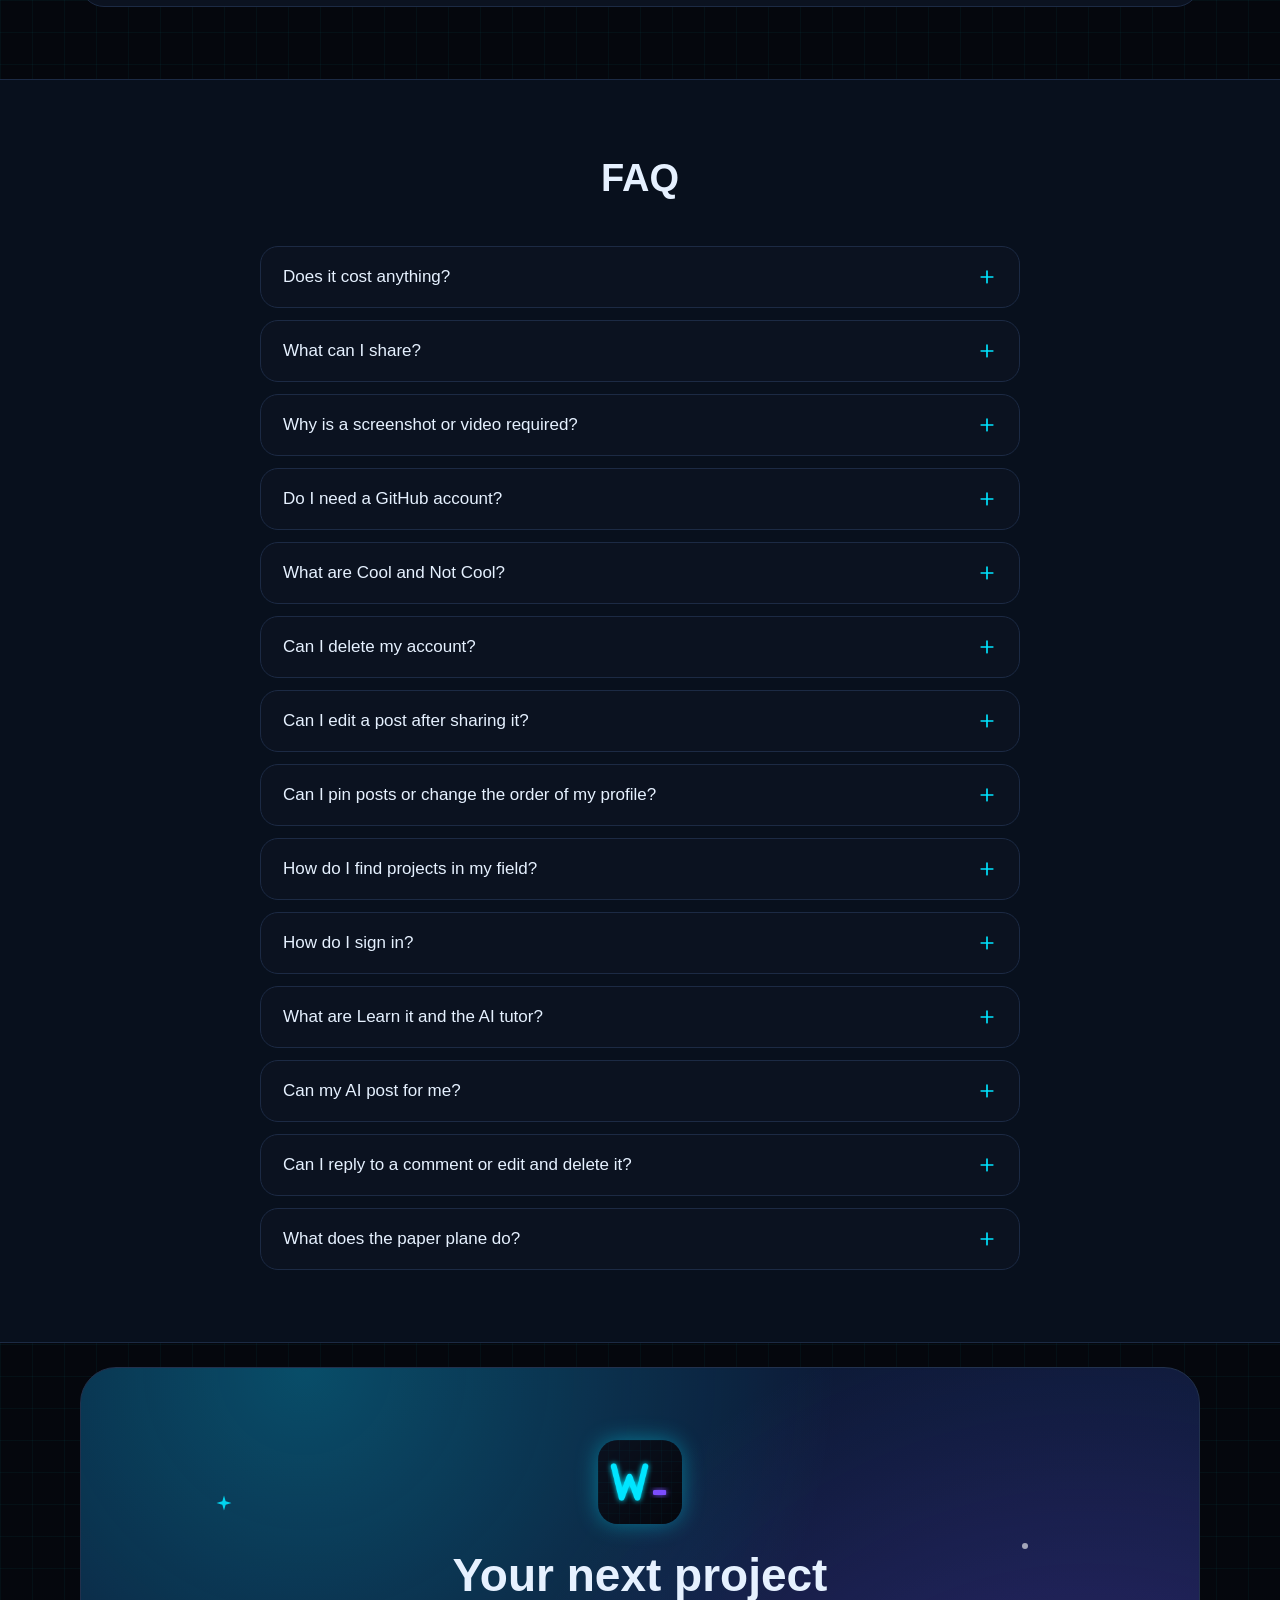
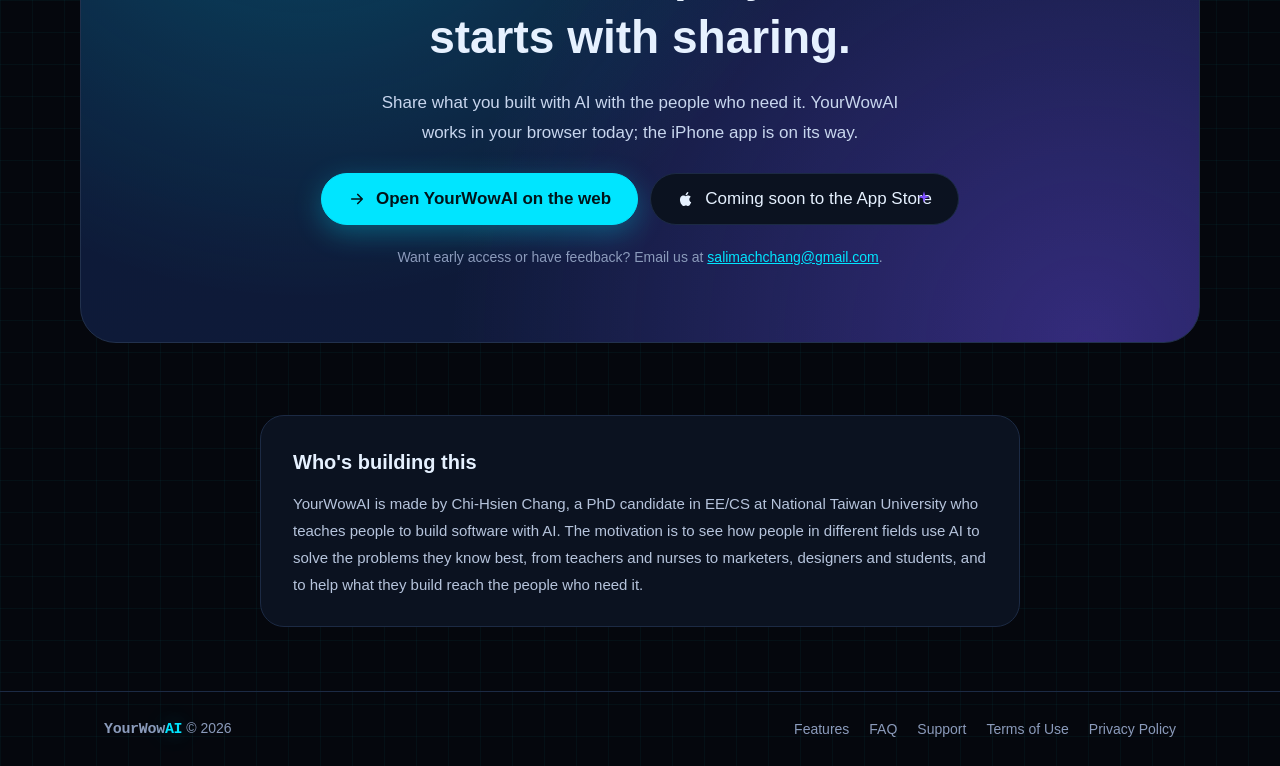
==== commit 7d431c54: "Remove the empathy paragraph from the English home page Co-Authored-By: Claude Opus 5.5 <noreply@ant" ====
--- a/index.html
+++ b/index.html
@@ -72,7 +72,6 @@
   <div class="container">
     <p class="eyebrow">The moment you finish something, you want to show someone</p>
     <h2>What you build with AI<br>deserves to be seen</h2>
-    <p class="body">A teacher builds a grading helper. A nurse builds a shift scheduler. A student builds a study tool. The people who need these tools are usually in the creator's own circle, but there's nowhere to share them, so they get posted in a group chat and forgotten. YourWowAI gives every one of them a home where they can be found, tried and learned from.</p>
   </div>
 </section>
 
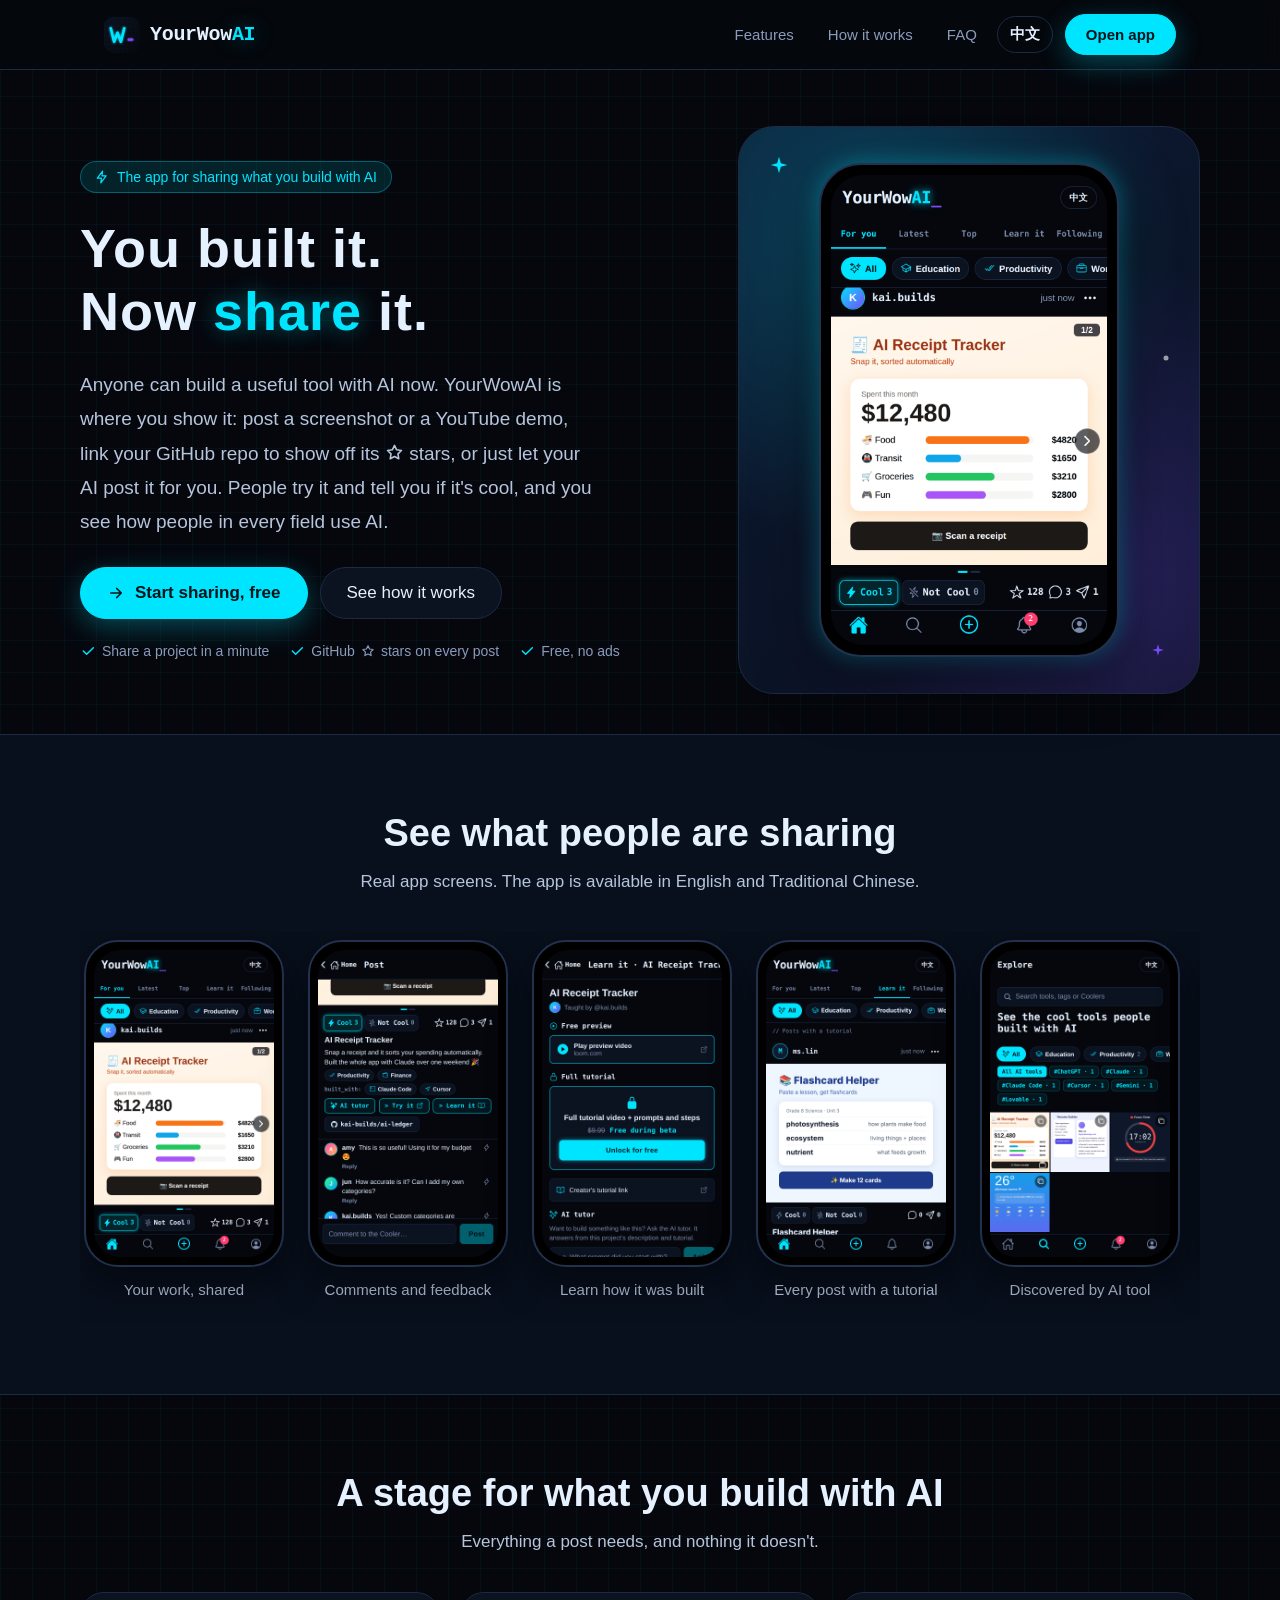
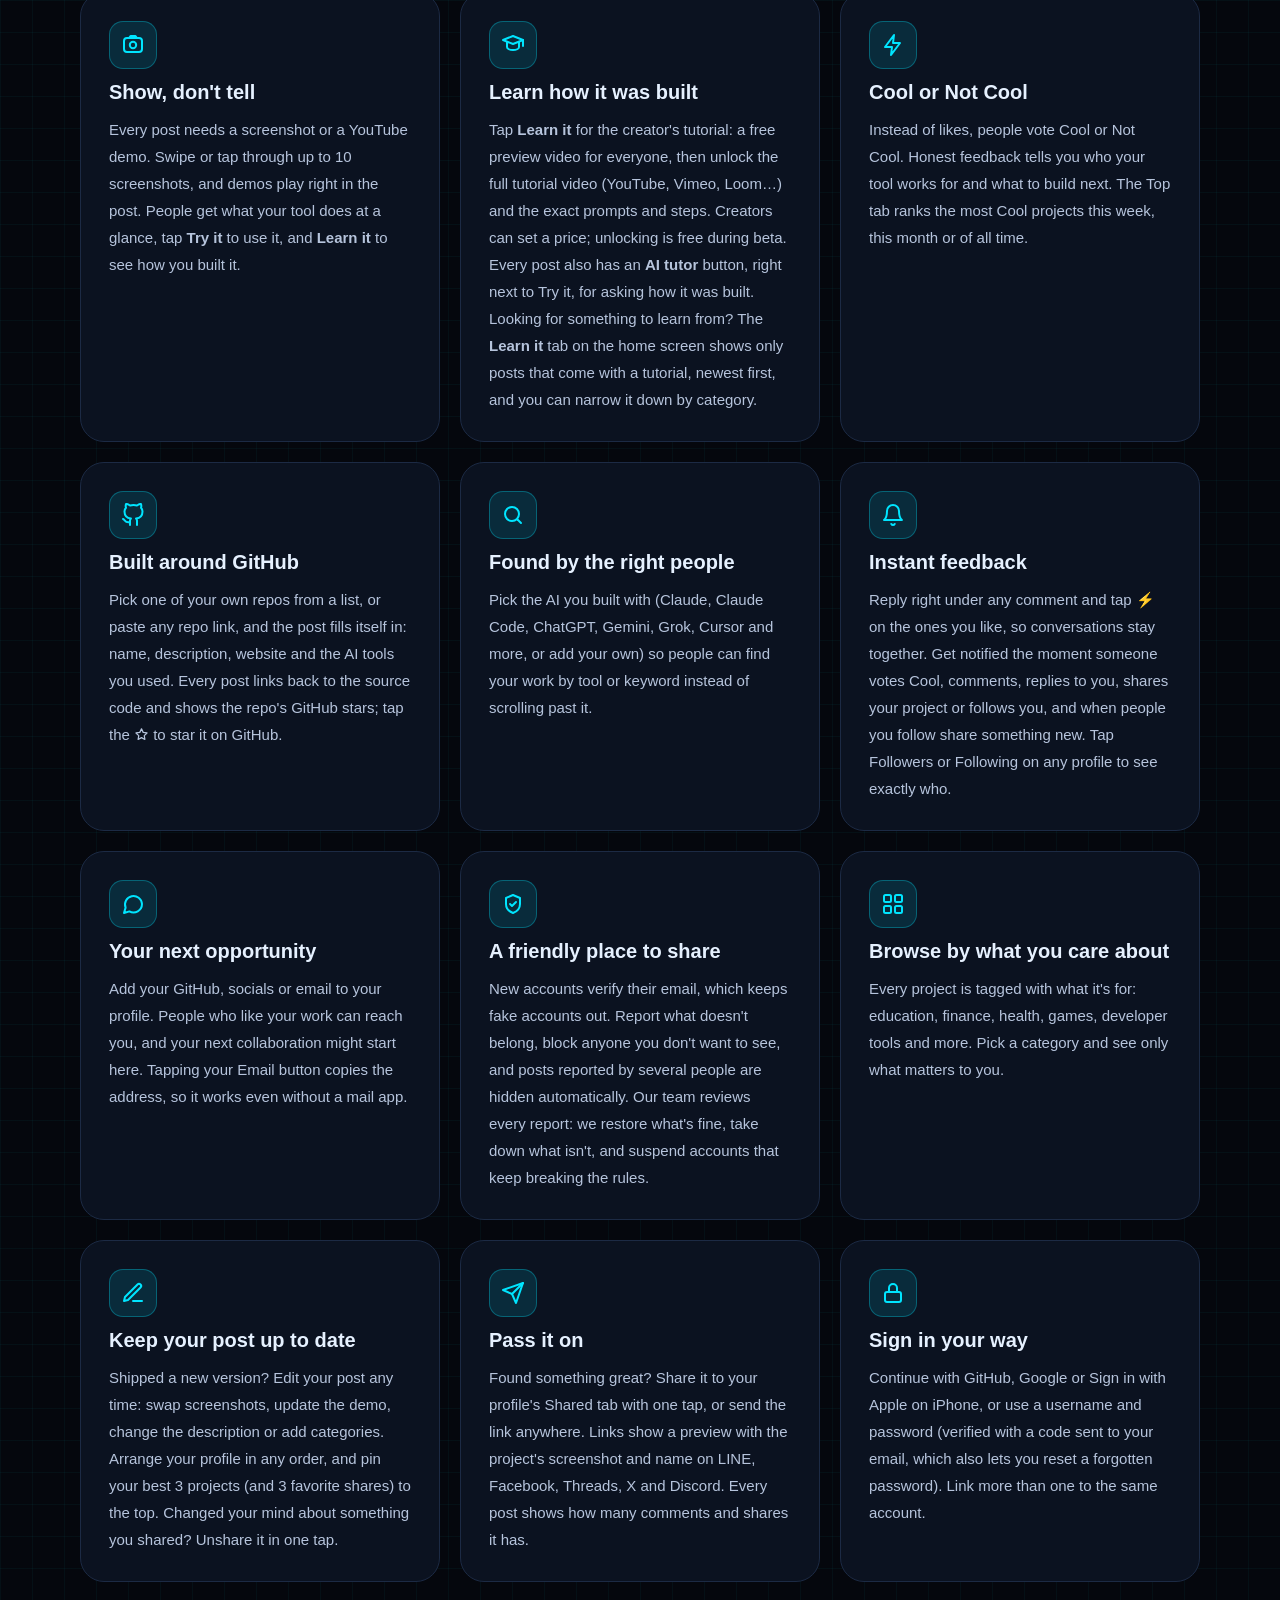
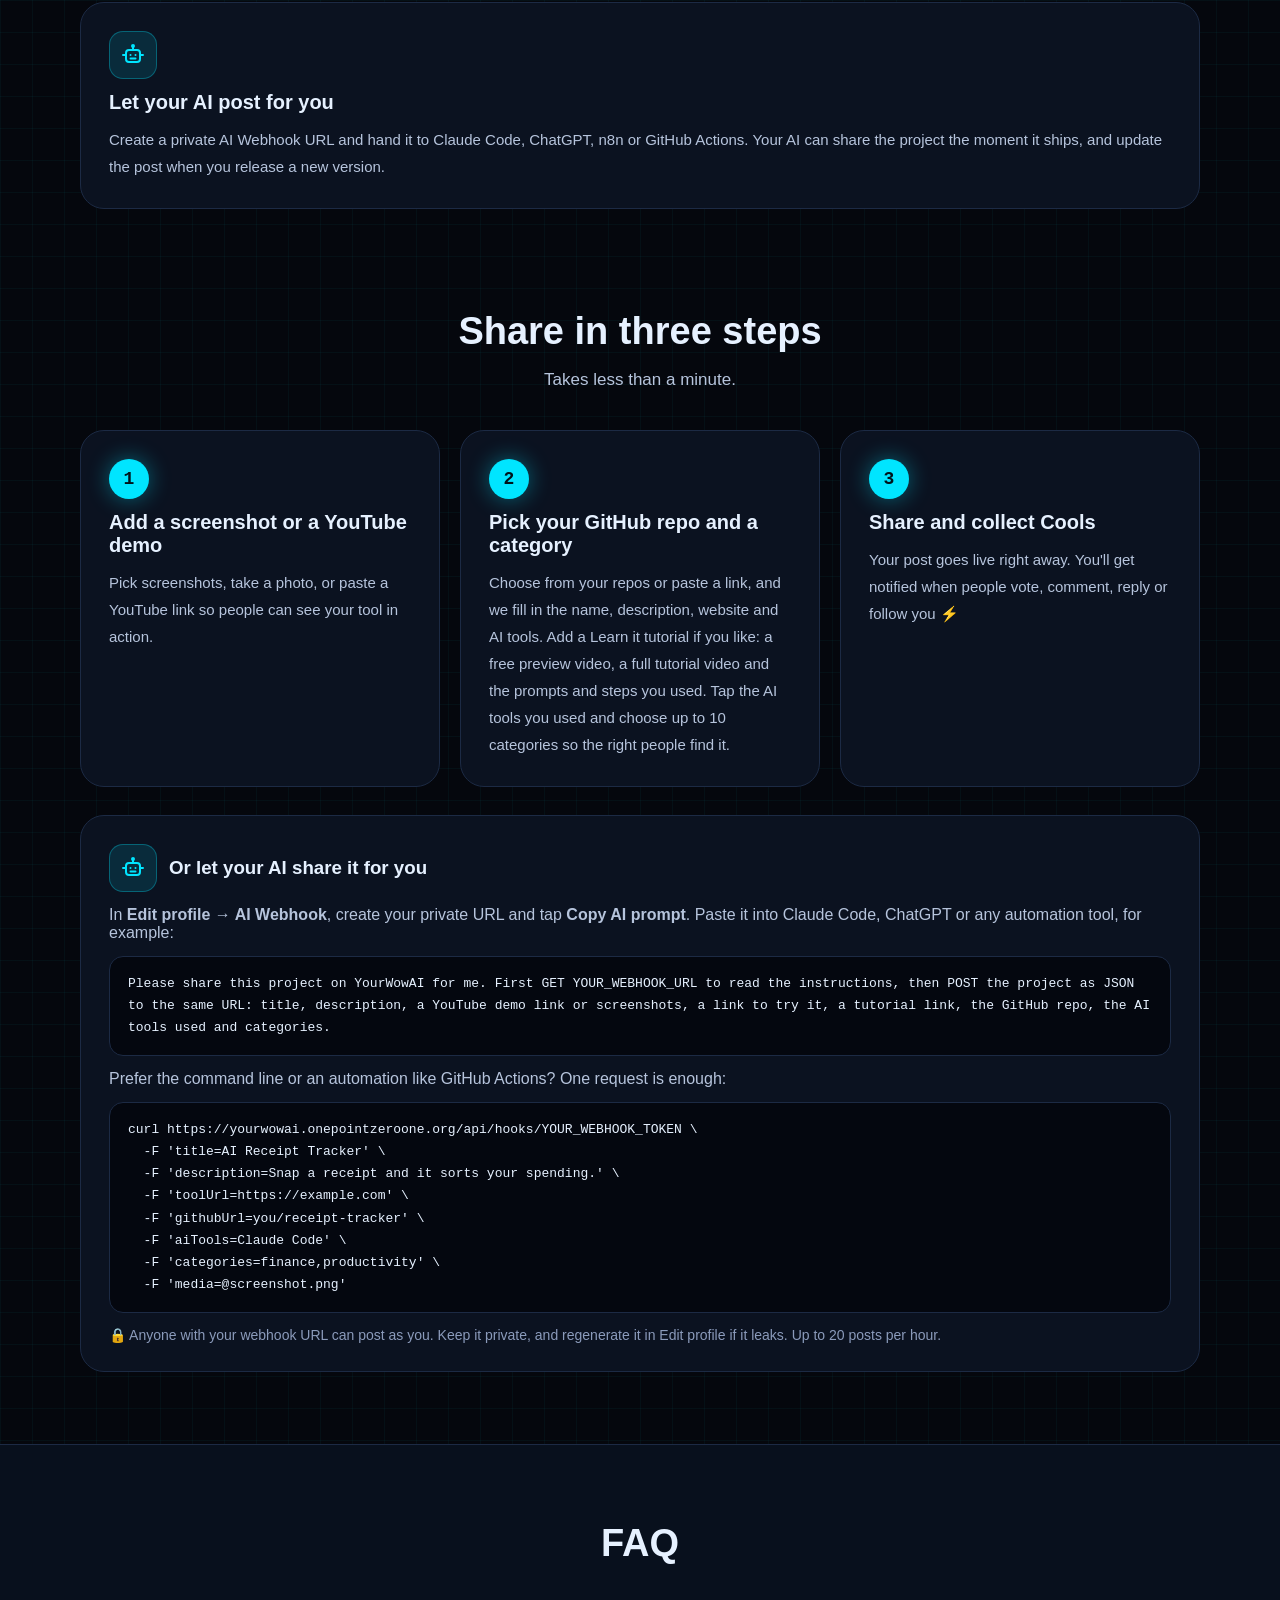
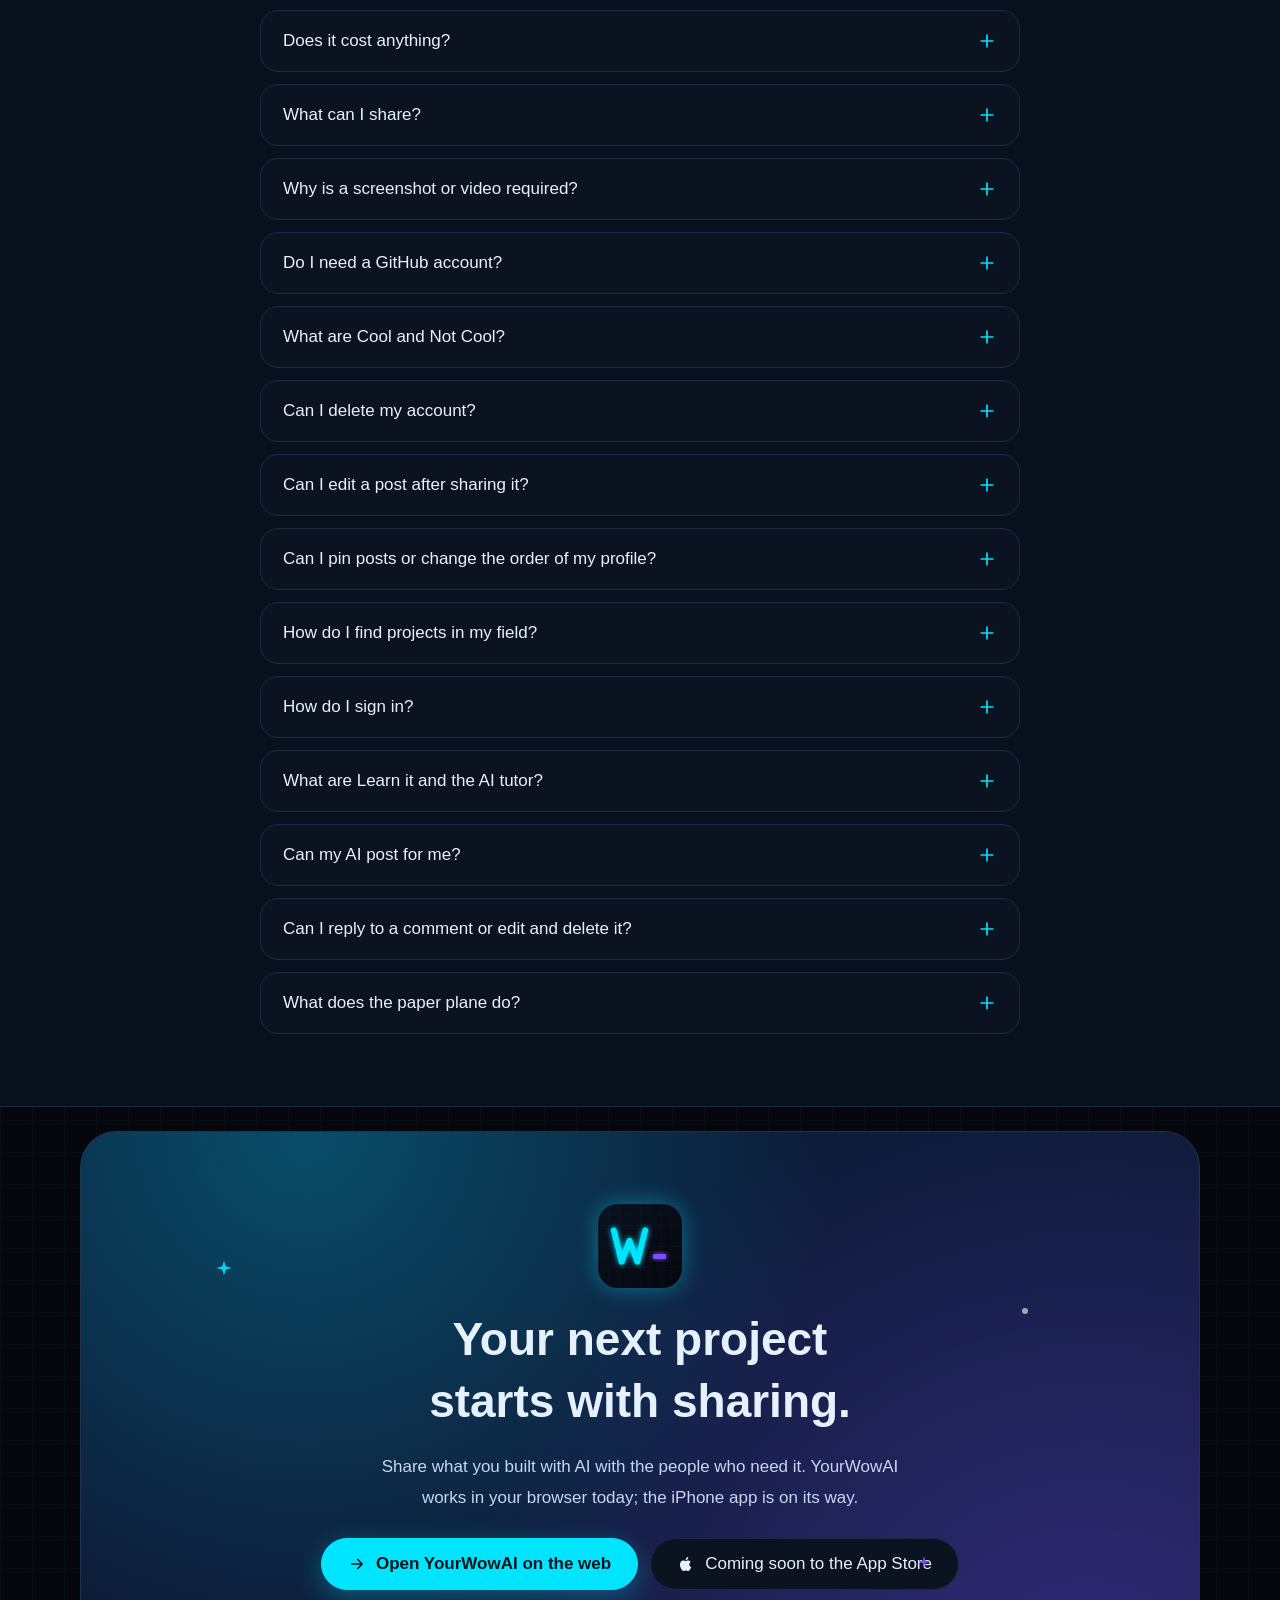
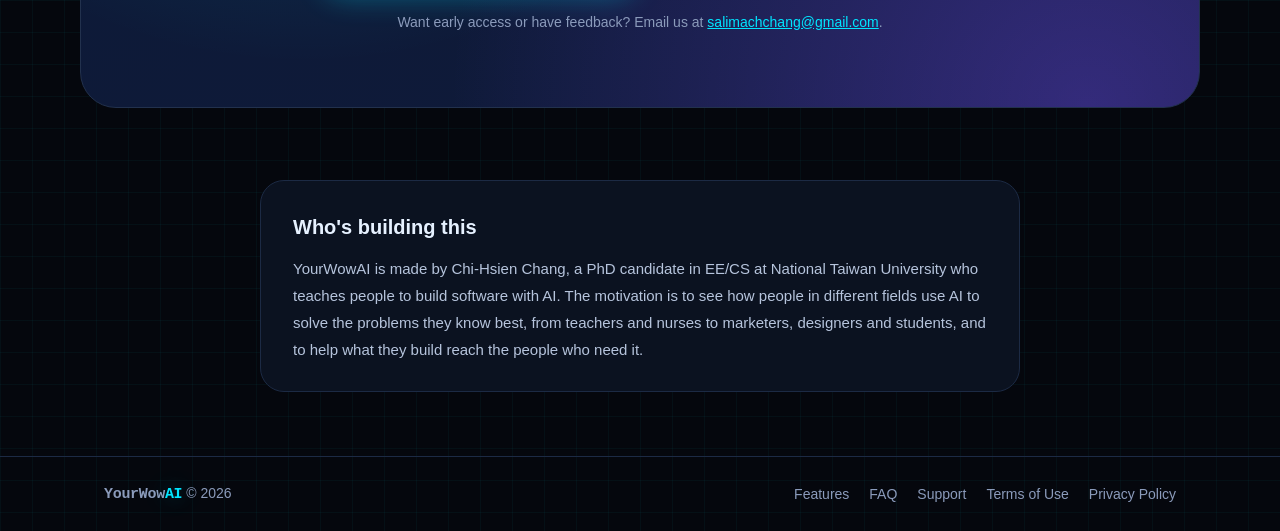
==== commit cbd76f80: "Remove the whole empathy section from both home pages Co-Authored-By: Claude Opus 5.5 <noreply@anthr" ====
--- a/index.html
+++ b/index.html
@@ -68,13 +68,6 @@
   </div>
 </section>
 
-<section class="empathy">
-  <div class="container">
-    <p class="eyebrow">The moment you finish something, you want to show someone</p>
-    <h2>What you build with AI<br>deserves to be seen</h2>
-  </div>
-</section>
-
 <section class="section-alt" aria-labelledby="screens-title">
   <div class="container">
     <div class="section-head">
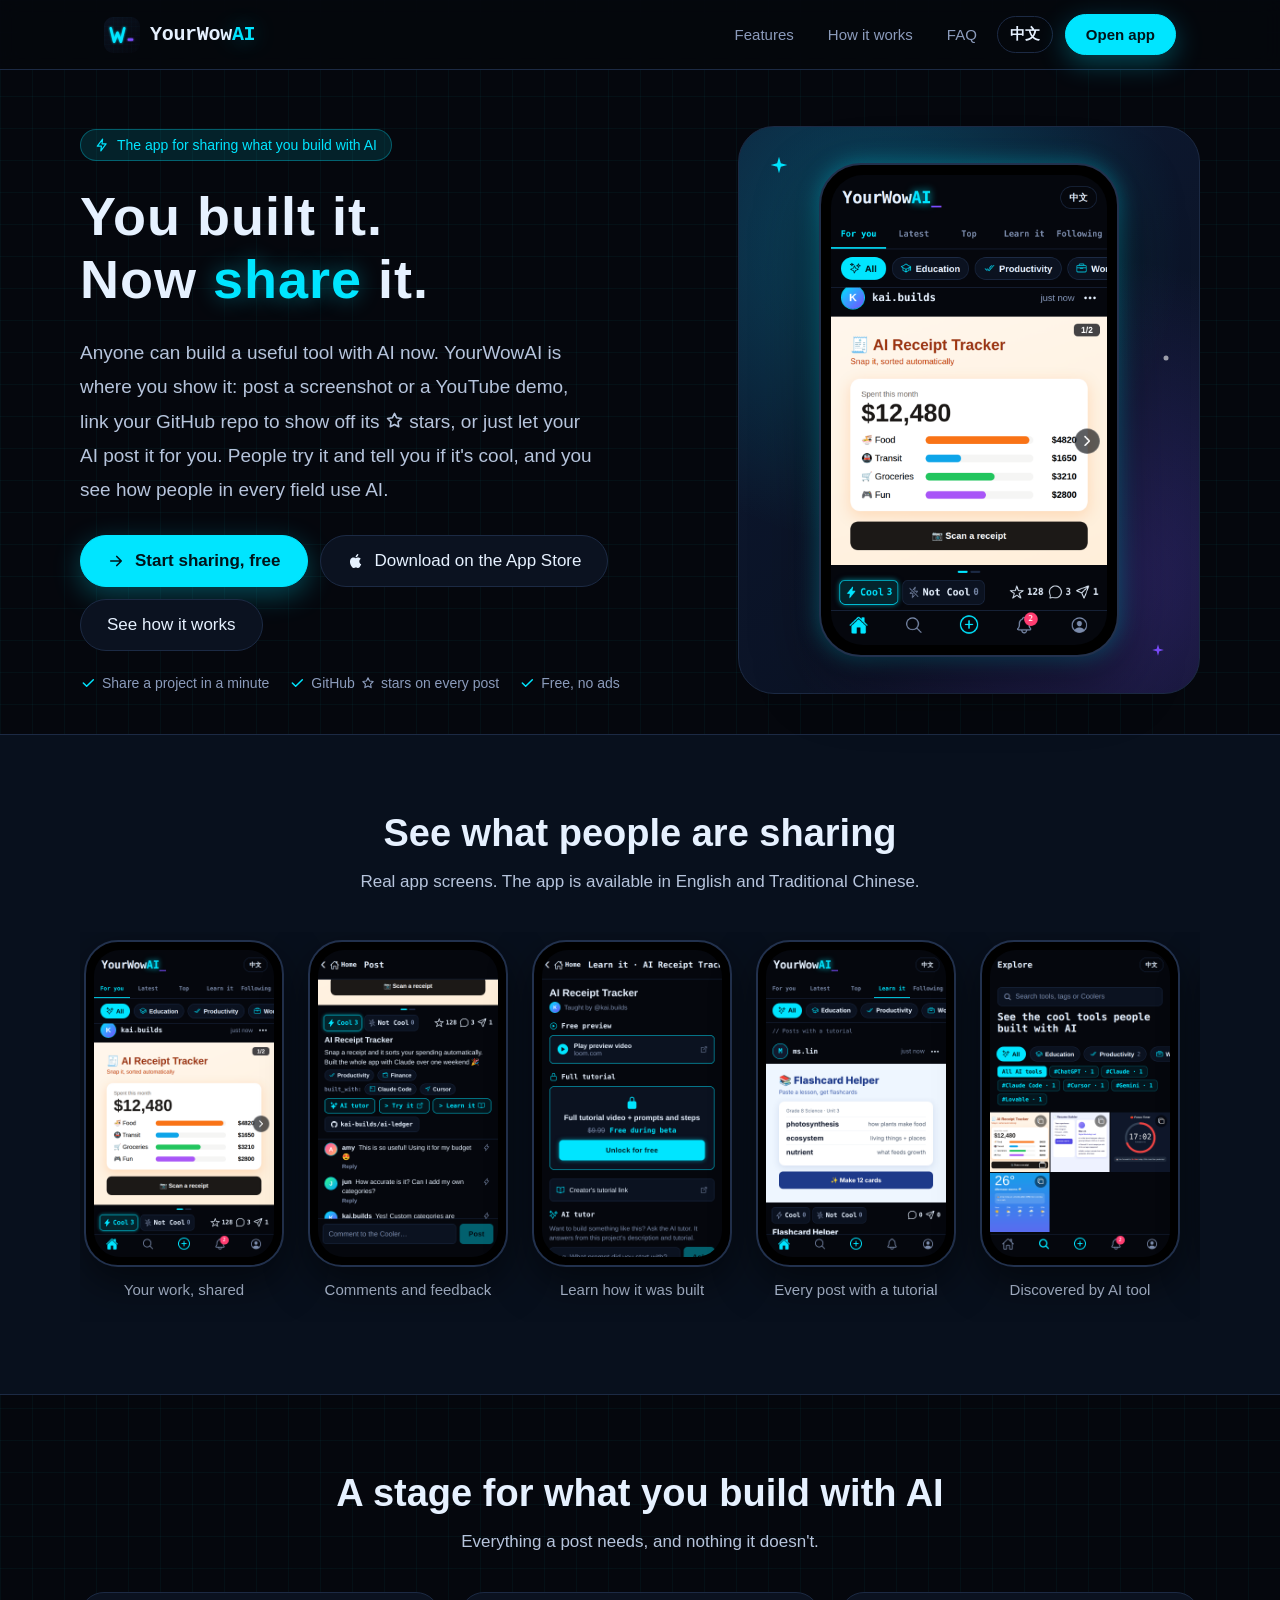
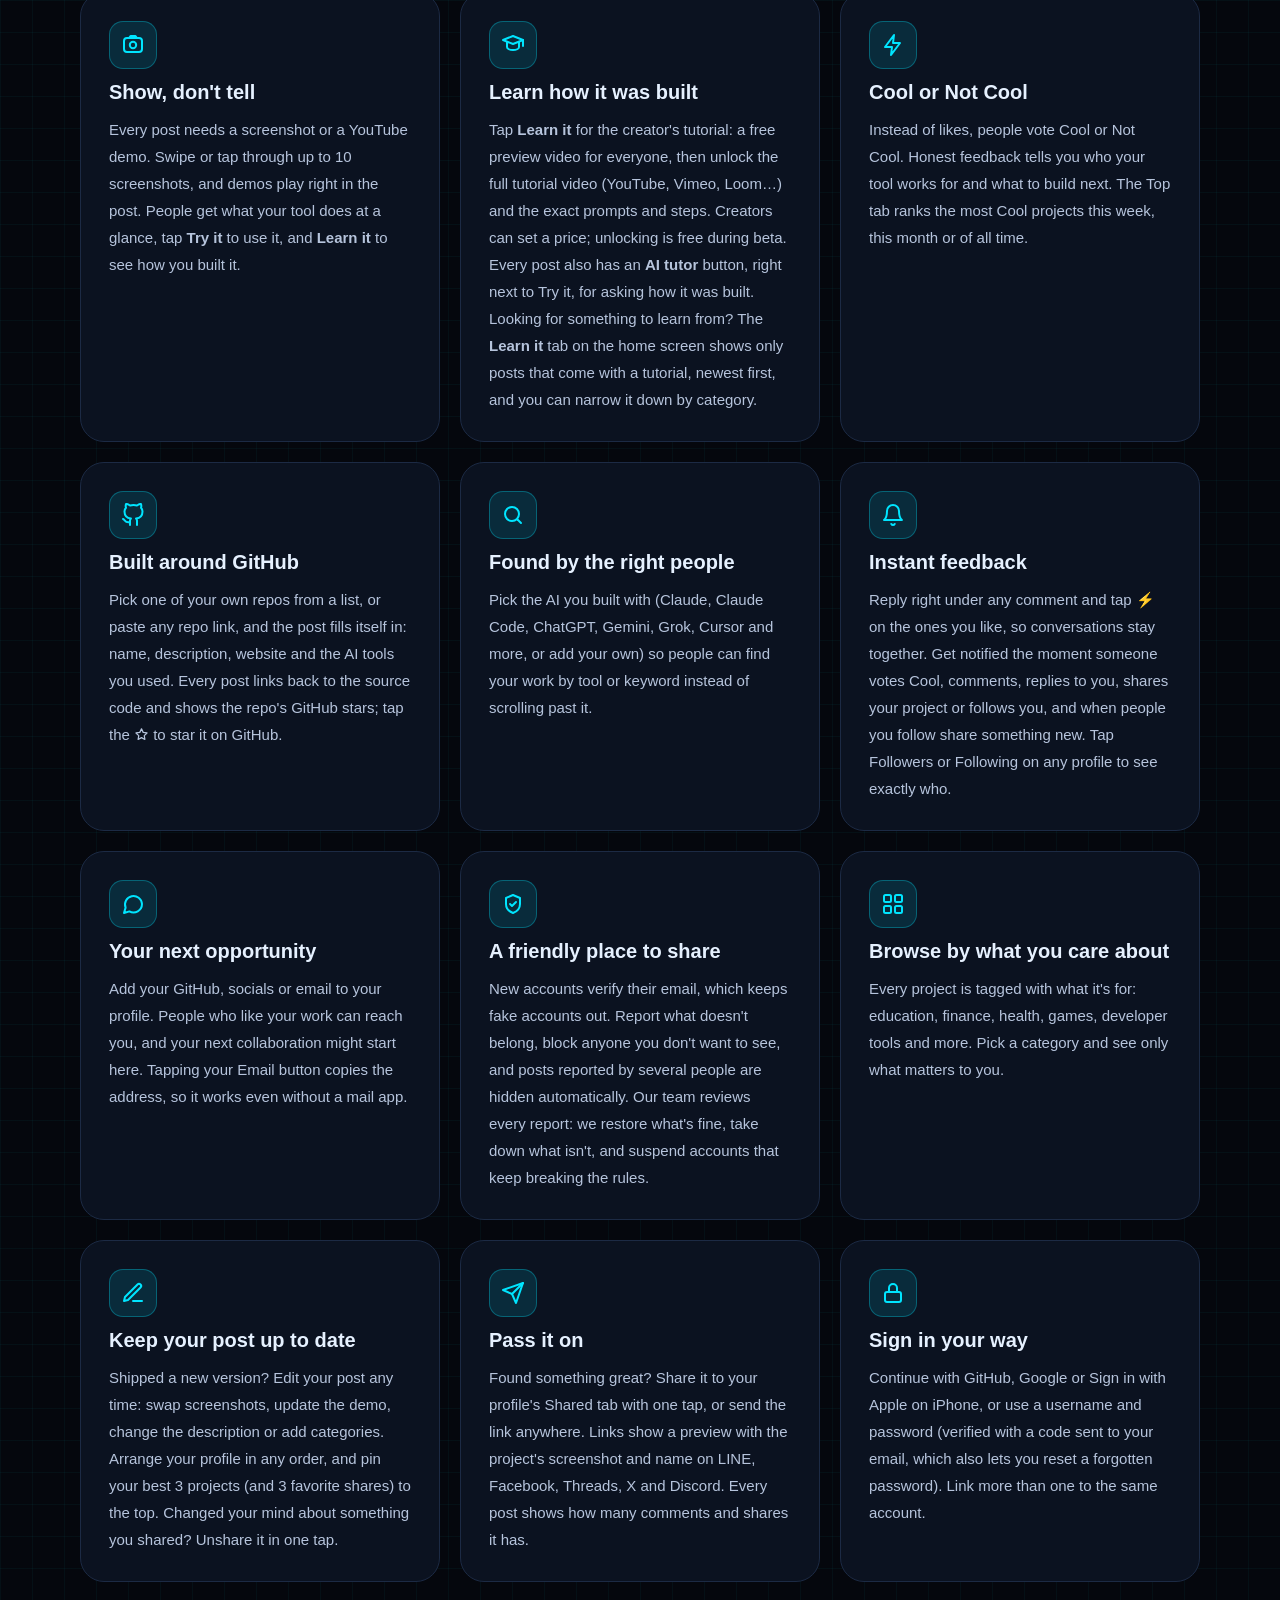
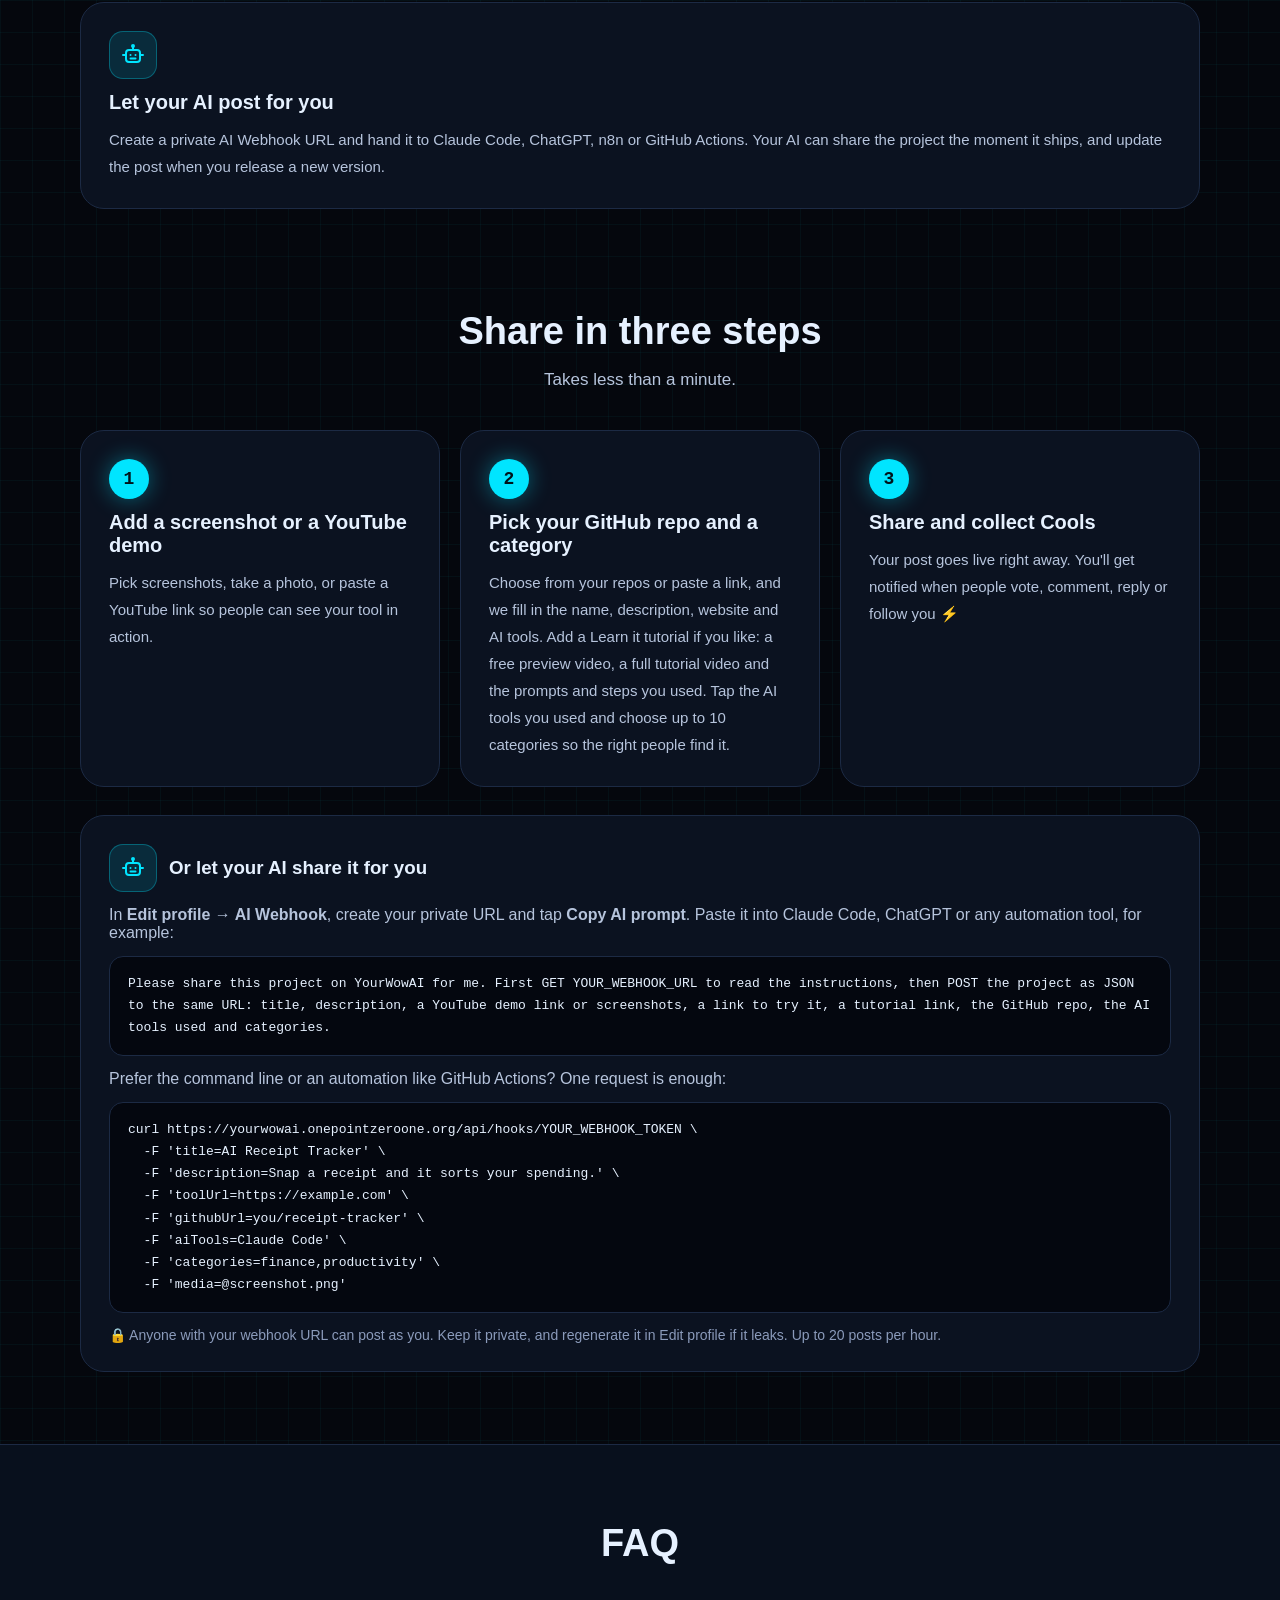
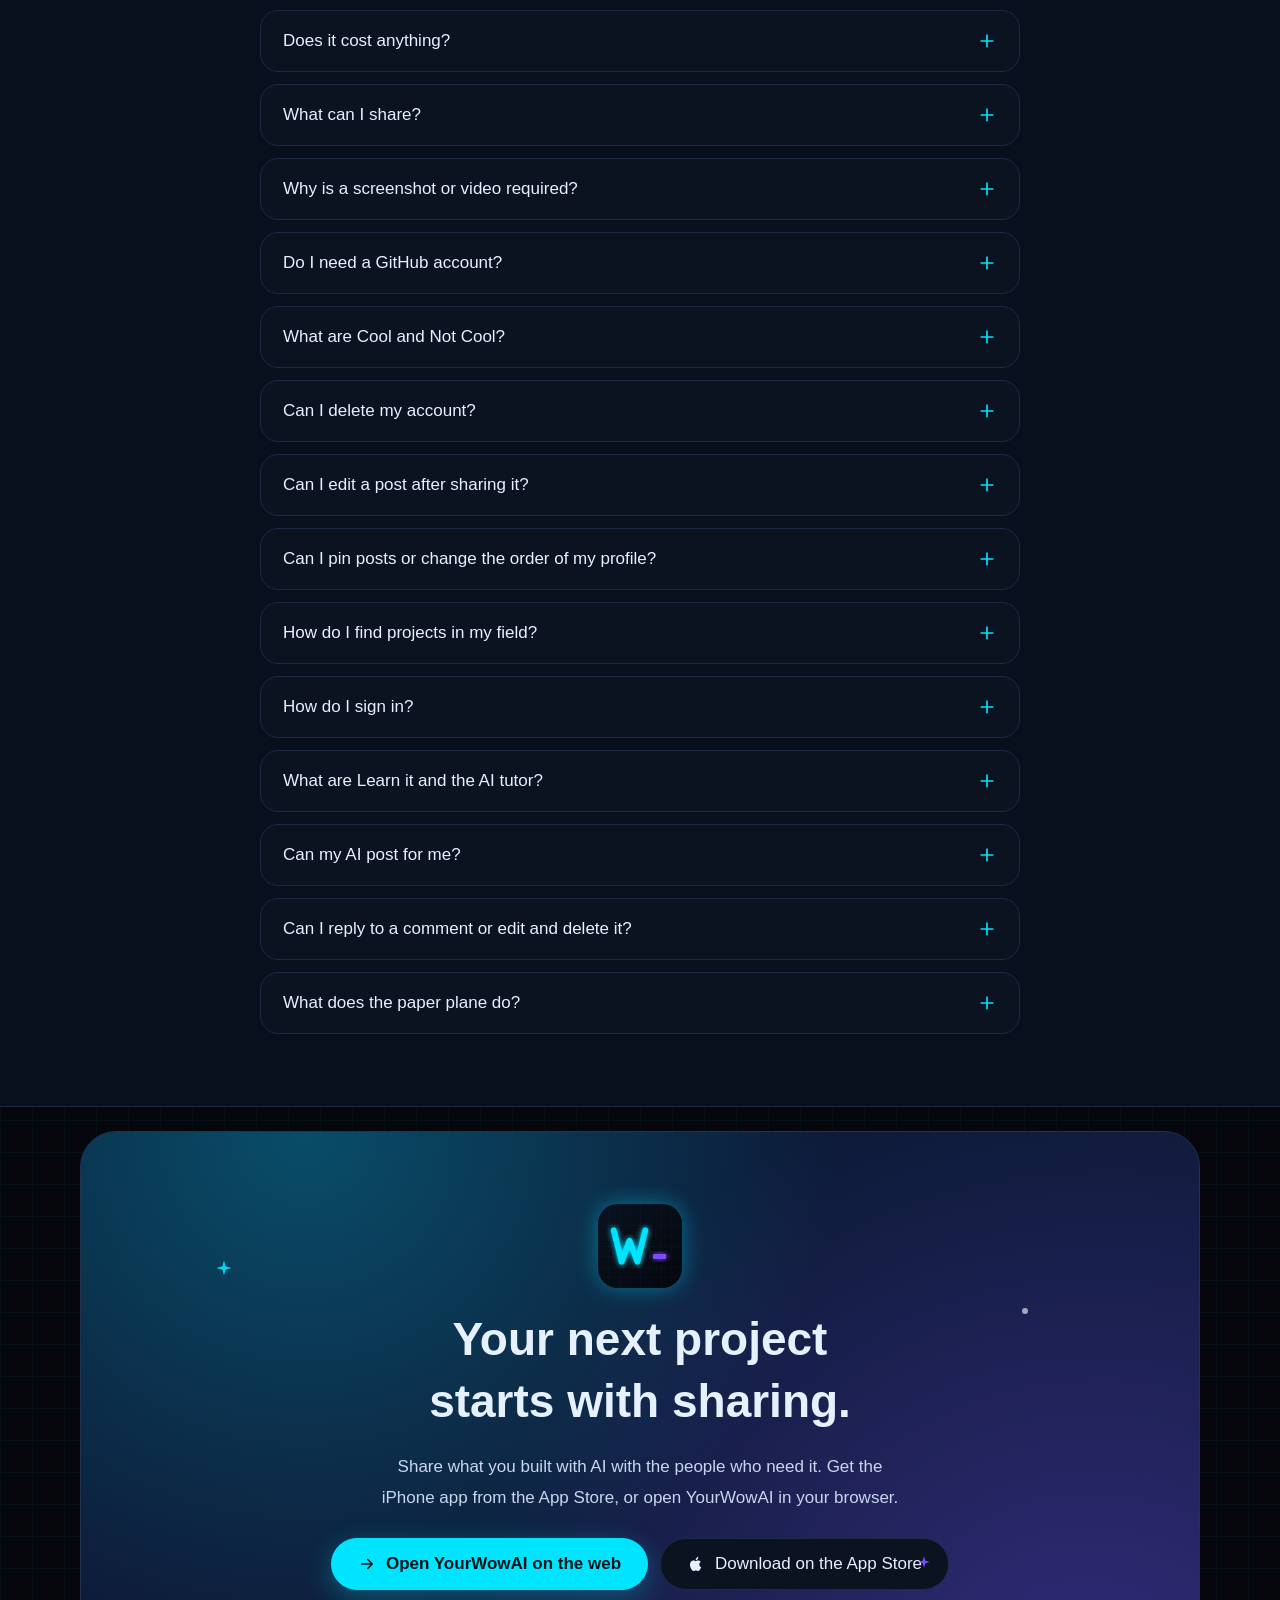
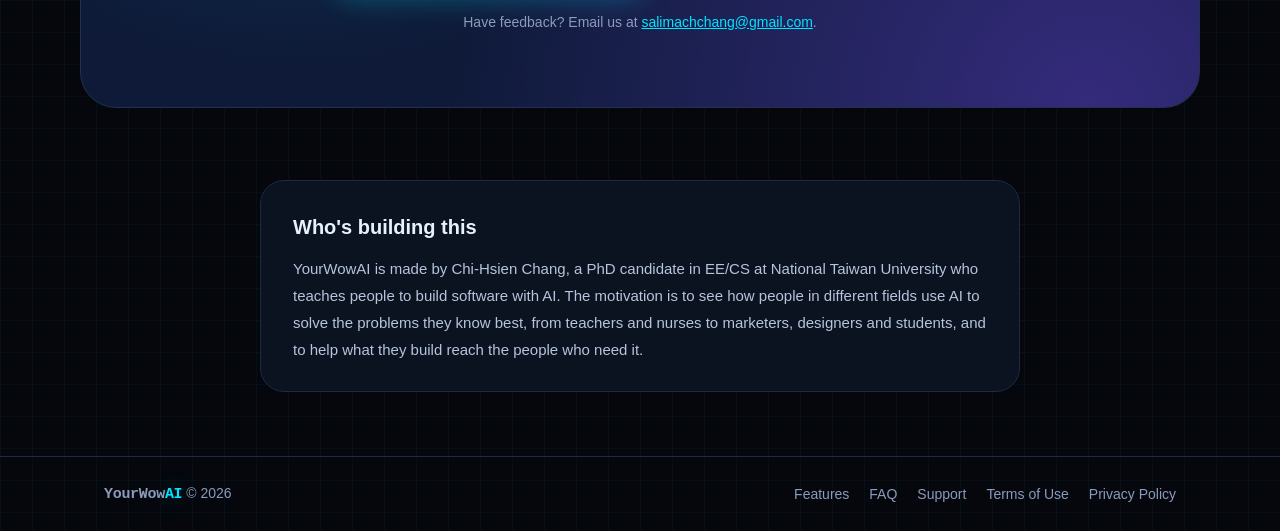
==== commit 808be6e4: "Link the App Store listing now that the iPhone app is live Adds an App Store button to the hero, tur" ====
--- a/index.html
+++ b/index.html
@@ -3,6 +3,7 @@
 <head>
 <meta charset="utf-8">
 <meta name="viewport" content="width=device-width, initial-scale=1">
+<meta name="apple-itunes-app" content="app-id=6827693799">
 <title>YourWowAI | Share the tools you build with AI</title>
 <meta name="description" content="YourWowAI is where people share the tools they build with AI. Post a screenshot or a YouTube demo, link your GitHub repo, and get honest Cool / Not Cool feedback.">
 <meta property="og:title" content="YourWowAI | Share the tools you build with AI">
@@ -47,6 +48,10 @@
           <svg width="18" height="18" viewBox="0 0 24 24" fill="none" stroke="currentColor" stroke-width="2.2" stroke-linecap="round" stroke-linejoin="round" aria-hidden="true"><path d="M5 12h14M13 6l6 6-6 6"></path></svg>
           Start sharing, free
         </a>
+        <a class="btn" href="https://apps.apple.com/app/yourwowai/id6827693799">
+          <svg width="18" height="18" viewBox="0 0 24 24" fill="currentColor" aria-hidden="true"><path d="M16.4 12.6c0-2.3 1.9-3.4 2-3.5-1.1-1.6-2.8-1.8-3.4-1.8-1.4-.1-2.8.9-3.5.9s-1.8-.9-3-.8c-1.5 0-3 .9-3.8 2.3-1.6 2.8-.4 7 1.2 9.3.8 1.1 1.7 2.4 2.9 2.3 1.2 0 1.6-.7 3-.7s1.8.7 3 .7c1.3 0 2.1-1.1 2.8-2.3.9-1.3 1.3-2.6 1.3-2.7 0 0-2.5-1-2.5-3.7zM14.1 5.8c.6-.8 1.1-1.9 1-3-.9 0-2.1.6-2.7 1.4-.6.7-1.1 1.8-1 2.9 1 .1 2.1-.5 2.7-1.3z"></path></svg>
+          Download on the App Store
+        </a>
         <a class="btn" href="#how">See how it works</a>
       </div>
       <div class="checks">
@@ -278,20 +283,19 @@
     <svg class="sparkle" width="14" height="14" viewBox="0 0 24 24" aria-hidden="true" style="bottom: 24%; right: 24%;"><path d="M12 2l2.2 7.8L22 12l-7.8 2.2L12 22l-2.2-7.8L2 12l7.8-2.2z" fill="#7c4dff"></path></svg>
     <img class="app-icon" src="assets/apple-touch-icon.png" alt="YourWowAI app icon" width="84" height="84">
     <h2>Your next project<br>starts with sharing.</h2>
-    <p>Share what you built with AI with the people who need it. YourWowAI works in your browser today; the iPhone app is on its way.</p>
+    <p>Share what you built with AI with the people who need it. Get the iPhone app from the App Store, or open YourWowAI in your browser.</p>
     <p class="live-stats live-stats-center is-loading" data-live-stats><span class="live-dot" aria-hidden="true"></span><span><b data-stat="users">0</b> <span data-plural="users" data-one="AI creator has joined" data-other="AI creators have joined">AI creators have joined</span> · <b data-stat="posts">0</b> <span data-plural="posts" data-one="project shared" data-other="projects shared">projects shared</span></span></p>
     <div class="cta-row cta-center">
       <a class="btn btn-primary" href="https://yourwowai.onepointzeroone.org/?lang=en">
         <svg width="18" height="18" viewBox="0 0 24 24" fill="none" stroke="currentColor" stroke-width="2.2" stroke-linecap="round" stroke-linejoin="round" aria-hidden="true"><path d="M5 12h14M13 6l6 6-6 6"></path></svg>
         Open YourWowAI on the web
       </a>
-    <!-- After the App Store launch, point this button at the App Store link and remove aria-disabled -->
-    <a class="btn" href="#install" aria-disabled="true">
+    <a class="btn" href="https://apps.apple.com/app/yourwowai/id6827693799">
       <svg width="18" height="18" viewBox="0 0 24 24" fill="currentColor" aria-hidden="true"><path d="M16.4 12.6c0-2.3 1.9-3.4 2-3.5-1.1-1.6-2.8-1.8-3.4-1.8-1.4-.1-2.8.9-3.5.9s-1.8-.9-3-.8c-1.5 0-3 .9-3.8 2.3-1.6 2.8-.4 7 1.2 9.3.8 1.1 1.7 2.4 2.9 2.3 1.2 0 1.6-.7 3-.7s1.8.7 3 .7c1.3 0 2.1-1.1 2.8-2.3.9-1.3 1.3-2.6 1.3-2.7 0 0-2.5-1-2.5-3.7zM14.1 5.8c.6-.8 1.1-1.9 1-3-.9 0-2.1.6-2.7 1.4-.6.7-1.1 1.8-1 2.9 1 .1 2.1-.5 2.7-1.3z"></path></svg>
-      Coming soon to the App Store
+      Download on the App Store
     </a>
     </div>
-    <p class="install-note">Want early access or have feedback? Email us at <a href="mailto:salimachchang@gmail.com">salimachchang@gmail.com</a>.</p>
+    <p class="install-note">Have feedback? Email us at <a href="mailto:salimachchang@gmail.com">salimachchang@gmail.com</a>.</p>
   </div>
 </section>
 
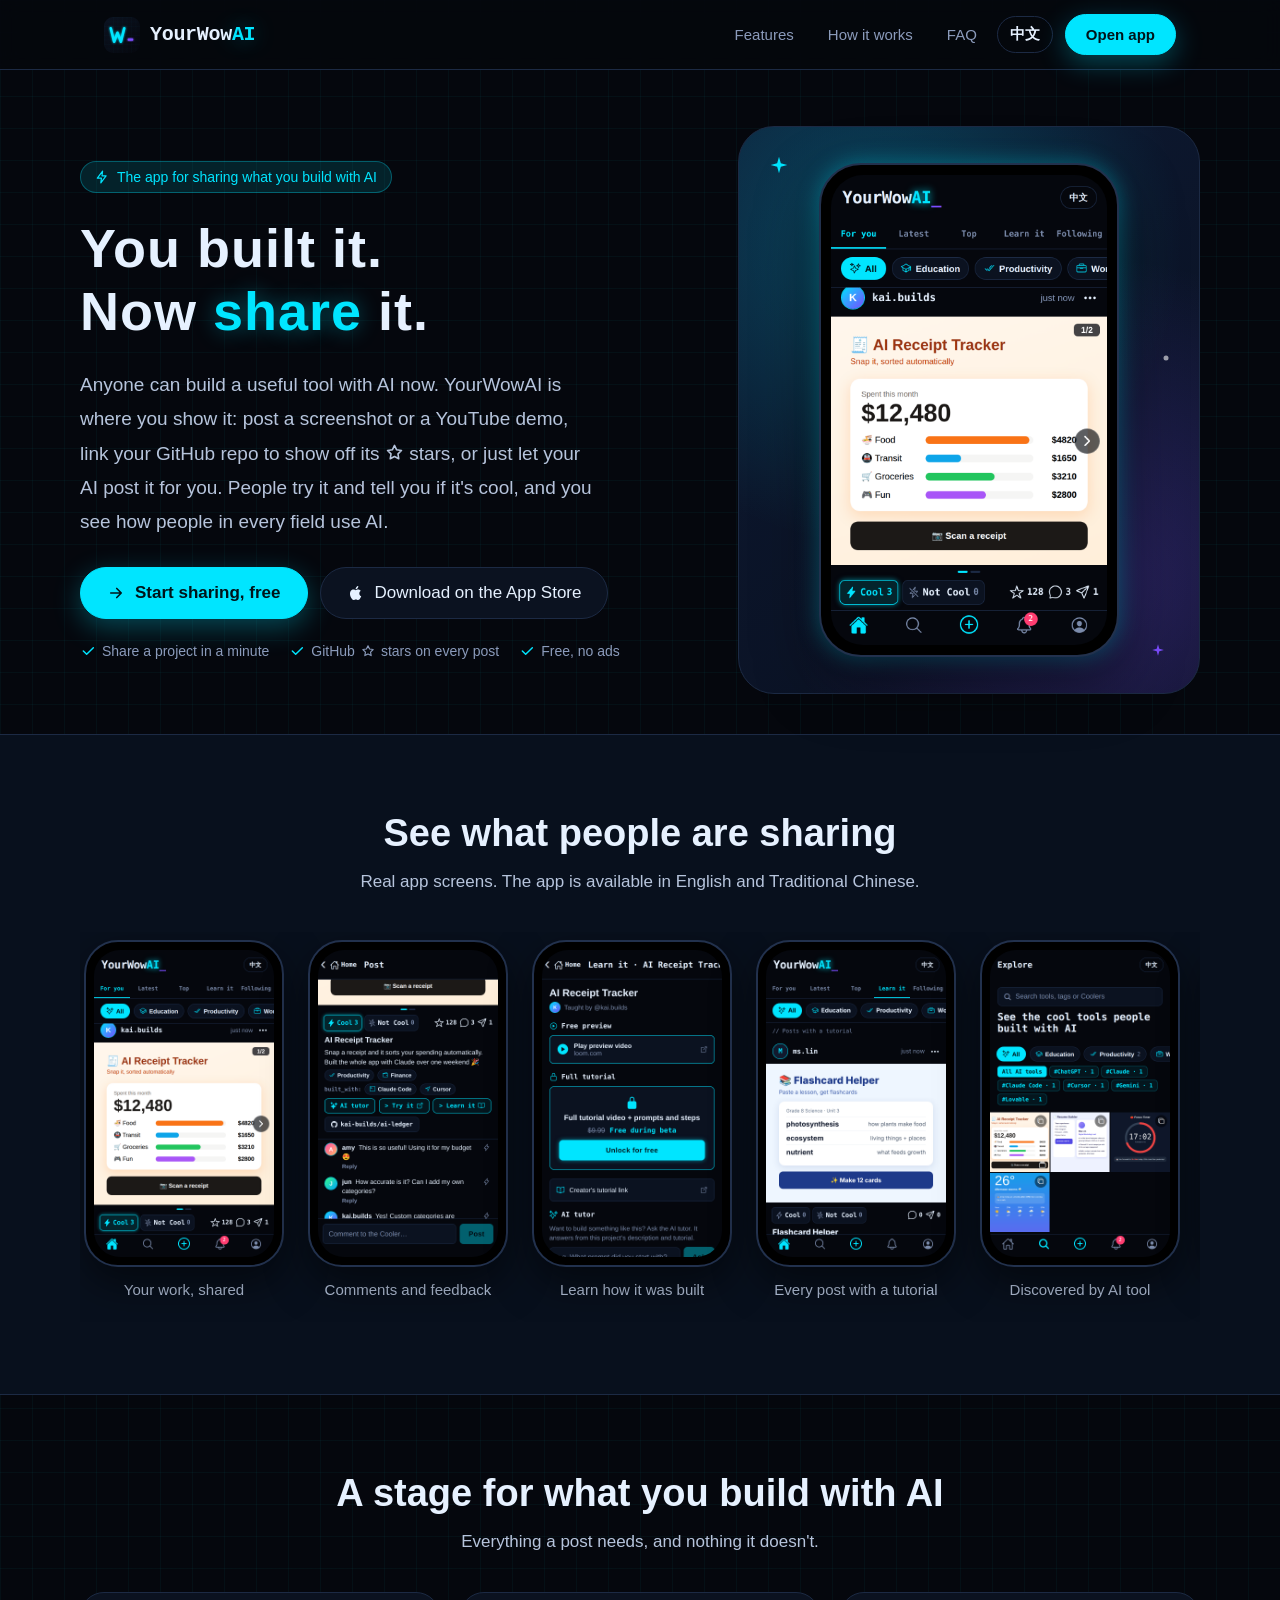
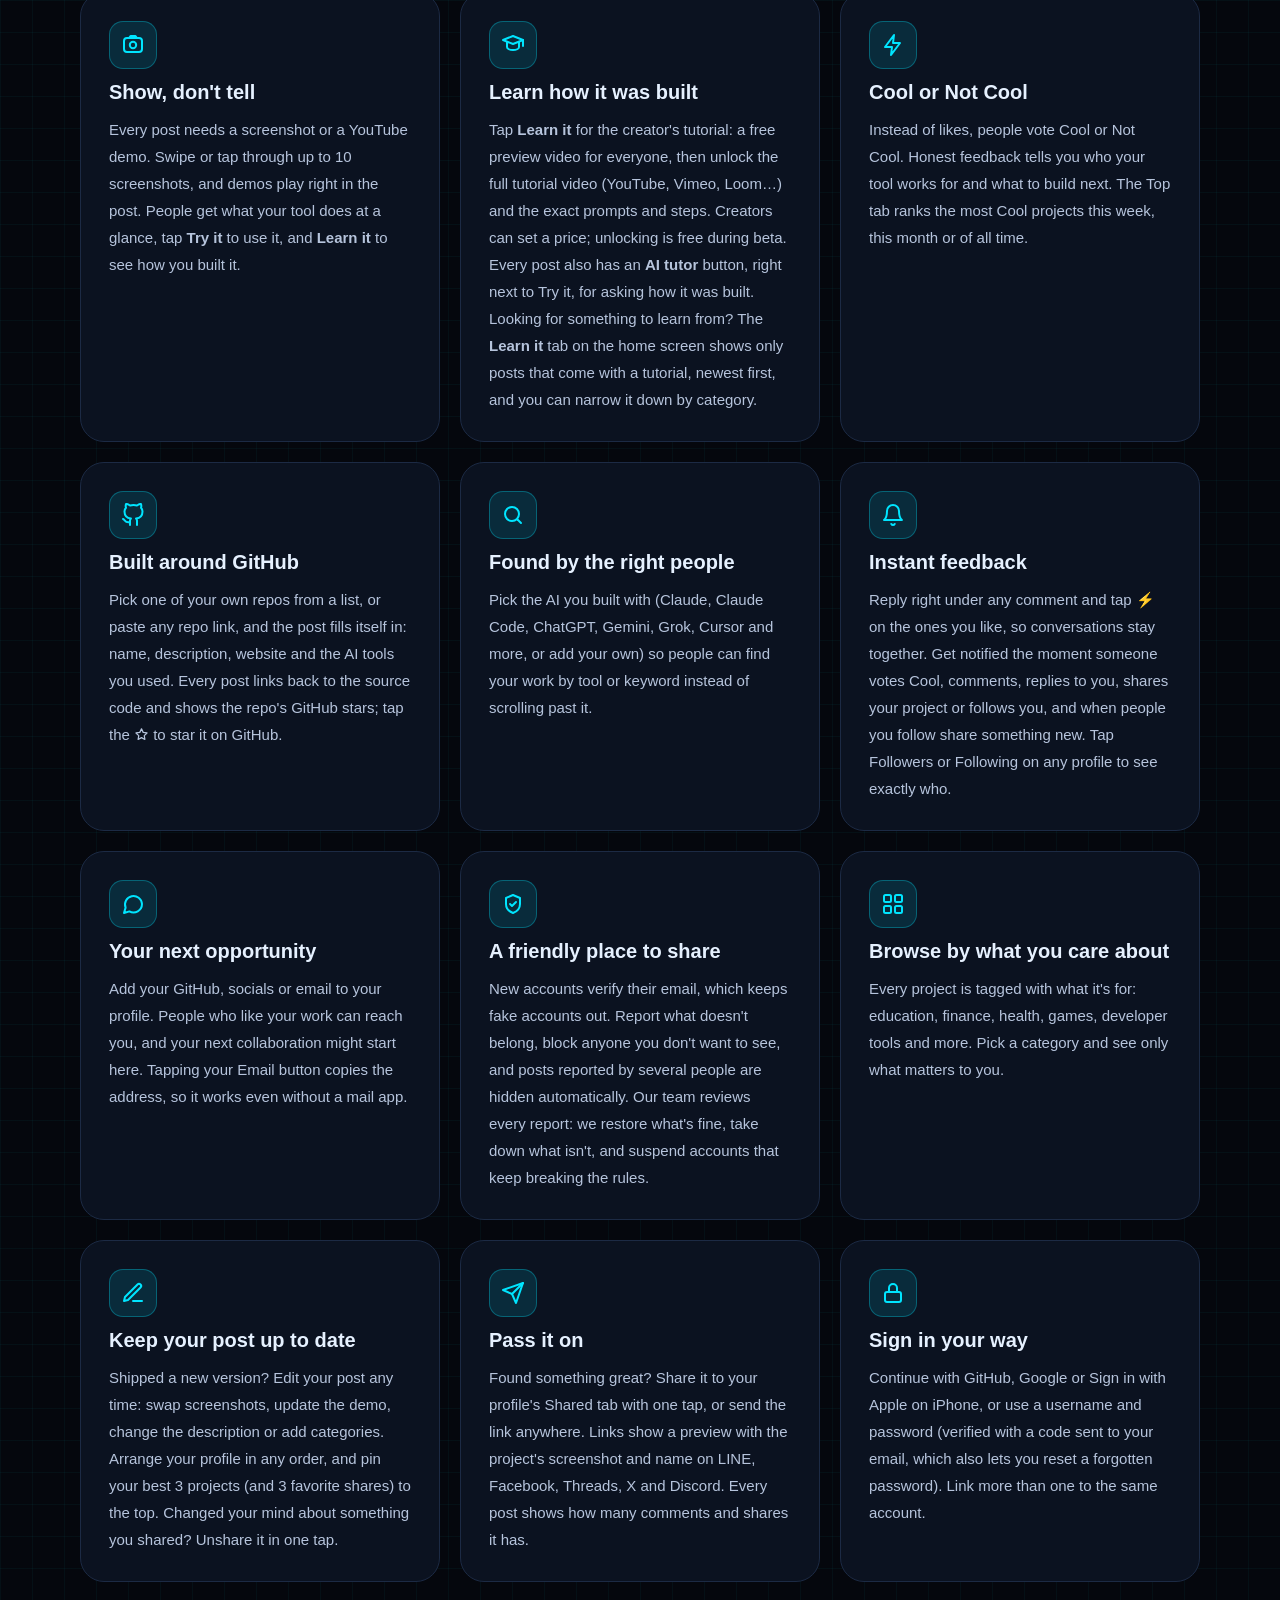
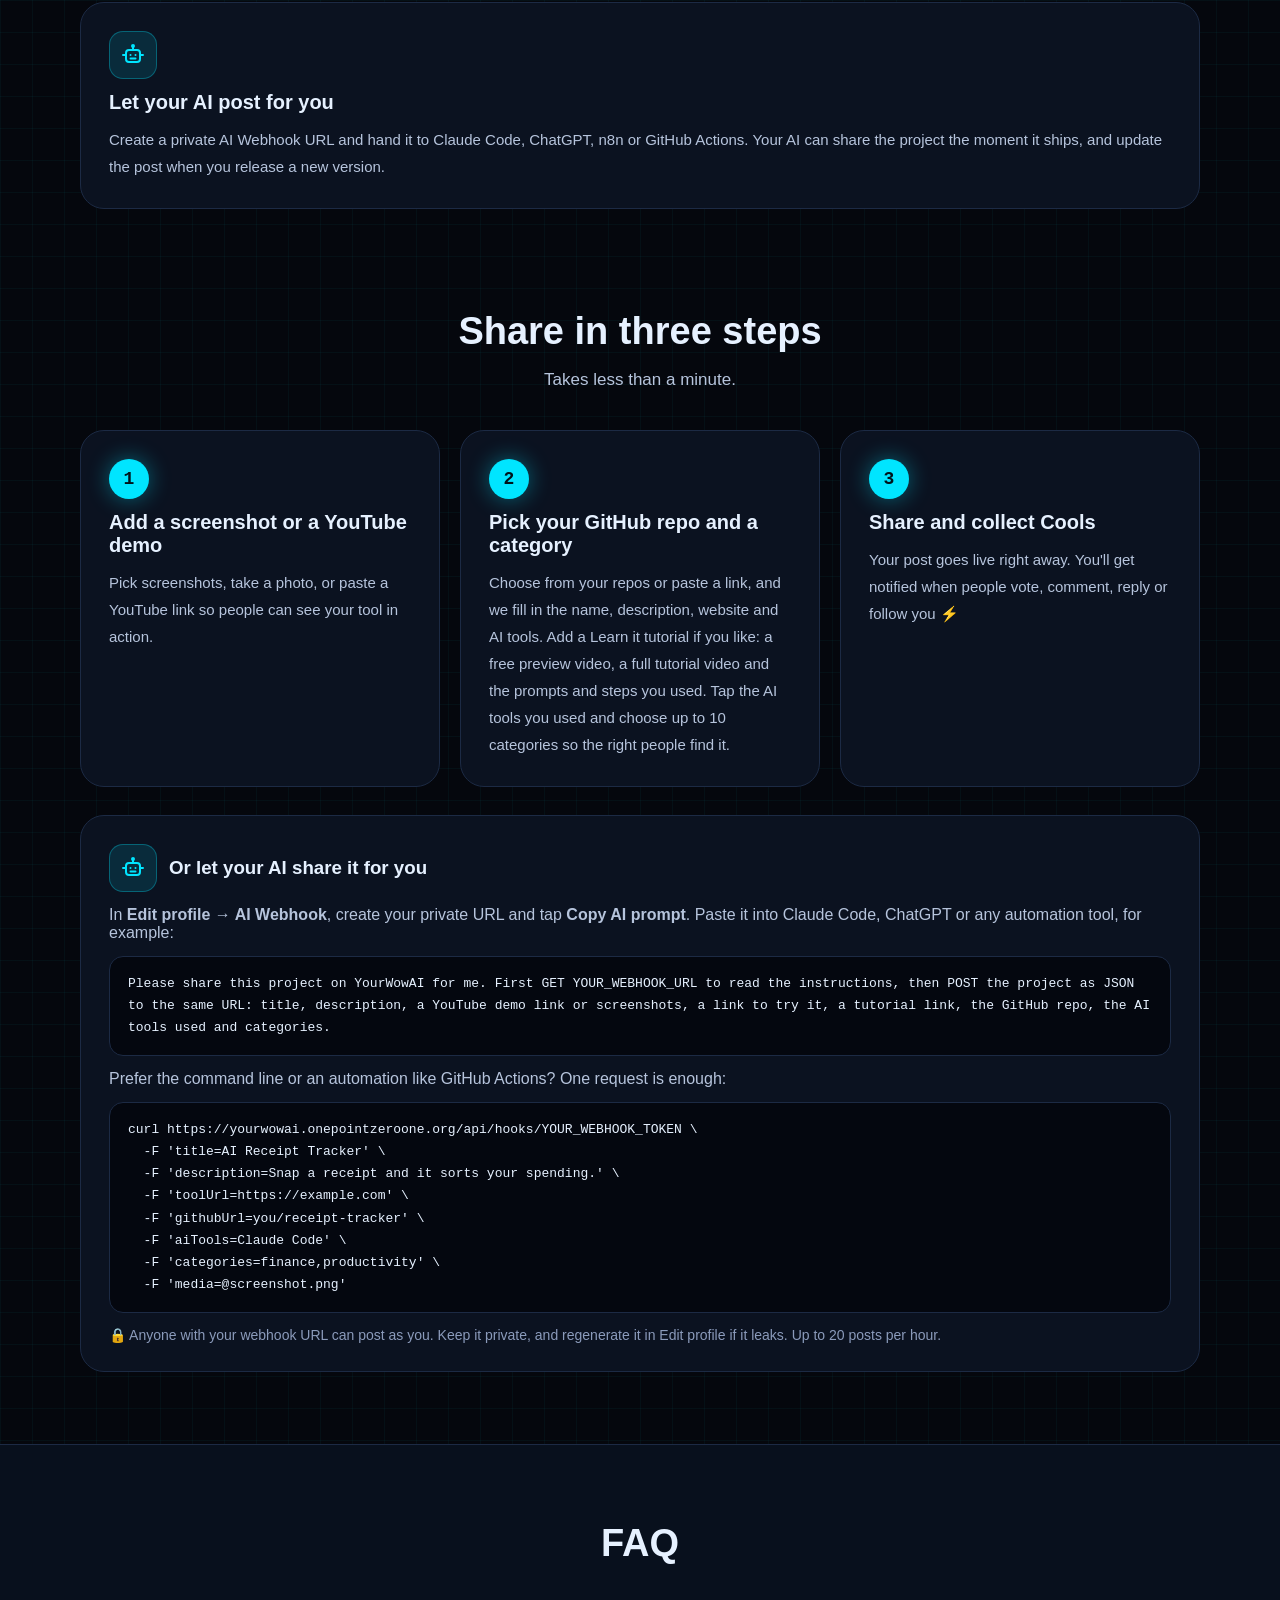
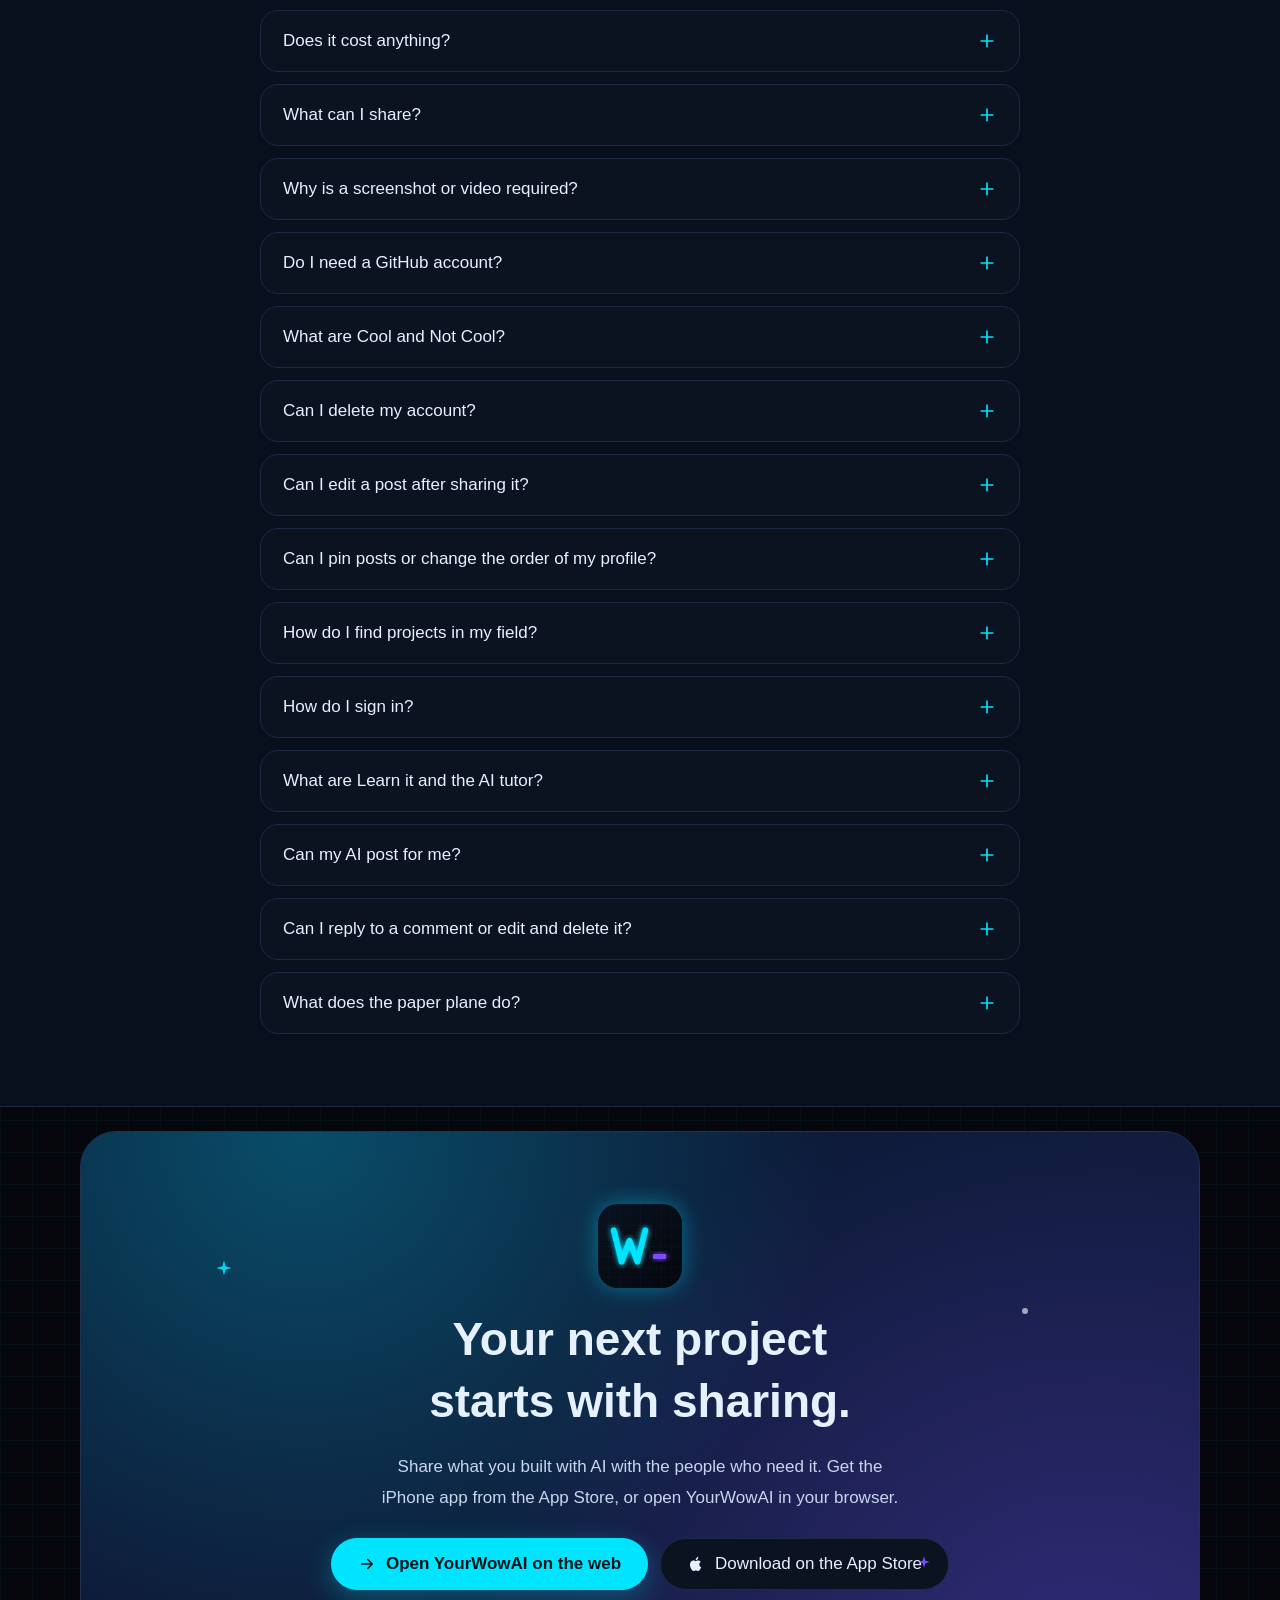
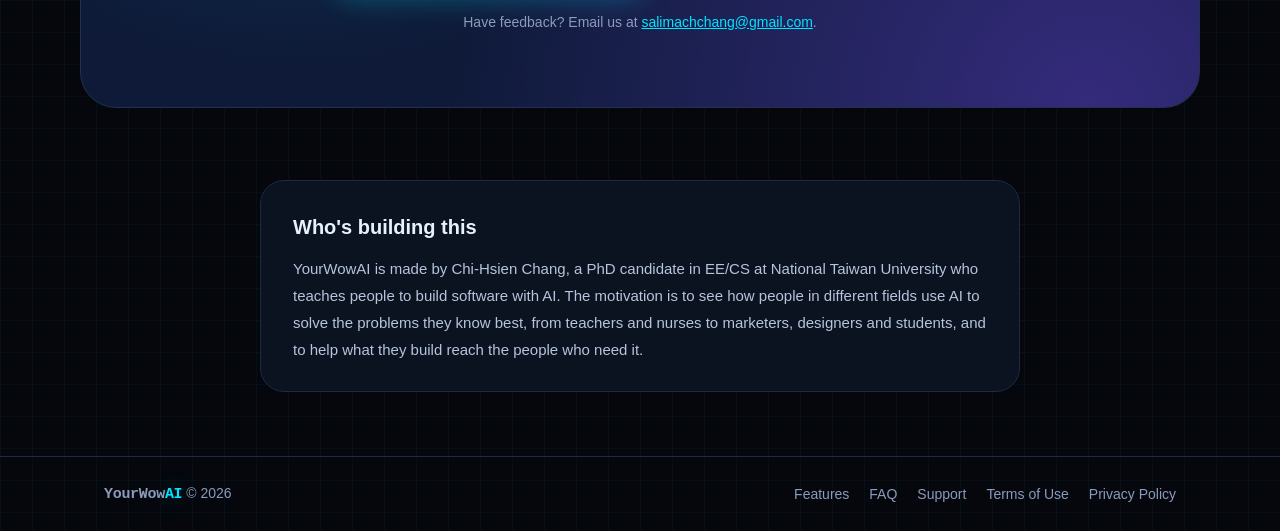
==== commit 9f973c27: "Remove the 'See how it works' hero button Co-Authored-By: Claude Opus 5.5 <noreply@anthropic.com> Cl" ====
--- a/index.html
+++ b/index.html
@@ -52,7 +52,6 @@
           <svg width="18" height="18" viewBox="0 0 24 24" fill="currentColor" aria-hidden="true"><path d="M16.4 12.6c0-2.3 1.9-3.4 2-3.5-1.1-1.6-2.8-1.8-3.4-1.8-1.4-.1-2.8.9-3.5.9s-1.8-.9-3-.8c-1.5 0-3 .9-3.8 2.3-1.6 2.8-.4 7 1.2 9.3.8 1.1 1.7 2.4 2.9 2.3 1.2 0 1.6-.7 3-.7s1.8.7 3 .7c1.3 0 2.1-1.1 2.8-2.3.9-1.3 1.3-2.6 1.3-2.7 0 0-2.5-1-2.5-3.7zM14.1 5.8c.6-.8 1.1-1.9 1-3-.9 0-2.1.6-2.7 1.4-.6.7-1.1 1.8-1 2.9 1 .1 2.1-.5 2.7-1.3z"></path></svg>
           Download on the App Store
         </a>
-        <a class="btn" href="#how">See how it works</a>
       </div>
       <div class="checks">
         <span><svg width="16" height="16" viewBox="0 0 24 24" fill="none" stroke="#00e5ff" stroke-width="2.2" stroke-linecap="round" stroke-linejoin="round" aria-hidden="true"><path d="M5 12l5 5L20 7"></path></svg>Share a project in a minute</span>
